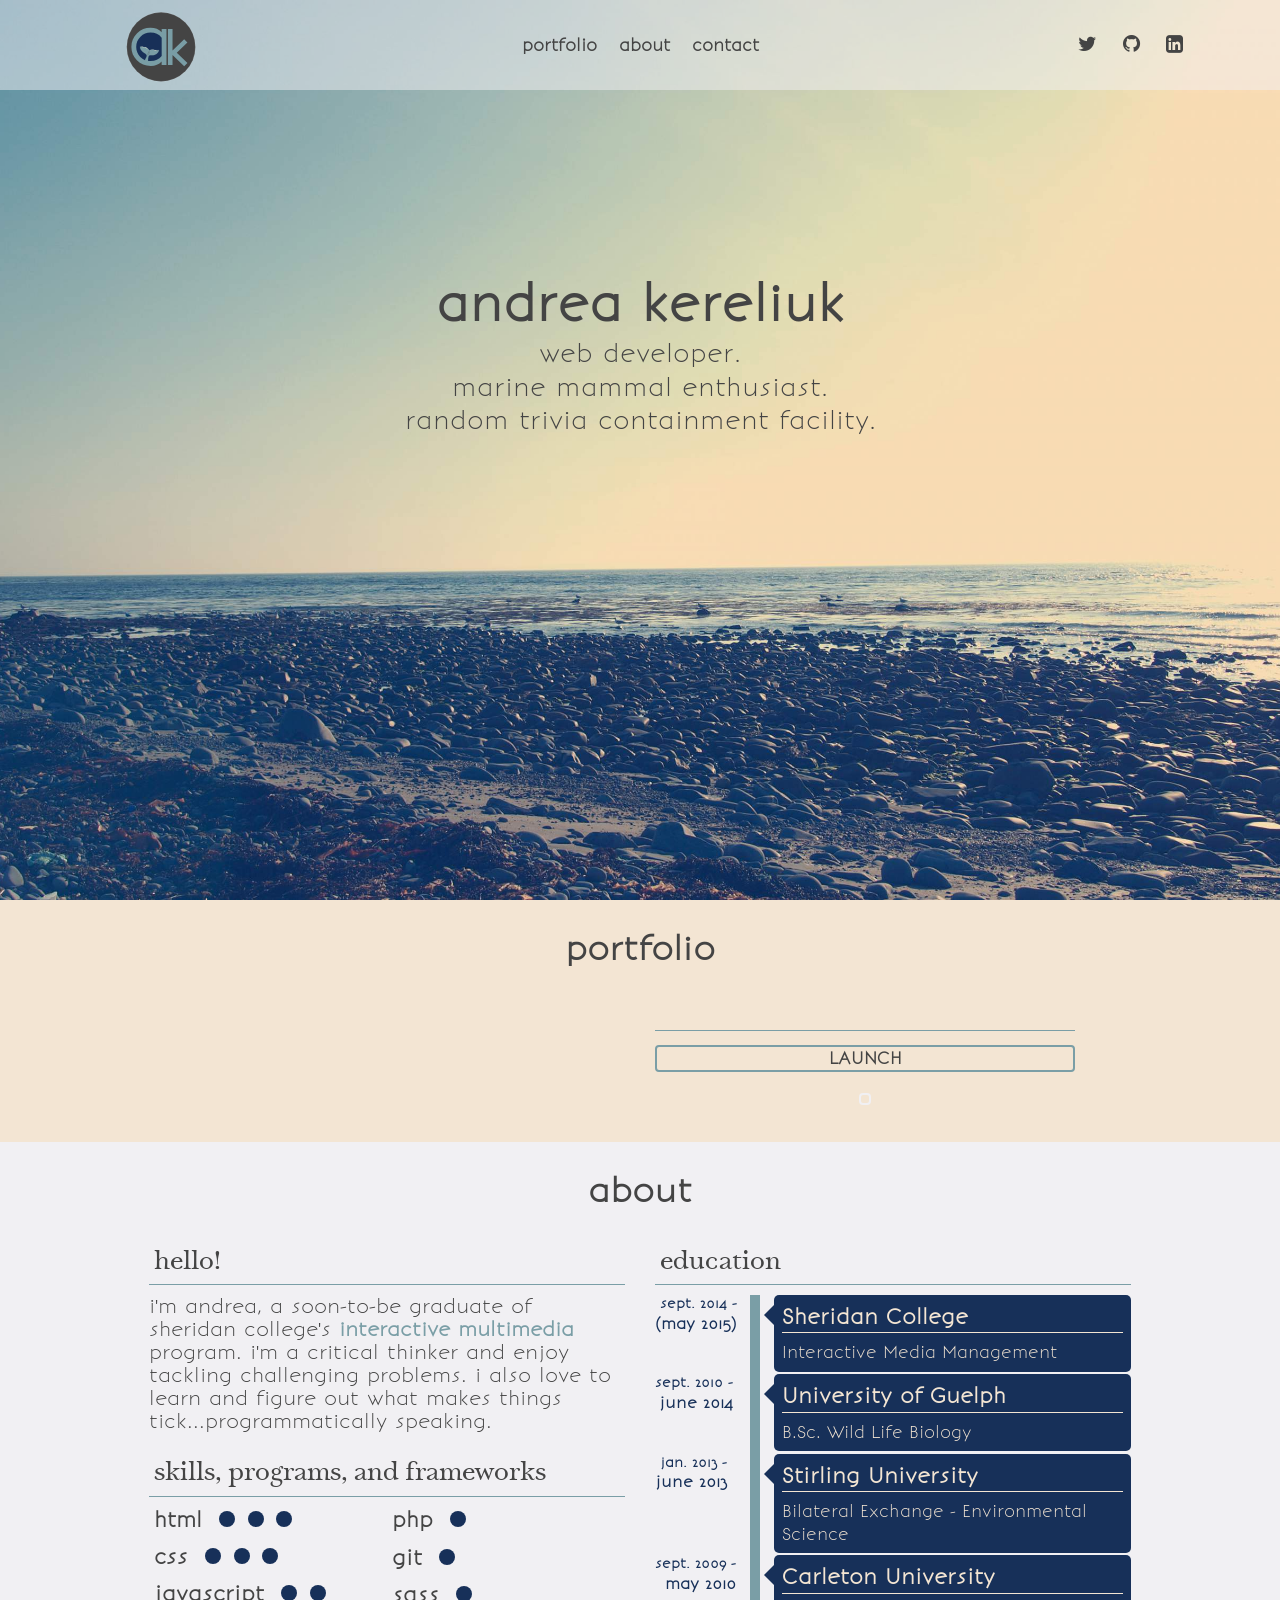
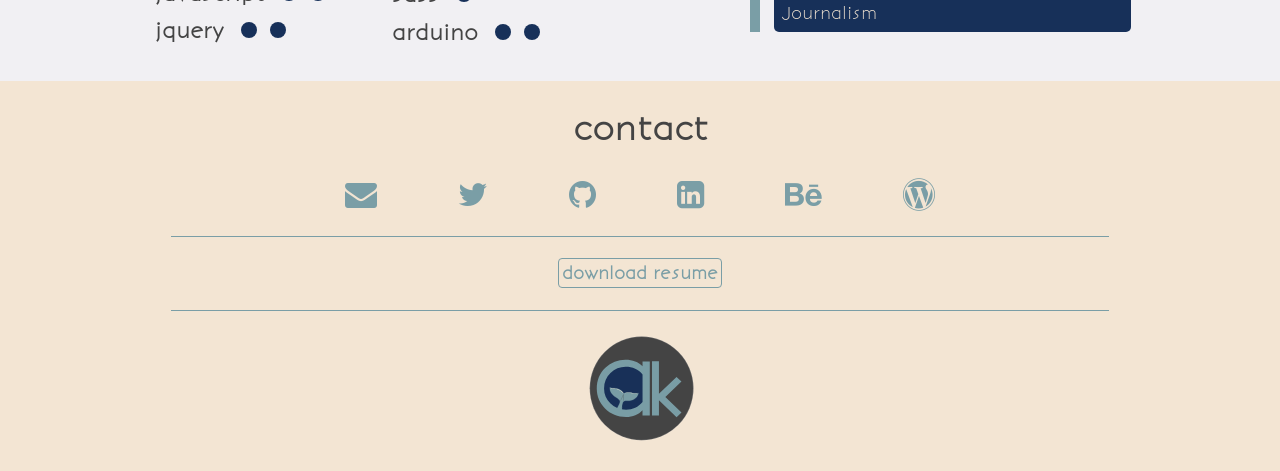
==== index.html @ a8079635 "Update SEO tags" ====
<!doctype html>
<html>
<head>
    <meta charset="utf-8">
    <meta name="viewport" content="width=device-width, initial-scale=1.0" />
    <meta name="robots" content="noindex, nofollow" /> <!-- FOR SHERIDAN IMM SERVER ONLY -->

    <title>Andrea Kereliuk</title>
    <meta description="Website and portfolio of Andrea Kereliuk, a Toronto-based web developer passionate about learning, design, and marine mammals. One of those things is not like the other." />

    <!-- SEO TAGS -->
    <!-- for Google -->
    <meta name="keywords" content="web, developer, tech, design, ux, ui, designer, internet, html, css, javascript" />    
    <meta name="author" content="Andrea Kereliuk" />
    <meta name="copyright" content="Andrea Kereliuk" />
    <link rel="author" href="https://plus.google.com/104754644025445914372/about">

    <!-- for Facebook -->          
    <meta property="og:title" content="Andrea Kereliuk" />
    <meta property="og:type" content="website" />
    <meta property="og:image" content="logo-og.png" />
    <meta property="og:url" content="http://andreakereliuk.com" />
    <meta property="og:description" content="Website and portfolio of Andrea Kereliuk, a Toronto-based web developer passionate about learning, design, and marine mammals. One of those things is not like the other." />

    <!-- for Twitter -->  
    <!-- do not edit this line (must say "summary") -->        
    <meta name="twitter:card" content="summary" /> 
    <meta name="twitter:title" content="Andrea Kereliuk" />
    <meta name="twitter:description" content="Toronto-based web developer." />
    <meta name="twitter:image" content="logo.2.og.png" />

    
    <!-- NORMALIZE.CSS -->
    <link rel="stylesheet" type="text/css" href="css/normalize.css" />
    <!-- BOOTSTRAP GRID CSS -->
    <link rel="stylesheet" href="css/bootstrap-grid-only.css" />
    <!-- RESPONSIVE NAV CSS -->
    <link rel="stylesheet" href="css/responsive-nav.css" />
    <!-- FONTAWESOME CSS -->
    <link rel="stylesheet" href="css/font-awesome-4.3.0/css/font-awesome.min.css" />
    <!-- CUSTOM -->
    <link rel="stylesheet" type="text/css" href="css/custom/style.css" />

    <!-- VIEWPORT UNITS POLYFILL for Android < 4.4 and IE < 8 -->
    <script src="js/prefixfree.min.js"></script>
    <script src="js/prefixfree.viewport-units.js"></script>
    <!-- MODERNIZER BACKGROUND-SIZE SHIV for IE<9 and iOS<8 -->
    <script src="js/modernizr.bg-size-shiv.js"></script>

    <!-- jQUERY -->
    <script src="js/jquery-1.11.2.min.js"></script>
    <!-- RESPONSIVE NAV JS -->
    <script src="js/responsive-nav.min.js"></script>

    <!-- GOOGLE ANALYTICS -->
    <script>
        // GOOGLE ANALYTICS
      (function(i,s,o,g,r,a,m){i['GoogleAnalyticsObject']=r;i[r]=i[r]||function(){
      (i[r].q=i[r].q||[]).push(arguments)},i[r].l=1*new Date();a=s.createElement(o),
      m=s.getElementsByTagName(o)[0];a.async=1;a.src=g;m.parentNode.insertBefore(a,m)
      })(window,document,'script','//www.google-analytics.com/analytics.js','ga');

      ga('create', 'UA-58893402-1', 'auto');
      ga('set', 'forceSSL', true); 
      ga('require', 'displayfeatures');
      ga('send', 'pageview');
    </script>

</head>

<body>

    <div class="container-fluid">

        <!-- TOP BAR -->
        <div id="top" class="row top-bar">
            <div class="col-sm-3 col-xs-2 icon-section">
                <img id="logo" class="top-logo" src="imgs/logo.svg" />
            </div>
            <div class="col-sm-6 col-xs-10 nav-bar">
                <nav class="nav-collapse">
                    <ul>
                        <li><a href="#portfolio">portfolio</a></li>
                        <li><a href="#about">about</a></li>
                        <li><a href="#contact">contact</a></li>
                    </ul>
                </nav>
            </div>
            <!-- SOCIAL BUTTONS FOR LARGER SCREENS -->
            <div class="col-sm-3 main-contact-buttons">
                <a href="https://twitter.com/andkerel" target="_blank"><i class="fa fa-twitter social-icon-nav"></i></a>
                <a href="https://github.com/andkerel" target="_blank"><i class="fa fa-github social-icon-nav"></i></a>
                <a href="https://www.linkedin.com/pub/andrea-kereliuk/a3/1ba/841" target="_blank"><i class="fa fa-linkedin-square social-icon-nav"></i></a>
            </div>
        </div>

        <!-- MAIN IMAGE -->
        <div class="row">
            <div class="col-xs-12 main-bg">
                <h1 class="main-name">andrea kereliuk</h1>
                <p class="main-tagline">web developer.</p>
                <p class="main-tagline">marine mammal enthusiast.</p>
                <p class="main-tagline">random trivia containment facility.</p>
            <!-- SOCIAL BUTTONS FOR SMALLER SCREENS -->
                <div class="mobile-contact-buttons">
                    <a href="https://twitter.com/andkerel" target="_blank"><i class="fa fa-twitter social-icon-below"></i></a>
                    <a href="https://github.com/andkerel" target="_blank"><i class="fa fa-github social-icon-below"></i></a>
                    <a href="https://www.linkedin.com/pub/andrea-kereliuk/a3/1ba/841" target="_blank"><i class="fa fa-linkedin-square social-icon-below"></i></a>
                </div>
            </div>
        </div>
        <!-- BELOW IMAGE -->
        <div id="bottom-wrapper">
            <!-- PORTFOLIO -->
            <div class="row portfolio-span">
                <div id="portfolio" class="col-xs-12 portfolio-display">
                    <h2>portfolio</h2>
                </div>

                <div class="row">
                    <div class="container-fluid portfolio-single-wrapper">
                        <div class="row">
                            <div class="col-xs-12 col-sm-6 portfolio-picture">
                                <img src=""/>
                            </div>
                            <div class="col-xs-12 col-sm-6 portfolio-info">
                                <h3 class="portfolio-title"></h3>
                                <p class="portfolio-description">
                                    
                                </p>
                                <a href="#"><p class="launch">LAUNCH</p></a>
                                <ul class="portfolio-tools">
                                    <li></li>
                                </ul>
                            </div>
                        </div>
                    </div>
                </div>

            </div>

            <!-- ABOUT -->
            <div class="row">
                <div id="about" class="col-xs-12 about-display">
                    <h2>about</h2>
                    <div class="col-lg-1"></div>
                    <div class="col-lg-10 about-wrapper">
                        <div class="about-description col-xs-12 col-sm-6">
                            <!-- intro -->
                            <h3>hello!</h3>
                            <p class="description-text">
                                i'm andrea, a soon-to-be graduate of sheridan college's
                                <a href="https://www.sheridancollege.ca/academics/programs-and-courses/interactive-media-management.aspx">interactive multimedia</a>
                                 program. i'm a critical thinker and enjoy tackling challenging problems.
                                 i also love to learn and figure out what makes things tick...programmatically speaking.
                            </p>
                            <!-- skills -->
                            <h3>skills, programs, and frameworks</h3>
                            <div class="col-xs-12 col-sm-6 skills-section">
                                <p class="skill-single">html</p><div class="sk-dot"></div><div class="sk-dot"></div><div class="sk-dot"></div><br>
                                <p class="skill-single">css</p><div class="sk-dot"></div><div class="sk-dot"></div><div class="sk-dot"></div><br>
                                <p class="skill-single">javascript</p><div class="sk-dot"></div><div class="sk-dot"></div><br>
                                <p class="skill-single">jquery</p><div class="sk-dot"></div><div class="sk-dot"></div>
                            </div>
                            <div class="col-xs-12 col-sm-6 skills-section-two">
                                <p class="skill-single">php</p><div class="sk-dot"></div><br>
                                <p class="skill-single">git</p><div class="sk-dot"></div><br>
                                <p class="skill-single">sass</p><div class="sk-dot"></div><br>
                                <p class="skill-single">arduino</p><div class="sk-dot"></div><div class="sk-dot"></div>
                            </div>
                        </div>
                        <div class="about-timeline col-xs-12 col-sm-6">
                            <!-- education -->
                            <h3>education</h3>
                            <ul class="cbp_tmtimeline">
                                <li>
                                    <time class="cbp_tmtime"><span>sept. 2014 -</span> <span>(may 2015)</span></time>
                                    <div class="cbp_tmlabel">
                                        <h2>Sheridan College</h2>
                                        <p>Interactive Media Management</p>
                                    </div>
                                </li>
                                <li>
                                    <time class="cbp_tmtime"><span>sept. 2010 -</span> <span>june 2014</span></time>
                                    <div class="cbp_tmlabel">
                                        <h2>University of Guelph</h2>
                                        <p>B.Sc. Wild Life Biology</p>
                                    </div>
                                </li>
                                <li>
                                    <time class="cbp_tmtime"><span>jan. 2013 -</span> <span>june 2013</span></time>
                                    <div class="cbp_tmlabel">
                                        <h2>Stirling University</h2>
                                        <p>Bilateral Exchange - Environmental Science</p>
                                    </div>
                                </li>
                                <li>
                                    <time class="cbp_tmtime"><span>sept. 2009 -</span> <span>may 2010</span></time>
                                    <div class="cbp_tmlabel">
                                        <h2>Carleton University</h2>
                                        <p>Journalism</p>
                                    </div>
                                </li>
                            </ul>
                        </div>
                    </div>
                    <div class="col-lg-1"></div>
                </div>
            </div>

            <!-- CONTACT -->
            <div class="row">
                <div id="contact" class="col-xs-12 contact-display">
                    <h2>contact</h2>
                    <a href="mailto:akereliuk@live.ca" target="_blank" src="svg/email.svg"><i class="fa fa-envelope fa-2x contact-icon"></i></a>
                    <a href="https://twitter.com/andkerel" target="_blank"><i class="fa fa-twitter fa-2x contact-icon"></i></a>
                    <a href="https://github.com/andkerel" target="_blank"><i class="fa fa-github fa-2x contact-icon"></i></a>
                    <a href="https://www.linkedin.com/pub/andrea-kereliuk/a3/1ba/841" target="_blank"><i class="fa fa-linkedin-square fa-2x contact-icon"></i></a>
                    <a href="http://www.behance.net/akereliuk" target="_blank"><i class="fa fa-behance fa-2x contact-icon"></i></a>
                    <a href="http://www.andreakereliuk.com/blog" target="_blank"><i class="fa fa-wordpress fa-2x contact-icon"></i></a>
                    <h3></h3>
                    <a id="dl-resume-button" href="http://andreakereliuk.com/web-resume.pdf" target="_blank">download resume</a>
                    <h3></h3>
                    <img id="logo" class="bottom-logo" src="imgs/logo.svg" />
                </div>
            </div>
        </div>
    </div>

    <!-- SCRIPTS -->
    <script src="js/script.js"></script>

    <!-- timeline styling courtesy of http://tympanus.net/codrops/2013/05/02/vertical-timeline/
</body>
</html>
---- css/responsive-nav.css ----
/*! responsive-nav.js 1.0.38 by @viljamis */

.nav-collapse ul {
  margin: 0;
  padding: 0;
  width: 100%;
  display: block;
  list-style: none;
}

.nav-collapse li {
  width: 100%;
  display: block;
}

.js .nav-collapse {
  clip: rect(0 0 0 0);
  max-height: 0;
  position: absolute;
  display: block;
  overflow: hidden;
  zoom: 1;
}

.nav-collapse.opened {
  max-height: 9999px;
}

.nav-toggle {
  -webkit-tap-highlight-color: rgba(0,0,0,0);
  -webkit-touch-callout: none;
  -webkit-user-select: none;
  -moz-user-select: none;
  -ms-user-select: none;
  -o-user-select: none;
  user-select: none;
}

@media screen and (min-width: 40em) {
  .js .nav-collapse {
    position: relative;
  }
  .js .nav-collapse.closed {
    max-height: none;
  }
  .nav-toggle {
    display: none;
  }
}
---- css/custom/style.css ----
/* FONTS */
@font-face {
  font-family: 'bonvenocflight';
  src: url("fonts/BonvenoCF-Light-webfont.eot");
  src: url("fonts/BonvenoCF-Light-webfont.eot?#iefix") format("embedded-opentype"), url("fonts/BonvenoCF-Light-webfont.woff") format("woff"), url("fonts/BonvenoCF-Light-webfont.ttf") format("truetype"), url("fonts/BonvenoCF-Light-webfont.svg#bonvenocflight") format("svg");
  font-weight: normal;
  font-style: normal; }
@font-face {
  font-family: 'trystregular';
  src: url("fonts/Tryst-Regular-webfont.eot");
  src: url("fonts/Tryst-Regular-webfont.eot?#iefix") format("embedded-opentype"), url("fonts/Tryst-Regular-webfont.woff2") format("woff2"), url("fonts/Tryst-Regular-webfont.woff") format("woff"), url("fonts/Tryst-Regular-webfont.ttf") format("truetype"), url("fonts/Tryst-Regular-webfont.svg#trystregular") format("svg");
  font-weight: normal;
  font-style: normal; }
/* end fonts */
/*MAIN CSS*/
body {
  color: #444444;
  line-height: 1.4;
  background-color: #f3e5d3;
  font-family: bonvenocflight, Verdana, sans-serif; }

a {
  font-weight: bold;
  color: #7a9ea6;
  text-decoration: none; }

a:hover {
  color: #444444;
  -webkit-transition: color 0.3s;
  -moz-transition: color 0.3s;
  -o-transition: color 0.3s;
  transition: color 0.3s; }

h2 {
  font-size: 1.5em; }

h3 {
  margin-bottom: 0.25em;
  font-family: trystregular, Times, serif;
  font-weight: 100;
  font-size: 1.25em;
  border-bottom: 1px solid #7a9ea6;
  padding: 0.5% 0.5% 0.5% 1%;
  margin: 0 auto 1% auto; }

/*TOP BAR & NAV*/
.top-bar {
  font-family: bonvenocflight, Verdana, sans-serif;
  font-size: 0.75em;
  background: url("../../imgs/seashell-opacity.png") no-repeat center center fixed;
  -webkit-background-size: cover;
  -moz-background-size: cover;
  -o-background-size: cover;
  background-size: cover;
  vertical-align: middle;
  position: absolute;
  text-align: center;
  width: 100vw;
  z-index: 10000;
  overflow: hidden;
  -webkit-transition: height 0.3s;
  -moz-transition: height 0.3s;
  -o-transition: height 0.3s;
  transition: height 0.3s; }

.icon-section {
  font-weight: bold;
  padding: 1%; }

.top-logo {
  width: 100%;
  margin: 1%; }

.nav-bar {
  font-weight: bold; }

.nav-collapse {
  text-align: right; }
  .nav-collapse ul li {
    font-size: 1.5em;
    display: inline-block;
    padding: 0.75em 0.75em 0.75em 0.75em; }
    .nav-collapse ul li a {
      text-decoration: none;
      color: #444444;
      -webkit-transition: color 100ms;
      -moz-transition: color 100ms;
      -o-transition: color 100ms;
      transition: color 100ms; }
    .nav-collapse ul li a:hover {
      border-bottom: 2px #173059 solid;
      color: #7a9ea6;
      -webkit-transition: color 100ms;
      -moz-transition: color 100ms;
      -o-transition: color 100ms;
      transition: color 100ms;
      -webkit-transition: border-bottom 100ms;
      -moz-transition: border-bottom 100ms;
      -o-transition: border-bottom 100ms;
      transition: border-bottom 100ms; }

.nav-toggle {
  text-align: right;
  float: right;
  padding: 15%;
  margin: 1%;
  text-decoration: none;
  color: #444444;
  background-image: url("../../imgs/menu.svg");
  -webkit-background-size: 100%;
  -moz-background-size: 100%;
  -o-background-size: 100%;
  background-size: 100%;
  background-position: center;
  -webkit-background-repeat: no-repeat;
  -moz-background-repeat: no-repeat;
  -o-background-repeat: no-repeat;
  background-repeat: no-repeat;
  -webkit-transition: transform 400ms;
  -moz-transition: transform 400ms;
  -o-transition: transform 400ms;
  transition: transform 400ms;
  -webkit-transition: display 300ms;
  -moz-transition: display 300ms;
  -o-transition: display 300ms;
  transition: display 300ms; }

.nav-toggle:hover {
  -ms-transform: rotate(90deg);
  -webkit-transform: rotate(90deg);
  -moz-transform: rotate(90deg);
  transform: rotate(90deg);
  -webkit-transition: transform 400ms;
  -moz-transition: transform 400ms;
  -o-transition: transform 400ms;
  transition: transform 400ms; }

.active {
  -ms-transform: rotate(90deg);
  -webkit-transform: rotate(90deg);
  -moz-transform: rotate(90deg);
  transform: rotate(90deg);
  -webkit-transition: transform 400ms;
  -moz-transition: transform 400ms;
  -o-transition: transform 400ms;
  transition: transform 400ms; }

.main-contact-buttons {
  display: none;
  -webkit-transition: display 300ms;
  -moz-transition: display 300ms;
  -o-transition: display 300ms;
  transition: display 300ms; }

.mobile-contact-buttons {
  display: inline-block;
  -webkit-transition: display 300ms;
  -moz-transition: display 300ms;
  -o-transition: display 300ms;
  transition: display 300ms; }

/* SPLASH IMG */
.main-bg {
  background: url("../../imgs/no-flight-edit-filter-sm.jpg") no-repeat;
  -webkit-background-size: cover;
  -moz-background-size: cover;
  -o-background-size: cover;
  background-size: cover;
  width: 100%;
  padding-top: 10vh;
  height: 100vh;
  z-index: 1;
  text-align: center;
  -webkit-transition: height 0.3s;
  -moz-transition: height 0.3s;
  -o-transition: height 0.3s;
  transition: height 0.3s;
  -webkit-transition: top 0.3s;
  -moz-transition: top 0.3s;
  -o-transition: top 0.3s;
  transition: top 0.3s; }

.main-name, .main-tagline {
  font-family: bonvenocflight, Verdana, sans-serif;
  margin: 0 auto;
  margin-top: 20vh;
  text-align: center;
  -webkit-transition: margin 0.3s;
  -moz-transition: margin 0.3s;
  -o-transition: margin 0.3s;
  transition: margin 0.3s; }

.main-name {
  font-size: 2.25em;
  color: #444444; }

.main-tagline {
  font-size: 1.25em;
  margin-top: 0;
  color: #444444; }

/*SOCIAL MEDIA ICONS - SMALL SCREEN SIZES*/
.mobile-contact-buttons {
  margin-top: 1em; }

.social-icon-below {
  margin: 0 1em 0 1em;
  font-size: 2em;
  color: #444444; }

.social-icon-below:hover {
  color: #7a9ea6;
  -webkit-transition: color 0.3s;
  -moz-transition: color 0.3s;
  -o-transition: color 0.3s;
  transition: color 0.3s; }

/*BOTTOM WRAPPER*/
#bottom-wrapper {
  top: -10vh; }

/*PORTFOLIO*/
.portfolio-display {
  text-align: center; }

.portfolio-span {
  width: 90%;
  text-align: center;
  margin: 0 auto; }

.portfolio-single-wrapper {
  width: 100%;
  text-align: center;
  display: block;
  margin-bottom: 1em; }

.portfolio-picture {
  text-align: center; }
  .portfolio-picture img {
    width: 100%;
    -webkit-transition: width 0.5s;
    -moz-transition: width 0.5s;
    -o-transition: width 0.5s;
    transition: width 0.5s; }

.portfolio-title {
  margin-top: 0; }

.portfolio-description {
  font-size: 0.9em; }

.launch {
  border: 2px solid #7a9ea6;
  background-color: #7a9ea6;
  border-radius: 4px;
  margin: 0 auto 1em auto;
  color: #444444;
  -webkit-transition: background-color 0.3s;
  -moz-transition: background-color 0.3s;
  -o-transition: background-color 0.3s;
  transition: background-color 0.3s; }

.launch:hover {
  background-color: #f3e5d3;
  -webkit-transition: background-color 0.3s;
  -moz-transition: background-color 0.3s;
  -o-transition: background-color 0.3s;
  transition: background-color 0.3s; }

.portfolio-tools {
  display: inline-block;
  padding: 0;
  margin-top: 0; }
  .portfolio-tools li {
    display: inline-block;
    font-size: 0.5em;
    border: 2px solid #F1F0F3;
    border-radius: 4px;
    padding: 0.5em; }

/*ABOUT*/
.about-display {
  text-align: center;
  font-family: bonvenocflight, Verdana, sans-serif;
  margin: 0 auto;
  background-color: #F1F0F3;
  padding-bottom: 0.83em; }

.description-text {
  font-size: 0.9em;
  line-height: 1.2;
  margin-top: 2%;
  -webkit-transition: all 0.3s;
  -moz-transition: all 0.3s;
  -o-transition: all 0.3s;
  transition: all 0.3s; }

.skills-section, .skills-section-two {
  padding: 0;
  -webkit-transition: all 0.3s;
  -moz-transition: all 0.3s;
  -o-transition: all 0.3s;
  transition: all 0.3s; }

.skills-section-two {
  padding-bottom: 1em; }

.skill-single {
  text-align: left;
  font-size: 0.9em;
  display: inline-block;
  margin: 0;
  padding-left: 0;
  -webkit-transition: all 0.3s;
  -moz-transition: all 0.3s;
  -o-transition: all 0.3s;
  transition: all 0.3s; }

.sk-dot {
  display: inline-block;
  width: 0.5em;
  height: 0.5em;
  border-radius: 8px;
  background-color: #173059;
  margin-left: 0.8em;
  -webkit-transition: width 0.3s;
  -moz-transition: width 0.3s;
  -o-transition: width 0.3s;
  transition: width 0.3s;
  -webkit-transition: width 0.3s;
  -moz-transition: width 0.3s;
  -o-transition: width 0.3s;
  transition: width 0.3s; }

.about-timeline h3 {
  margin-bottom: 2%; }

/*TIMELINE - http://tympanus.net/codrops/2013/05/02/vertical-timeline/*/
.cbp_tmtimeline {
  padding: 0;
  list-style: none;
  position: relative;
  width: 100%;
  margin: 2% 5% 0 5%;
  -webkit-transition: all 0.3s;
  -moz-transition: all 0.3s;
  -o-transition: all 0.3s;
  transition: all 0.3s; }

/* The line */
.cbp_tmtimeline:before {
  content: '';
  position: absolute;
  top: 0;
  bottom: 0;
  width: 10px;
  background: #7a9ea6;
  left: 20%; }

.cbp_tmtimeline > li {
  position: relative; }

/* The date/time */
.cbp_tmtimeline > li .cbp_tmtime {
  display: block;
  position: absolute; }

.cbp_tmtimeline > li .cbp_tmtime span {
  display: block;
  text-align: right;
  font-weight: bold;
  -webkit-transition: all 0.3s;
  -moz-transition: all 0.3s;
  -o-transition: all 0.3s;
  transition: all 0.3s; }

.cbp_tmtimeline > li .cbp_tmtime span:first-child {
  font-size: 0.5em;
  color: #173059; }

.cbp_tmtimeline > li .cbp_tmtime span:last-child {
  font-size: 0.75em;
  color: #173059; }

/* Right content */
.cbp_tmtimeline > li .cbp_tmlabel {
  margin: 0 10% 0.5% 25%;
  background: #173059;
  color: #f3e5d3;
  padding: 0.5em;
  font-size: 0.75em;
  font-weight: 300;
  line-height: 0.75;
  position: relative;
  -webkit-border-radius: 5px;
  -moz-border-radius: 5px;
  -ms-border-radius: 5px;
  border-radius: 5px;
  text-align: left;
  -webkit-transition: all 0.3s;
  -moz-transition: all 0.3s;
  -o-transition: all 0.3s;
  transition: all 0.3s; }
  .cbp_tmtimeline > li .cbp_tmlabel p {
    margin: 0;
    margin-top: 0.5em;
    padding: 0; }

.cbp_tmtimeline > li .cbp_tmlabel h2 {
  margin: 0;
  padding-bottom: 0.5%;
  border-bottom: 1px solid #f3e5d3;
  font-size: 1.25em;
  -webkit-transition: all 0.3s;
  -moz-transition: all 0.3s;
  -o-transition: all 0.3s;
  transition: all 0.3s; }

/* The triangle */
.cbp_tmtimeline > li .cbp_tmlabel:after {
  right: 100%;
  border: solid transparent;
  content: " ";
  height: 0;
  width: 0;
  position: absolute;
  pointer-events: none;
  border-right-color: #173059;
  border-width: 10px;
  top: 10px; }

/*end timeline*/
/*CONTACT*/
.contact-display {
  background-color: #f3e5d3;
  text-align: center; }

.contact-icon {
  padding: 0 2% 0 2%; }

.contact-display h3 {
  text-align: center;
  margin: 1% auto 2% auto;
  width: 75%;
  -webkit-transition: all 0.3s;
  -moz-transition: all 0.3s;
  -o-transition: all 0.3s;
  transition: all 0.3s; }

.bottom-logo {
  width: 15%;
  margin-bottom: 2%;
  -webkit-transition: all 0.3s;
  -moz-transition: all 0.3s;
  -o-transition: all 0.3s;
  transition: all 0.3s; }

#dl-resume-button {
  border: 1px solid #7a9ea6;
  -webkit-border-radius: 4px;
  -moz-border-radius: 4px;
  -ms-border-radius: 4px;
  border-radius: 4px;
  margin: 1% 0 0 0;
  padding: 0.2em; }

#dl-resume-button:hover {
  background-color: #F1F0F3;
  -webkit-transition: background-color 0.3s;
  -moz-transition: background-color 0.3s;
  -o-transition: background-color 0.3s;
  transition: background-color 0.3s;
  color: #7a9ea6; }

/* WHEN background-size: cover NOT SUPPORTED i.e. some smaller older devices */
@media screen and (max-width: 320px) and (orientation: portrait) {
  body {
    background-color: #f3e5d3;
    font-weight: bold; }

  .top-bar {
    position: static;
    background: none;
    background-color: #f3e5d3; }

  .top-logo {
    width: 50px;
    vertical-align: middle; }

  .main-bg {
    background: url("../../imgs/no-flight-edit-filter-xs.jpg") no-repeat;
    -webkit-background-size: auto 350px;
    -moz-background-size: auto 350px;
    -o-background-size: auto 350px;
    background-size: auto 350px;
    vertical-align: middle;
    top: auto;
    height: 350px;
    color: #444444; }

  .main-name {
    margin-top: -70px;
    font-size: 1.5em;
    padding-top: 0; }

  .main-tagline {
    font-size: 1em;
    color: #444444; }

  .nav-toggle {
    padding: 20px; }

  .nav-toggle:hover {
    -ms-transform: rotate(0deg);
    -webkit-transform: 0rotate 0deg;
    -moz-transform: 0rotate 0deg;
    transform: rotate(0deg); }

  .active {
    -ms-transform: rotate(0deg);
    -webkit-transform: rotate(0deg);
    -moz-transform: 0 rotate(0deg);
    transform: 0 rotate(0deg); }

  .mobile-contact-buttons {
    margin-top: 0; }

  .social-icon-below {
    margin: 0 0.5em 0 0.5em;
    color: #444444; }

  .cbp_tmtimeline > li .cbp_tmlabel {
    margin: 0 0 0.5% 22%;
    font-size: 0.75em;
    line-height: 1.2;
    position: relative; }

  .cbp_tmtimeline {
    margin: 0 0 20px 0; }

  .cbp_tmtimeline > li .cbp_tmtime {
    width: 35%;
    padding-right: 60px; }

  .cbp_tmtimeline > li .cbp_tmlabel {
    left-margin: 15%; }

  .cbp_tmtimeline > li .cbp_tmlabel {
    left-margin: 15%; }

  .contact-display h3 {
    margin-bottom: 15px; }

  .contact-icon {
    padding: 0 0.5% 0 0.5%; }

  .bottom-logo {
    width: 75px;
    margin-bottom: 15px; } }
/*MIDDLEMAN MEDIA QUERIES*/
@media screen and (min-width: 20em) {
  .nav-toggle {
    padding: 8.5%; }

  .main-tagline {
    color: #444444;
    -webkit-transition: color 0.3s;
    -moz-transition: color 0.3s;
    -o-transition: color 0.3s;
    transition: color 0.3s; }

  .bottom-logo {
    width: 20%; } }
@media screen and (min-width: 30em) {
  .nav-toggle {
    padding: 7.5%; }

  .main-tagline {
    color: #444444;
    -webkit-transition: color 0.3s;
    -moz-transition: color 0.3s;
    -o-transition: color 0.3s;
    transition: color 0.3s; } }
/*ABOVE RESPONSIVE MENU BREAK SIZE*/
@media screen and (min-width: 40em) {
  h2 {
    font-size: 2em; }

  .top-bar {
    height: 10vh;
    font-size: 1em;
    position: fixed;
    vertical-align: bottom;
    text-align: center;
    line-height: 10vh; }

  .top-bar-shrink {
    height: 5vh;
    font-size: 0.75em;
    line-height: 5vh;
    -webkit-transition: height 0.3s;
    -moz-transition: height 0.3s;
    -o-transition: height 0.3s;
    transition: height 0.3s;
    -webkit-transition: font 0.3s;
    -moz-transition: font 0.3s;
    -o-transition: font 0.3s;
    transition: font 0.3s; }

  .icon-section {
    padding: 0; }

  .top-logo {
    width: 10vh;
    vertical-align: middle; }

  .top-logo-shrink {
    width: 5vh;
    vertical-align: middle;
    -webkit-transition: width 0.3s;
    -moz-transition: width 0.3s;
    -o-transition: width 0.3s;
    transition: width 0.3s; }

  .nav-collapse {
    background: none;
    text-align: right; }
    .nav-collapse ul li {
      font-size: 1em;
      display: inline;
      padding: 0 0.5em 0.5em 0.5em; }
      .nav-collapse ul li a {
        -webkit-transition: color 200ms;
        -moz-transition: color 200ms;
        -o-transition: color 200ms;
        transition: color 200ms; }
      .nav-collapse ul li a:hover {
        border-bottom: 3px #173059 solid;
        -webkit-transition: color 200ms;
        -moz-transition: color 200ms;
        -o-transition: color 200ms;
        transition: color 200ms; }

  .main-bg {
    background: url("../../imgs/no-flight-edit-filter-sm.jpg") no-repeat center center fixed;
    -webkit-background-size: cover;
    -moz-background-size: cover;
    -o-background-size: cover;
    background-size: cover;
    width: 100%;
    z-index: 1; }

  .main-name {
    font-size: 3em;
    color: #444444;
    margin-top: 20vh;
    -webkit-transition: margin 0.3s;
    -moz-transition: margin 0.3s;
    -o-transition: margin 0.3s;
    transition: margin 0.3s; }

  .main-tagline {
    font-size: 1.5em;
    color: #444444; }

  .social-icon-below {
    color: #444444; }

  .portfolio-picture img {
    width: 60%;
    -webkit-transition: width 0.5s;
    -moz-transition: width 0.5s;
    -o-transition: width 0.5s;
    transition: width 0.5s; }

  .description-text {
    font-size: 1em; }

  .about-timeline h3 {
    text-align: left;
    font-size: 1.75em; }

  .skill-single {
    text-align: left;
    font-size: 1em;
    display: inline-block;
    margin: 0;
    padding-left: 0;
    font-weight: bolder; }

  .cbp_tmtimeline {
    margin: 0 0 0 0;
    padding: 0;
    list-style: none;
    position: relative;
    width: 100%; }

  .cbp_tmtimeline > li .cbp_tmtime span:first-child {
    font-size: 0.75em; }

  .cbp_tmtimeline > li .cbp_tmtime span:last-child {
    font-size: 0.9em; }

  .cbp_tmtimeline > li .cbp_tmlabel {
    margin: 0 5% 0.5% 22%;
    line-height: 1.4;
    font-size: 0.9em; }

  .cbp_tmtimeline:before {
    left: 17%; }

  .contact-icon {
    padding: 0 3% 0 3%; }

  .bottom-logo {
    width: 136px;
    margin-bottom: 2%; } }
/* Small devices (tablets, 768px and up) */
/* SOCIAL MEDIA ICONS BREAK SIZE - LARGE SCREEN SIZES*/
@media screen and (min-width: 768px) {
  .nav-collapse {
    text-align: center; }

  .main-contact-buttons {
    display: block; }

  /*SOCIAL MEDIA ICONS*/
  .social-icon-nav {
    margin-left: 1em;
    font-size: 1.25em;
    color: #444444; }

  .social-icon-nav:hover {
    color: #7a9ea6;
    -webkit-transition: color 0.3s;
    -moz-transition: color 0.3s;
    -o-transition: color 0.3s;
    transition: color 0.3s; }

  .mobile-contact-buttons {
    display: none; }

  /*PORTFOLIO*/
  .portfolio-picture img {
    width: 50%;
    -webkit-transition: width 0.5s;
    -moz-transition: width 0.5s;
    -o-transition: width 0.5s;
    transition: width 0.5s; }

  .portfolio-title {
    margin-top: 1em;
    font-size: 1.75em; }

  .portfolio-info-padding-top: 1em;
  .portfolio-info-vertical-align: middle;
  .portfolio-info-margin: auto 0;
  .portfolio-description {
    font-size: 1em; }

  .about-description {
    text-align: left; }
    .about-description h3 {
      text-align: left;
      font-size: 1.75em; }

  .skills-section {
    padding: 0 15px 0 0; }

  .skill-single {
    padding: 2%; }

  .cbp_tmtimeline {
    padding: 0;
    list-style: none;
    position: relative; }

  .cbp_tmtimeline > li .cbp_tmlabel {
    margin: 0 0 0.5% 28%; }

  .cbp_tmtimeline:before {
    left: 23%; } }
/* Medium devices (desktops, 992px and up) */
@media screen and (min-width: 992px) {
  .launch {
    background-color: #f3e5d3; }

  .launch:hover {
    background-color: #7a9ea6;
    -webkit-transition: background-color 0.3s;
    -moz-transition: background-color 0.3s;
    -o-transition: background-color 0.3s;
    transition: background-color 0.3s; } }
/* Large devices (large desktops, 1200px and up) */
@media screen and (min-width: 1200px) {
  .portfolio-single-wrapper {
    width: 900px; }

  .about-display {
    text-align: center; }

  .description-text {
    font-size: 1.2em; }

  .skill-single {
    font-size: 1.25em; }

  .sk-dot {
    width: 1em;
    height: 1em; }

  .cbp_tmtimeline {
    width: 100%; }

  .cbp_tmtimeline > li .cbp_tmtime span:first-child {
    font-size: 0.8em; }

  .cbp_tmtimeline > li .cbp_tmtime span:last-child {
    font-size: 0.95em; }

  .cbp_tmtimeline:before {
    left: 20%; }

  .cbp_tmtimeline > li .cbp_tmlabel {
    margin: 0 0% 0.5% 25%;
    font-size: 1em; } }

/*# sourceMappingURL=style.css.map */
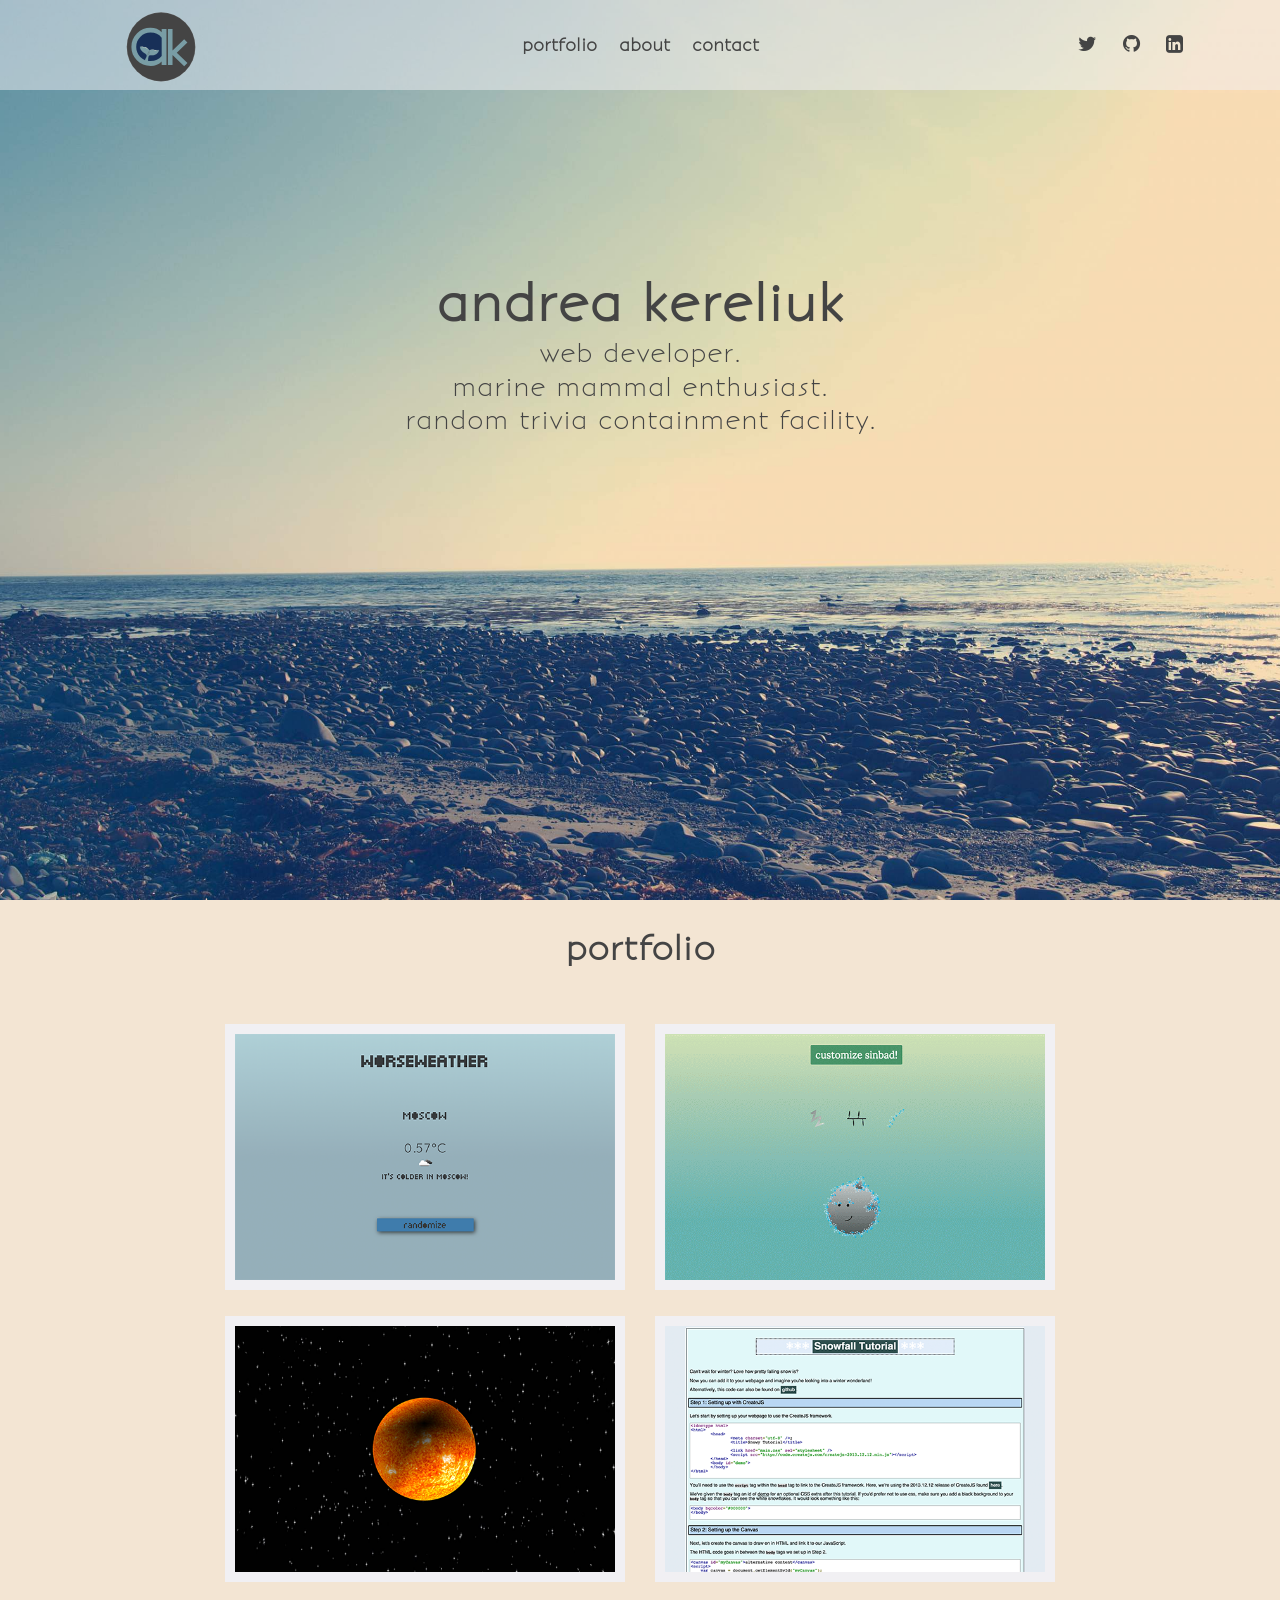
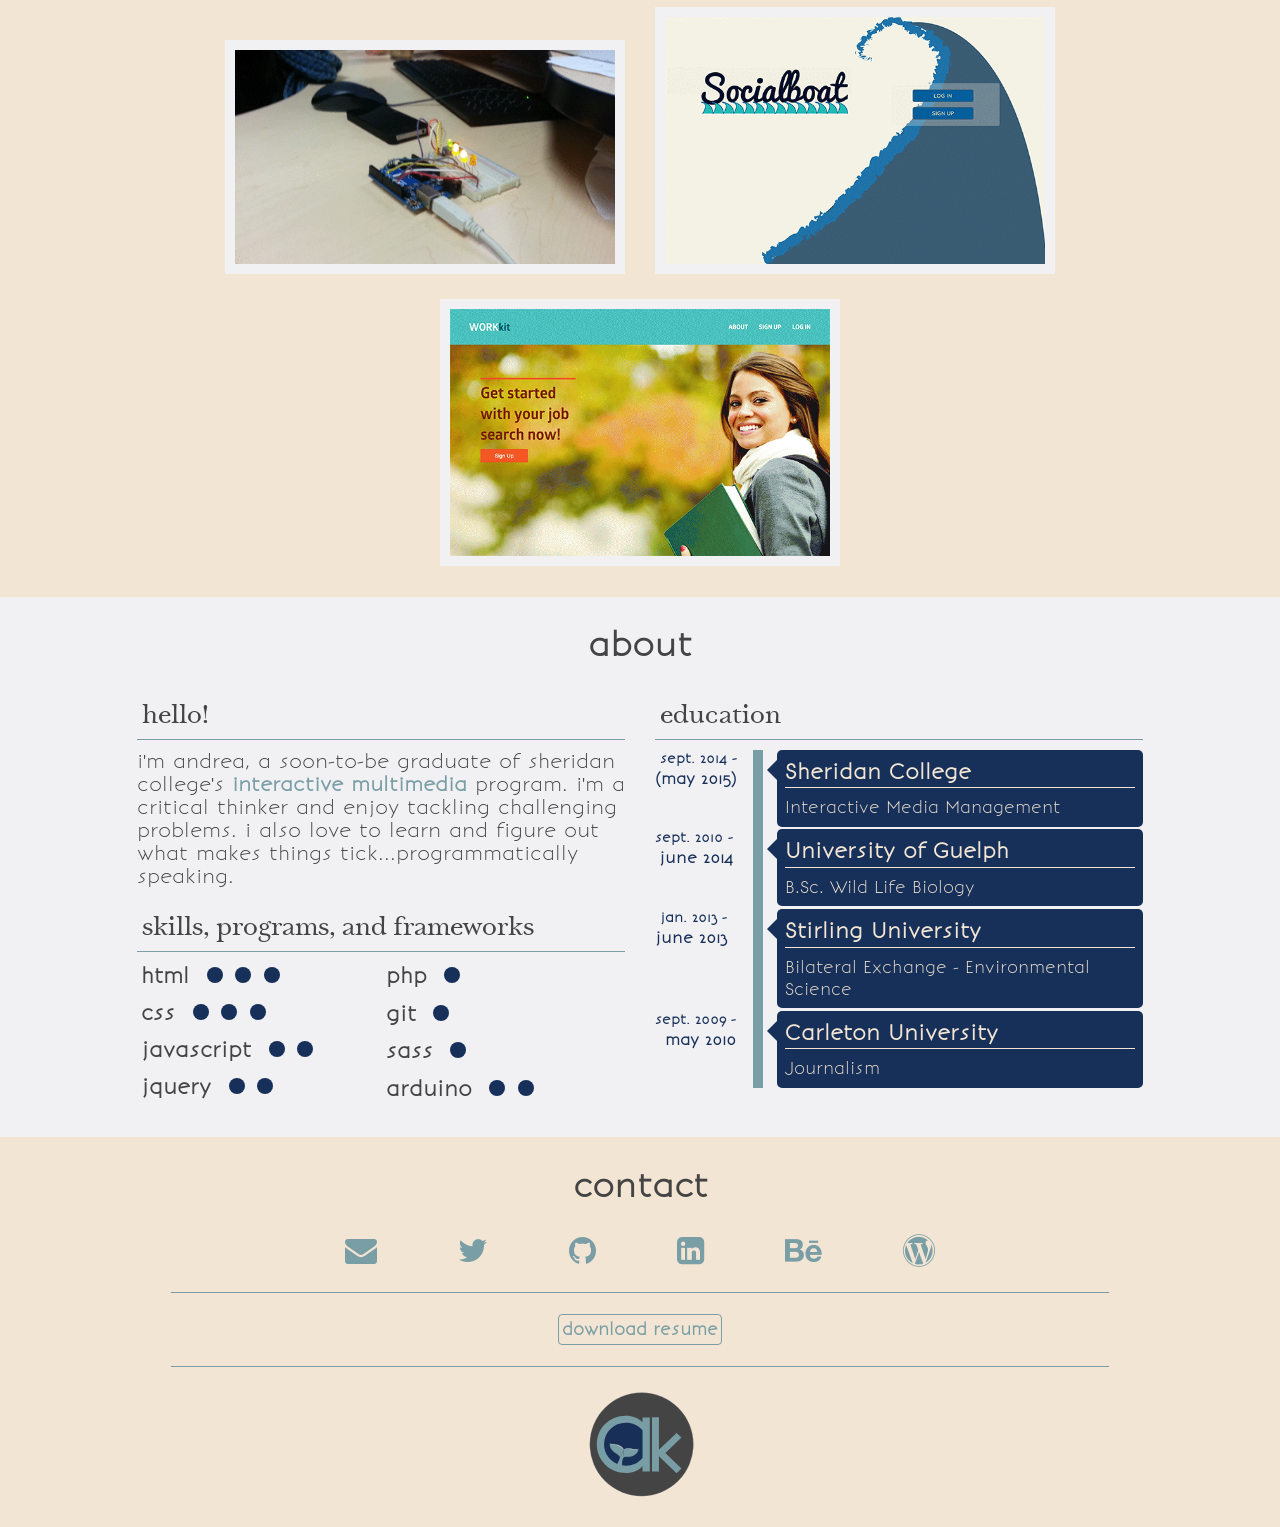
==== commit c7b033ef: "Add portfolio section" ====
--- a/index.html
+++ b/index.html
@@ -9,25 +9,26 @@
     <meta description="Website and portfolio of Andrea Kereliuk, a Toronto-based web developer passionate about learning, design, and marine mammals. One of those things is not like the other." />
 
     <!-- SEO TAGS -->
+    <!-- DISABLED FOR SHERIDAN IMM SERVER ONLY -->
     <!-- for Google -->
-    <meta name="keywords" content="web, developer, tech, design, ux, ui, designer, internet, html, css, javascript" />    
+<!--     <meta name="keywords" content="web, developer, tech, design, ux, ui, designer, internet, html, css, javascript" />    
     <meta name="author" content="Andrea Kereliuk" />
     <meta name="copyright" content="Andrea Kereliuk" />
-    <link rel="author" href="https://plus.google.com/104754644025445914372/about">
+    <link rel="author" href="https://plus.google.com/104754644025445914372/about"> -->
 
     <!-- for Facebook -->          
-    <meta property="og:title" content="Andrea Kereliuk" />
+<!--     <meta property="og:title" content="Andrea Kereliuk" />
     <meta property="og:type" content="website" />
     <meta property="og:image" content="logo-og.png" />
     <meta property="og:url" content="http://andreakereliuk.com" />
-    <meta property="og:description" content="Website and portfolio of Andrea Kereliuk, a Toronto-based web developer passionate about learning, design, and marine mammals. One of those things is not like the other." />
+    <meta property="og:description" content="Website and portfolio of Andrea Kereliuk, a Toronto-based web developer passionate about learning, design, and marine mammals. One of those things is not like the other." /> -->
 
     <!-- for Twitter -->  
     <!-- do not edit this line (must say "summary") -->        
-    <meta name="twitter:card" content="summary" /> 
+<!--     <meta name="twitter:card" content="summary" /> 
     <meta name="twitter:title" content="Andrea Kereliuk" />
     <meta name="twitter:description" content="Toronto-based web developer." />
-    <meta name="twitter:image" content="logo.2.og.png" />
+    <meta name="twitter:image" content="logo.2.og.png" /> -->
 
     
     <!-- NORMALIZE.CSS -->
@@ -51,6 +52,8 @@
     <script src="js/jquery-1.11.2.min.js"></script>
     <!-- RESPONSIVE NAV JS -->
     <script src="js/responsive-nav.min.js"></script>
+    <!-- ANIMATE SCROLL CSS -->
+    <script src="js/animatescroll.min.js"></script>
 
     <!-- GOOGLE ANALYTICS -->
     <script>
@@ -80,9 +83,9 @@
             <div class="col-sm-6 col-xs-10 nav-bar">
                 <nav class="nav-collapse">
                     <ul>
-                        <li><a href="#portfolio">portfolio</a></li>
-                        <li><a href="#about">about</a></li>
-                        <li><a href="#contact">contact</a></li>
+                        <li><a id="portfolio-button" href="#portfolio">portfolio</a></li>
+                        <li><a id="about-button" href="#about">about</a></li>
+                        <li><a id="contact-button" href="#contact">contact</a></li>
                     </ul>
                 </nav>
             </div>
@@ -109,120 +112,253 @@
                 </div>
             </div>
         </div>
-        <!-- BELOW IMAGE -->
-        <div id="bottom-wrapper">
-            <!-- PORTFOLIO -->
-            <div class="row portfolio-span">
-                <div id="portfolio" class="col-xs-12 portfolio-display">
-                    <h2>portfolio</h2>
-                </div>
-
-                <div class="row">
-                    <div class="container-fluid portfolio-single-wrapper">
-                        <div class="row">
-                            <div class="col-xs-12 col-sm-6 portfolio-picture">
-                                <img src=""/>
-                            </div>
-                            <div class="col-xs-12 col-sm-6 portfolio-info">
-                                <h3 class="portfolio-title"></h3>
-                                <p class="portfolio-description">
-                                    
-                                </p>
-                                <a href="#"><p class="launch">LAUNCH</p></a>
-                                <ul class="portfolio-tools">
-                                    <li></li>
-                                </ul>
-                            </div>
-                        </div>
+
+        <!-- PORTFOLIO -->
+        <div class="row portfolio-span">
+            <div id="portfolio" class="col-xs-12 portfolio-display">
+                <h2>portfolio</h2>
+            </div>
+        </div>
+
+        <div class="row portfolio-span">
+            <div class="col-xs-12">
+
+                <figure class="effect-zoe">
+                    <img src="imgs/portfolio/wweather.png" alt="WorseWeather Image"/>
+                    <figcaption class = "hover-caption">
+                        <h3 class="portfolio-title">WorseWeather</h3>
+                        <p class="portfolio-description">
+                            A small application using OpenWeatherMap.org's API to show you a place where the weather is worse than where you are 
+                            (...so stop complaining). Also imagined as a Pebble Smartwatch app.
+                        </p>
+                        <ul class="portfolio-tools">
+                            <li>HTML</li>
+                            <li>CSS</li>
+                            <li>JavaScript</li>
+                            <li>AJAX</li>
+                            <li>API</li>
+                        </ul>
+                        <div class = "launch-buttons">
+                            <a href="http://andreakereliuk.com/worse-weather/" target="_blank"><i class="fa fa-external-link-square social-icon-launch"></i></a>
+                            <a href="https://github.com/andkerel/worse-weather" target="_blank"><i class="fa fa-github social-icon-launch"></i></a>
+                            <a href="https://www.behance.net/gallery/25003375/WorseWeather-for-Pebble" target="_blank"><i class="fa fa-behance social-icon-launch"></i></a>
+                        </div>
+                    </figcaption>
+                </figure>
+                <!-- ... -->
+                <figure class="effect-zoe">
+                    <img src="imgs/portfolio/sinbad.gif" alt="Sinbad Image"/>
+                    <figcaption class = "hover-caption">
+                        <h3 class="portfolio-title">sinbad and the phonegap</h3>
+                        <p class="portfolio-description">
+                            Customize Sinbad, the undersea creature! Complete with a CSS3-animation powered spritesheet. 
+                            It can also run as a mobile app by loading it into PhoneGap Build.
+                        </p>
+                        <ul class="portfolio-tools">
+                            <li>HTML</li>
+                            <li>CSS</li>
+                            <li>Spritesheets</li>
+                            <li>JavaScript</li>
+                            <li>jQuery</li>
+                        </ul>
+                        <div class = "launch-buttons">
+                            <a href="http://andreakereliuk.com/sinbad-and-the-phonegap/" target="_blank"><i class="fa fa-external-link-square social-icon-launch"></i></a>
+                            <a href="http://github.com/andkerel/sinbad-and-the-phonegap" target="_blank"><i class="fa fa-github social-icon-launch"></i></a>
+                        </div>
+                    </figcaption>
+                </figure>
+                <!-- ... -->
+                <figure class="effect-zoe">
+                    <img src="imgs/portfolio/trappedsun.png" alt="Trapped Sun Image"/>
+                    <figcaption class = "hover-caption">
+                        <h3 class="portfolio-title">trapped sun</h3>
+                        <p class="portfolio-description">
+                            A small three.js feature that uses the arrow keys to move the sun around the space box. Try it - you're trapped!
+                        </p>
+                        <ul class="portfolio-tools">
+                            <li>HTML</li>
+                            <li>Canvas</li>
+                            <li>JavaScript</li>
+                            <li>three.js</li>
+                        </ul>
+                        <div class = "launch-buttons">
+                            <a href="http://andreakereliuk.com/trapped-sun/" target="_blank"><i class="fa fa-external-link-square social-icon-launch"></i></a>
+                            <a href="https://github.com/andkerel/threejs-trapped-sun" target="_blank"><i class="fa fa-github social-icon-launch"></i></a>
+                        </div>
+                    </figcaption>
+                </figure>
+                <!-- ... -->
+                <figure class="effect-zoe">
+                    <img src="imgs/portfolio/snowjs.png" alt="CreateJS Snow Tutorial Image"/>
+                    <figcaption class = "hover-caption">
+                        <h3 class="portfolio-title">CreateJS snow tutorial</h3>
+                        <p class="portfolio-description">
+                            A small CreateJS tutorial to have snow gently fall down a webpage using tweens.
+                        </p>
+                        <ul class="portfolio-tools">
+                            <li>HTML</li>
+                            <li>Canvas</li>
+                            <li>CSS</li>
+                            <li>JavaScript</li>
+                            <li>CreateJS</li>
+                        </ul>
+                        <div class = "launch-buttons">
+                            <a href="http://andreakereliuk.com/createjs-snow-tutorial/" target="_blank"><i class="fa fa-external-link-square social-icon-launch"></i></a>
+                        </div>
+                    </figcaption>
+                </figure>
+                <!-- ... -->
+                <figure class="effect-zoe">
+                    <img src="imgs/portfolio/soundblink.gif" alt="Soundblink Image"/>
+                    <figcaption class = "hover-caption">
+                        <h3 class="portfolio-title">soundblink</h3>
+                        <p class="portfolio-description">
+                            An arduino project that helps the user determine if they're being too loud by flashing lights at certain sound levels. 
+                            The more flashing, the more obnoxious the user's noise output is.
+                        </p>
+                        <ul class="portfolio-tools">
+                            <li>Hardware</li>
+                            <li>Arduino</li>
+                        </ul>
+                        <div class = "launch-buttons">
+                            <a href="https://github.com/andkerel/obnoxious-sound-meter" target="_blank"><i class="fa fa-github social-icon-launch"></i></a>
+                        </div>
+                    </figcaption>
+                </figure>
+                <!-- ... -->
+                <figure class="effect-zoe">
+                    <img src="imgs/portfolio/socialboat.gif" alt="Socialboat Image"/>
+                    <figcaption class = "hover-caption">
+                        <h3 class="portfolio-title">socialboat</h3>
+                        <p class="portfolio-description">
+                            A memory aid application - remember characteristics about people you've only met once or twice, 
+                            but might be important for future networking. Keep track of an anecdote or personal note so you're 
+                            never caught without a conversation starter.
+                        </p>
+                        <ul class="portfolio-tools">
+                            <li>UI/UX</li>
+                            <li>HTML</li>
+                            <li>CSS</li>
+                            <li>JavaScript</li>
+                            <li>PHP</li>
+                            <li>SQL</li>
+                        </ul>
+                        <div class = "launch-buttons">
+                            <a href="https://www.behance.net/gallery/22893729/Socialboat-Web-Application-Project" target="_blank"><i class="fa fa-behance social-icon-launch"></i></a>
+                        </div>
+                    </figcaption>
+                </figure>
+                <!-- ... -->
+                <figure class="effect-zoe">
+                    <img src="imgs/portfolio/workkit.gif" alt="WORKkit Image"/>
+                    <figcaption class = "hover-caption">
+                        <h3 class="portfolio-title">WORKkit</h3>
+                        <p class="portfolio-description">
+                            Targeted towards recently graduated students, this application was created to help organize many concurrent job applications. 
+                            It also helps to beat the automated application process by suggesting keywords from the job description to place into a 
+                            cover letter or resume.
+                        </p>
+                        <ul class="portfolio-tools">
+                            <li>HTML</li>
+                            <li>CSS</li>
+                            <li>JavaScript</li>
+                            <li>AJAX</li>
+                            <li>PHP</li>
+                            <li>SQL</li>
+                        </ul>
+                        <div class = "launch-buttons">
+                            <a href="https://github.com/andkerel/keyword-matcher" target="_blank"><i class="fa fa-github social-icon-launch"></i></a>
+                        </div>
+                    </figcaption>
+                </figure>
+                <!-- ... -->
+            </div>
+        </div>
+
+        <!-- ABOUT -->
+        <div class="row">
+            <div id="about" class="col-xs-12 about-display">
+                <h2>about</h2>
+                <div class="col-lg-1"></div>
+                <div class="col-lg-10 about-wrapper">
+                    <div class="about-description col-xs-12 col-sm-6">
+                        <!-- intro -->
+                        <h3>hello!</h3>
+                        <p class="description-text">
+                            i'm andrea, a soon-to-be graduate of sheridan college's
+                            <a href="https://www.sheridancollege.ca/academics/programs-and-courses/interactive-media-management.aspx">interactive multimedia</a>
+                             program. i'm a critical thinker and enjoy tackling challenging problems.
+                             i also love to learn and figure out what makes things tick...programmatically speaking.
+                        </p>
+                        <!-- skills -->
+                        <h3>skills, programs, and frameworks</h3>
+                        <div class="col-xs-12 col-sm-6 skills-section">
+                            <p class="skill-single">html</p><div class="sk-dot"></div><div class="sk-dot"></div><div class="sk-dot"></div><br>
+                            <p class="skill-single">css</p><div class="sk-dot"></div><div class="sk-dot"></div><div class="sk-dot"></div><br>
+                            <p class="skill-single">javascript</p><div class="sk-dot"></div><div class="sk-dot"></div><br>
+                            <p class="skill-single">jquery</p><div class="sk-dot"></div><div class="sk-dot"></div>
+                        </div>
+                        <div class="col-xs-12 col-sm-6 skills-section-two">
+                            <p class="skill-single">php</p><div class="sk-dot"></div><br>
+                            <p class="skill-single">git</p><div class="sk-dot"></div><br>
+                            <p class="skill-single">sass</p><div class="sk-dot"></div><br>
+                            <p class="skill-single">arduino</p><div class="sk-dot"></div><div class="sk-dot"></div>
+                        </div>
+                    </div>
+                    <div class="about-timeline col-xs-12 col-sm-6">
+                        <!-- education -->
+                        <h3>education</h3>
+                        <ul class="cbp_tmtimeline">
+                            <li>
+                                <time class="cbp_tmtime"><span>sept. 2014 -</span> <span>(may 2015)</span></time>
+                                <div class="cbp_tmlabel">
+                                    <h2>Sheridan College</h2>
+                                    <p>Interactive Media Management</p>
+                                </div>
+                            </li>
+                            <li>
+                                <time class="cbp_tmtime"><span>sept. 2010 -</span> <span>june 2014</span></time>
+                                <div class="cbp_tmlabel">
+                                    <h2>University of Guelph</h2>
+                                    <p>B.Sc. Wild Life Biology</p>
+                                </div>
+                            </li>
+                            <li>
+                                <time class="cbp_tmtime"><span>jan. 2013 -</span> <span>june 2013</span></time>
+                                <div class="cbp_tmlabel">
+                                    <h2>Stirling University</h2>
+                                    <p>Bilateral Exchange - Environmental Science</p>
+                                </div>
+                            </li>
+                            <li>
+                                <time class="cbp_tmtime"><span>sept. 2009 -</span> <span>may 2010</span></time>
+                                <div class="cbp_tmlabel">
+                                    <h2>Carleton University</h2>
+                                    <p>Journalism</p>
+                                </div>
+                            </li>
+                        </ul>
                     </div>
                 </div>
-
-            </div>
-
-            <!-- ABOUT -->
-            <div class="row">
-                <div id="about" class="col-xs-12 about-display">
-                    <h2>about</h2>
-                    <div class="col-lg-1"></div>
-                    <div class="col-lg-10 about-wrapper">
-                        <div class="about-description col-xs-12 col-sm-6">
-                            <!-- intro -->
-                            <h3>hello!</h3>
-                            <p class="description-text">
-                                i'm andrea, a soon-to-be graduate of sheridan college's
-                                <a href="https://www.sheridancollege.ca/academics/programs-and-courses/interactive-media-management.aspx">interactive multimedia</a>
-                                 program. i'm a critical thinker and enjoy tackling challenging problems.
-                                 i also love to learn and figure out what makes things tick...programmatically speaking.
-                            </p>
-                            <!-- skills -->
-                            <h3>skills, programs, and frameworks</h3>
-                            <div class="col-xs-12 col-sm-6 skills-section">
-                                <p class="skill-single">html</p><div class="sk-dot"></div><div class="sk-dot"></div><div class="sk-dot"></div><br>
-                                <p class="skill-single">css</p><div class="sk-dot"></div><div class="sk-dot"></div><div class="sk-dot"></div><br>
-                                <p class="skill-single">javascript</p><div class="sk-dot"></div><div class="sk-dot"></div><br>
-                                <p class="skill-single">jquery</p><div class="sk-dot"></div><div class="sk-dot"></div>
-                            </div>
-                            <div class="col-xs-12 col-sm-6 skills-section-two">
-                                <p class="skill-single">php</p><div class="sk-dot"></div><br>
-                                <p class="skill-single">git</p><div class="sk-dot"></div><br>
-                                <p class="skill-single">sass</p><div class="sk-dot"></div><br>
-                                <p class="skill-single">arduino</p><div class="sk-dot"></div><div class="sk-dot"></div>
-                            </div>
-                        </div>
-                        <div class="about-timeline col-xs-12 col-sm-6">
-                            <!-- education -->
-                            <h3>education</h3>
-                            <ul class="cbp_tmtimeline">
-                                <li>
-                                    <time class="cbp_tmtime"><span>sept. 2014 -</span> <span>(may 2015)</span></time>
-                                    <div class="cbp_tmlabel">
-                                        <h2>Sheridan College</h2>
-                                        <p>Interactive Media Management</p>
-                                    </div>
-                                </li>
-                                <li>
-                                    <time class="cbp_tmtime"><span>sept. 2010 -</span> <span>june 2014</span></time>
-                                    <div class="cbp_tmlabel">
-                                        <h2>University of Guelph</h2>
-                                        <p>B.Sc. Wild Life Biology</p>
-                                    </div>
-                                </li>
-                                <li>
-                                    <time class="cbp_tmtime"><span>jan. 2013 -</span> <span>june 2013</span></time>
-                                    <div class="cbp_tmlabel">
-                                        <h2>Stirling University</h2>
-                                        <p>Bilateral Exchange - Environmental Science</p>
-                                    </div>
-                                </li>
-                                <li>
-                                    <time class="cbp_tmtime"><span>sept. 2009 -</span> <span>may 2010</span></time>
-                                    <div class="cbp_tmlabel">
-                                        <h2>Carleton University</h2>
-                                        <p>Journalism</p>
-                                    </div>
-                                </li>
-                            </ul>
-                        </div>
-                    </div>
-                    <div class="col-lg-1"></div>
-                </div>
-            </div>
-
-            <!-- CONTACT -->
-            <div class="row">
-                <div id="contact" class="col-xs-12 contact-display">
-                    <h2>contact</h2>
-                    <a href="mailto:akereliuk@live.ca" target="_blank" src="svg/email.svg"><i class="fa fa-envelope fa-2x contact-icon"></i></a>
-                    <a href="https://twitter.com/andkerel" target="_blank"><i class="fa fa-twitter fa-2x contact-icon"></i></a>
-                    <a href="https://github.com/andkerel" target="_blank"><i class="fa fa-github fa-2x contact-icon"></i></a>
-                    <a href="https://www.linkedin.com/pub/andrea-kereliuk/a3/1ba/841" target="_blank"><i class="fa fa-linkedin-square fa-2x contact-icon"></i></a>
-                    <a href="http://www.behance.net/akereliuk" target="_blank"><i class="fa fa-behance fa-2x contact-icon"></i></a>
-                    <a href="http://www.andreakereliuk.com/blog" target="_blank"><i class="fa fa-wordpress fa-2x contact-icon"></i></a>
-                    <h3></h3>
-                    <a id="dl-resume-button" href="http://andreakereliuk.com/web-resume.pdf" target="_blank">download resume</a>
-                    <h3></h3>
-                    <img id="logo" class="bottom-logo" src="imgs/logo.svg" />
-                </div>
+                <div class="col-lg-1"></div>
+            </div>
+        </div>
+
+        <!-- CONTACT -->
+        <div class="row">
+            <div id="contact" class="col-xs-12 contact-display">
+                <h2>contact</h2>
+                <a href="mailto:akereliuk@live.ca" target="_blank" src="svg/email.svg"><i class="fa fa-envelope fa-2x contact-icon"></i></a>
+                <a href="https://twitter.com/andkerel" target="_blank"><i class="fa fa-twitter fa-2x contact-icon"></i></a>
+                <a href="https://github.com/andkerel" target="_blank"><i class="fa fa-github fa-2x contact-icon"></i></a>
+                <a href="https://www.linkedin.com/pub/andrea-kereliuk/a3/1ba/841" target="_blank"><i class="fa fa-linkedin-square fa-2x contact-icon"></i></a>
+                <a href="http://www.behance.net/akereliuk" target="_blank"><i class="fa fa-behance fa-2x contact-icon"></i></a>
+                <a href="http://www.andreakereliuk.com/blog" target="_blank"><i class="fa fa-wordpress fa-2x contact-icon"></i></a>
+                <h3></h3>
+                <a id="dl-resume-button" href="http://andreakereliuk.com/web-resume.pdf" target="_blank">download resume</a>
+                <h3></h3>
+                <img id="logo" class="bottom-logo" src="imgs/logo.svg" />
+            </div>
             </div>
         </div>
     </div>
@@ -230,6 +366,6 @@
     <!-- SCRIPTS -->
     <script src="js/script.js"></script>
 
-    <!-- timeline styling courtesy of http://tympanus.net/codrops/2013/05/02/vertical-timeline/
+    <!-- timeline styling courtesy of http://tympanus.net/codrops/2013/05/02/vertical-timeline/ -->
 </body>
 </html>
--- a/css/custom/style.css
+++ b/css/custom/style.css
@@ -69,7 +69,8 @@
 
 .top-logo {
   width: 100%;
-  margin: 1%; }
+  margin: 1%;
+  cursor: pointer; }
 
 .nav-bar {
   font-weight: bold; }
@@ -215,57 +216,39 @@
   -o-transition: color 0.3s;
   transition: color 0.3s; }
 
-/*BOTTOM WRAPPER*/
-#bottom-wrapper {
-  top: -10vh; }
-
 /*PORTFOLIO*/
-.portfolio-display {
-  text-align: center; }
-
 .portfolio-span {
-  width: 90%;
-  text-align: center;
-  margin: 0 auto; }
-
-.portfolio-single-wrapper {
   width: 100%;
   text-align: center;
-  display: block;
-  margin-bottom: 1em; }
-
-.portfolio-picture {
-  text-align: center; }
-  .portfolio-picture img {
+  margin: 0 auto 1em auto;
+  -webkit-transition: width 0.3s;
+  -moz-transition: width 0.3s;
+  -o-transition: width 0.3s;
+  transition: width 0.3s; }
+
+.item-wrapper {
+  width: 100%; }
+
+.effect-zoe {
+  background-color: #F1F0F3;
+  margin: 0 auto 2em auto;
+  width: 100%; }
+  .effect-zoe img {
     width: 100%;
+    border: 10px solid #F1F0F3;
     -webkit-transition: width 0.5s;
     -moz-transition: width 0.5s;
     -o-transition: width 0.5s;
     transition: width 0.5s; }
 
 .portfolio-title {
-  margin-top: 0; }
+  font-size: 1.75em; }
 
 .portfolio-description {
-  font-size: 0.9em; }
-
-.launch {
-  border: 2px solid #7a9ea6;
-  background-color: #7a9ea6;
-  border-radius: 4px;
-  margin: 0 auto 1em auto;
-  color: #444444;
-  -webkit-transition: background-color 0.3s;
-  -moz-transition: background-color 0.3s;
-  -o-transition: background-color 0.3s;
-  transition: background-color 0.3s; }
-
-.launch:hover {
-  background-color: #f3e5d3;
-  -webkit-transition: background-color 0.3s;
-  -moz-transition: background-color 0.3s;
-  -o-transition: background-color 0.3s;
-  transition: background-color 0.3s; }
+  text-transform: lowercase; }
+
+.hover-caption {
+  padding: 10px; }
 
 .portfolio-tools {
   display: inline-block;
@@ -273,10 +256,15 @@
   margin-top: 0; }
   .portfolio-tools li {
     display: inline-block;
-    font-size: 0.5em;
-    border: 2px solid #F1F0F3;
+    font-size: 0.75em;
+    border: 1px solid #f3cca2;
     border-radius: 4px;
-    padding: 0.5em; }
+    padding: 0.5em;
+    margin-top: 0.5em; }
+
+.social-icon-launch {
+  font-size: 2.5em;
+  margin: 0 0.25em 0 0.25em; }
 
 /*ABOUT*/
 .about-display {
@@ -284,7 +272,9 @@
   font-family: bonvenocflight, Verdana, sans-serif;
   margin: 0 auto;
   background-color: #F1F0F3;
-  padding-bottom: 0.83em; }
+  padding-bottom: 0.83em;
+  padding-left: 0;
+  padding-right: 0; }
 
 .description-text {
   font-size: 0.9em;
@@ -488,6 +478,7 @@
     vertical-align: middle; }
 
   .main-bg {
+    position: static;
     background: url("../../imgs/no-flight-edit-filter-xs.jpg") no-repeat;
     -webkit-background-size: auto 350px;
     -moz-background-size: auto 350px;
@@ -495,11 +486,13 @@
     background-size: auto 350px;
     vertical-align: middle;
     top: auto;
+    padding-top: 0;
     height: 350px;
     color: #444444; }
 
   .main-name {
-    margin-top: -70px;
+    margin-top: 1em;
+    position: satic;
     font-size: 1.5em;
     padding-top: 0; }
 
@@ -666,12 +659,12 @@
   .social-icon-below {
     color: #444444; }
 
-  .portfolio-picture img {
-    width: 60%;
-    -webkit-transition: width 0.5s;
-    -moz-transition: width 0.5s;
-    -o-transition: width 0.5s;
-    transition: width 0.5s; }
+  .portfolio-span {
+    width: 68%;
+    -webkit-transition: width 0.3s;
+    -moz-transition: width 0.3s;
+    -o-transition: width 0.3s;
+    transition: width 0.3s; }
 
   .description-text {
     font-size: 1em; }
@@ -741,22 +734,127 @@
     display: none; }
 
   /*PORTFOLIO*/
-  .portfolio-picture img {
-    width: 50%;
-    -webkit-transition: width 0.5s;
-    -moz-transition: width 0.5s;
-    -o-transition: width 0.5s;
-    transition: width 0.5s; }
-
-  .portfolio-title {
-    margin-top: 1em;
-    font-size: 1.75em; }
-
-  .portfolio-info-padding-top: 1em;
-  .portfolio-info-vertical-align: middle;
-  .portfolio-info-margin: auto 0;
-  .portfolio-description {
-    font-size: 1em; }
+  .portfolio-span {
+    width: 95%; }
+
+  .effect-zoe {
+    display: inline-block;
+    position: relative;
+    overflow: hidden;
+    margin: 10px 1%;
+    min-width: 320px;
+    max-width: 400px;
+    width: 45%;
+    text-align: center; }
+    .effect-zoe img {
+      position: relative;
+      display: block;
+      min-height: 100%;
+      max-width: 100%;
+      opacity: 1;
+      -webkit-transition: opacity 0.3s;
+      -moz-transition: opacity 0.3s;
+      -o-transition: opacity 0.3s;
+      transition: opacity 0.3s; }
+    .effect-zoe figcaption {
+      position: absolute;
+      font-size: 1em;
+      -webkit-backface-visibility: hidden;
+      backface-visibility: hidden;
+      width: 95%;
+      margin: 0 auto;
+      bottom: 0;
+      padding: 2.5%;
+      color: #444444;
+      -webkit-transition: -webkit-transform 0.35s;
+      transition: transform 0.35s;
+      -webkit-transform: translate3d(0, 100%, 0);
+      transform: translate3d(0, 100%, 0); }
+      .effect-zoe figcaption h3 {
+        position: absolute;
+        bottom: 10px;
+        left: 20px;
+        color: #444444;
+        font-weight: bolder;
+        border: none;
+        font-size: 1.2em;
+        display: inline-block;
+        -webkit-transition: -webkit-transform 0.35s;
+        transition: transform 0.35s; }
+    .effect-zoe figcaption, .effect-zoe figcaption > a {
+      position: absolute;
+      top: 0;
+      left: 0;
+      width: 100%;
+      height: 100%; }
+    .effect-zoe .launch-buttons {
+      position: absolute;
+      right: 20px;
+      bottom: 15px; }
+      .effect-zoe .launch-buttons i {
+        font-size: 2em;
+        -webkit-transition: -webkit-transform 0.35s;
+        transition: transform 0.35s;
+        -webkit-transform: translate3d(0, 200%, 0);
+        transform: translate3d(0, 200%, 0); }
+    .effect-zoe .portfolio-description {
+      opacity: 0.85;
+      position: absolute;
+      background: #F1F0F3;
+      top: 22%;
+      color: #444444;
+      font-size: 60%;
+      width: 90%;
+      margin: 0 2.5% 0 2.5%;
+      border-radius: 10px;
+      padding: 2.5%;
+      -webkit-transition: opacity 0.35s;
+      transition: opacity 0.35s;
+      -webkit-backface-visibility: hidden;
+      /* Fix for Chrome 37.0.2062.120 (Mac) */
+      -webkit-transition: -webkit-transform 0.35s;
+      transition: transform 0.35s;
+      -webkit-transform: translate3d(-200%, -195%, 0);
+      transform: translate3d(-200%, -195%, 0); }
+
+  .social-icon-launch {
+    font-size: 2em;
+    margin: 0 0.05em 0 0.05em; }
+
+  .portfolio-tools {
+    -webkit-transition: -webkit-transform 0.35s;
+    transition: transform 0.35s;
+    -webkit-transform: translate3d(0, -1000%, 0);
+    transform: translate3d(0, -1000%, 0); }
+    .portfolio-tools li {
+      font-size: 0.6em;
+      background: #F1F0F3;
+      opacity: 0.85; }
+
+  .effect-zoe:hover figcaption, .effect-zoe:hover figcaption h3, .effect-zoe:hover .launch-buttons i {
+    -webkit-transform: translate3d(0, 0, 0);
+    transform: translate3d(0, 0, 0); }
+  .effect-zoe:hover img {
+    opacity: 0.3;
+    -webkit-transition: opacity 0.3s;
+    -moz-transition: opacity 0.3s;
+    -o-transition: opacity 0.3s;
+    transition: opacity 0.3s; }
+  .effect-zoe:hover h3 {
+    -webkit-transform: translate3d(0, 0, 0);
+    transform: translate3d(0, 0, 0);
+    -webkit-transition-delay: 0.05s;
+    transition-delay: 0.05s; }
+  .effect-zoe:hover .portfolio-tools {
+    -webkit-transition: -webkit-transform 0.35s;
+    transition: transform 0.35s;
+    -webkit-transform: translate3d(0, 0, 0);
+    transform: translate3d(0, 0, 0); }
+  .effect-zoe:hover .portfolio-description {
+    -webkit-transition: -webkit-transform 0.35s;
+    transition: transform 0.35s;
+    -webkit-transform: translate3d(0, 0, 0);
+    transform: translate3d(0, 0, 0); }
 
   .about-description {
     text-align: left; }
@@ -780,17 +878,38 @@
 
   .cbp_tmtimeline:before {
     left: 23%; } }
+/*for portfolio item font sizes */
+@media screen and (min-width: 850px) {
+  .effect-zoe figcaption h3 {
+    font-size: 1.4em; }
+  .effect-zoe .portfolio-description {
+    font-size: 70%;
+    top: 24%; }
+
+  .social-icon-launch {
+    font-size: 2em;
+    margin: 0 0.05em 0 0.05em; }
+
+  .portfolio-tools li {
+    font-size: 0.7em;
+    background: #F1F0F3;
+    opacity: 0.85; } }
 /* Medium devices (desktops, 992px and up) */
 @media screen and (min-width: 992px) {
-  .launch {
-    background-color: #f3e5d3; }
-
-  .launch:hover {
-    background-color: #7a9ea6;
-    -webkit-transition: background-color 0.3s;
-    -moz-transition: background-color 0.3s;
-    -o-transition: background-color 0.3s;
-    transition: background-color 0.3s; } }
+  .effect-zoe figcaption h3 {
+    font-size: 1.6em; }
+  .effect-zoe .portfolio-description {
+    font-size: 83%;
+    top: 23%; }
+
+  .social-icon-launch {
+    font-size: 2em;
+    margin: 0 0.1em 0 0.1em; }
+
+  .portfolio-tools li {
+    font-size: 0.8em;
+    background: #F1F0F3;
+    opacity: 0.85; } }
 /* Large devices (large desktops, 1200px and up) */
 @media screen and (min-width: 1200px) {
   .portfolio-single-wrapper {
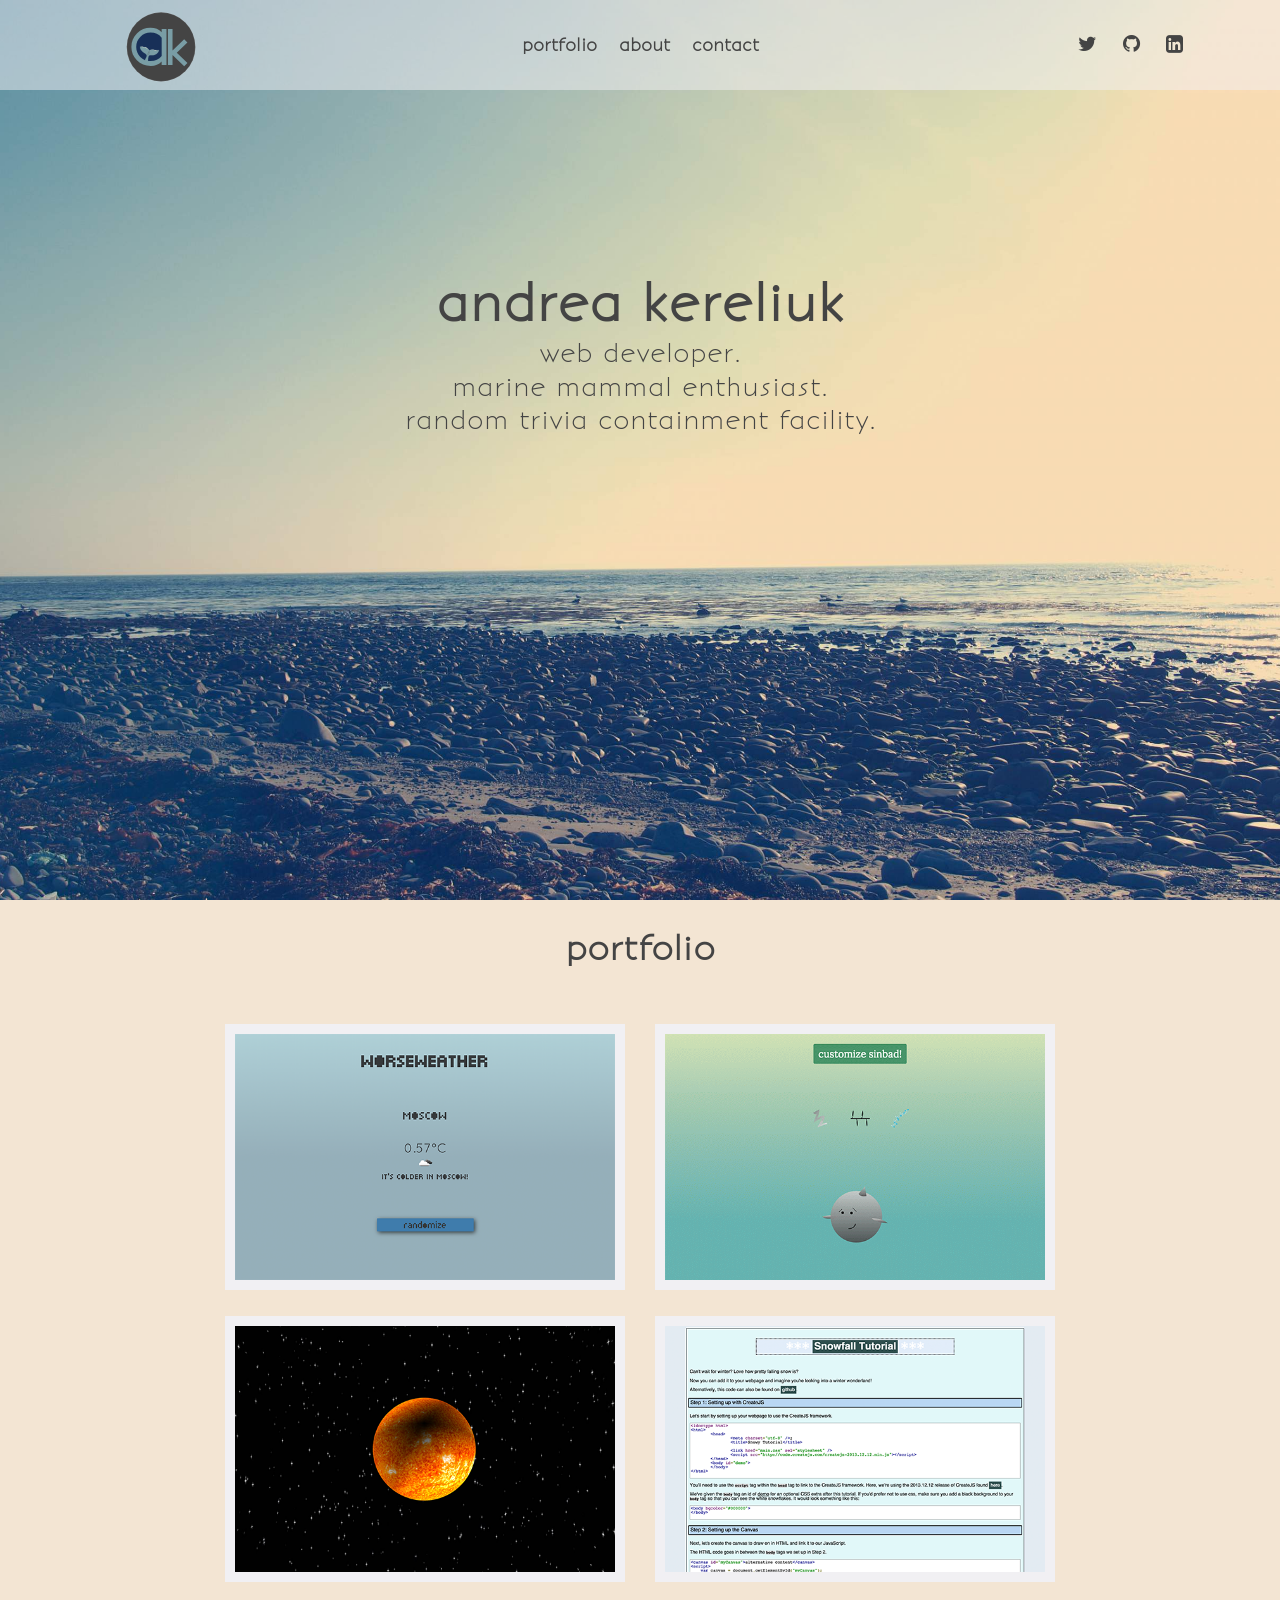
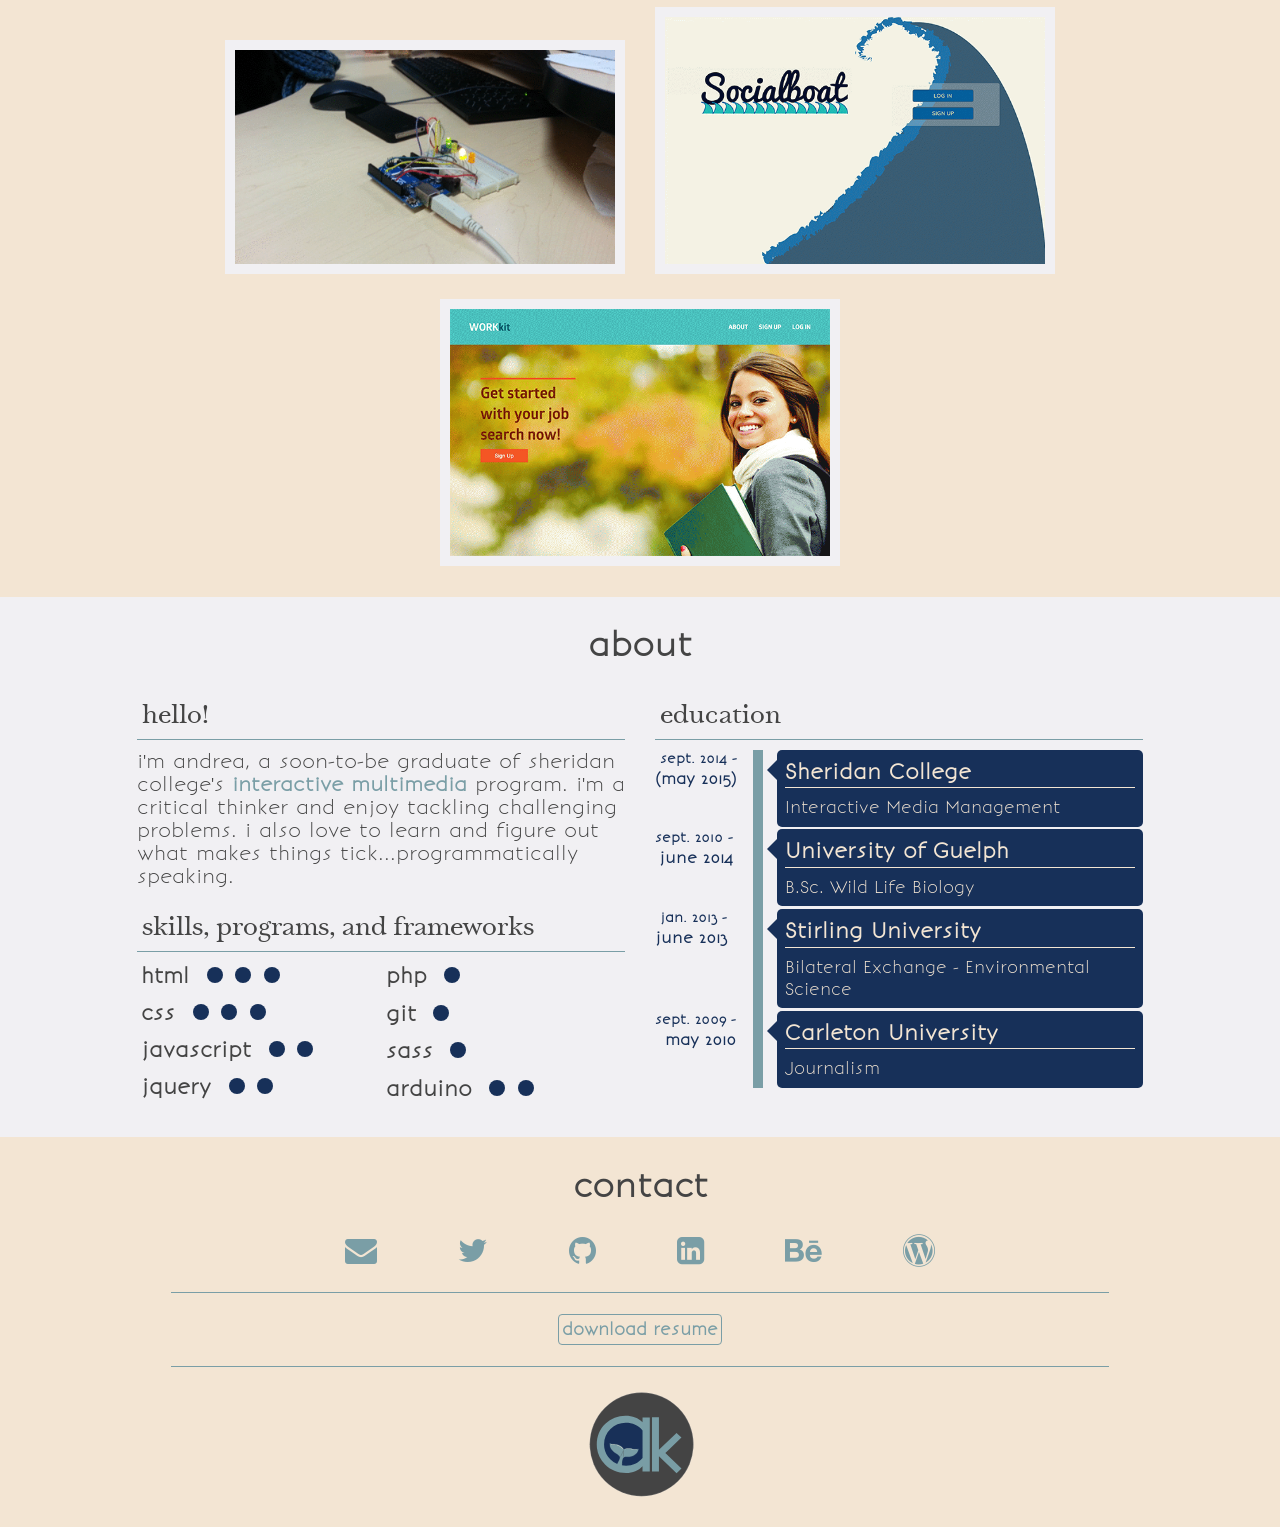
==== commit d268e414: "Remove robots no follow" ====
--- a/index.html
+++ b/index.html
@@ -3,32 +3,30 @@
 <head>
     <meta charset="utf-8">
     <meta name="viewport" content="width=device-width, initial-scale=1.0" />
-    <meta name="robots" content="noindex, nofollow" /> <!-- FOR SHERIDAN IMM SERVER ONLY -->
 
     <title>Andrea Kereliuk</title>
     <meta description="Website and portfolio of Andrea Kereliuk, a Toronto-based web developer passionate about learning, design, and marine mammals. One of those things is not like the other." />
 
     <!-- SEO TAGS -->
-    <!-- DISABLED FOR SHERIDAN IMM SERVER ONLY -->
     <!-- for Google -->
-<!--     <meta name="keywords" content="web, developer, tech, design, ux, ui, designer, internet, html, css, javascript" />    
+    <meta name="keywords" content="web, developer, tech, design, ux, ui, designer, internet, html, css, javascript" />    
     <meta name="author" content="Andrea Kereliuk" />
     <meta name="copyright" content="Andrea Kereliuk" />
-    <link rel="author" href="https://plus.google.com/104754644025445914372/about"> -->
+    <link rel="author" href="https://plus.google.com/104754644025445914372/about">
 
     <!-- for Facebook -->          
-<!--     <meta property="og:title" content="Andrea Kereliuk" />
+    <meta property="og:title" content="Andrea Kereliuk" />
     <meta property="og:type" content="website" />
     <meta property="og:image" content="logo-og.png" />
     <meta property="og:url" content="http://andreakereliuk.com" />
-    <meta property="og:description" content="Website and portfolio of Andrea Kereliuk, a Toronto-based web developer passionate about learning, design, and marine mammals. One of those things is not like the other." /> -->
+    <meta property="og:description" content="Website and portfolio of Andrea Kereliuk, a Toronto-based web developer passionate about learning, design, and marine mammals. One of those things is not like the other." />
 
     <!-- for Twitter -->  
     <!-- do not edit this line (must say "summary") -->        
-<!--     <meta name="twitter:card" content="summary" /> 
+    <meta name="twitter:card" content="summary" /> 
     <meta name="twitter:title" content="Andrea Kereliuk" />
     <meta name="twitter:description" content="Toronto-based web developer." />
-    <meta name="twitter:image" content="logo.2.og.png" /> -->
+    <meta name="twitter:image" content="logo.2.og.png" />
 
     
     <!-- NORMALIZE.CSS -->
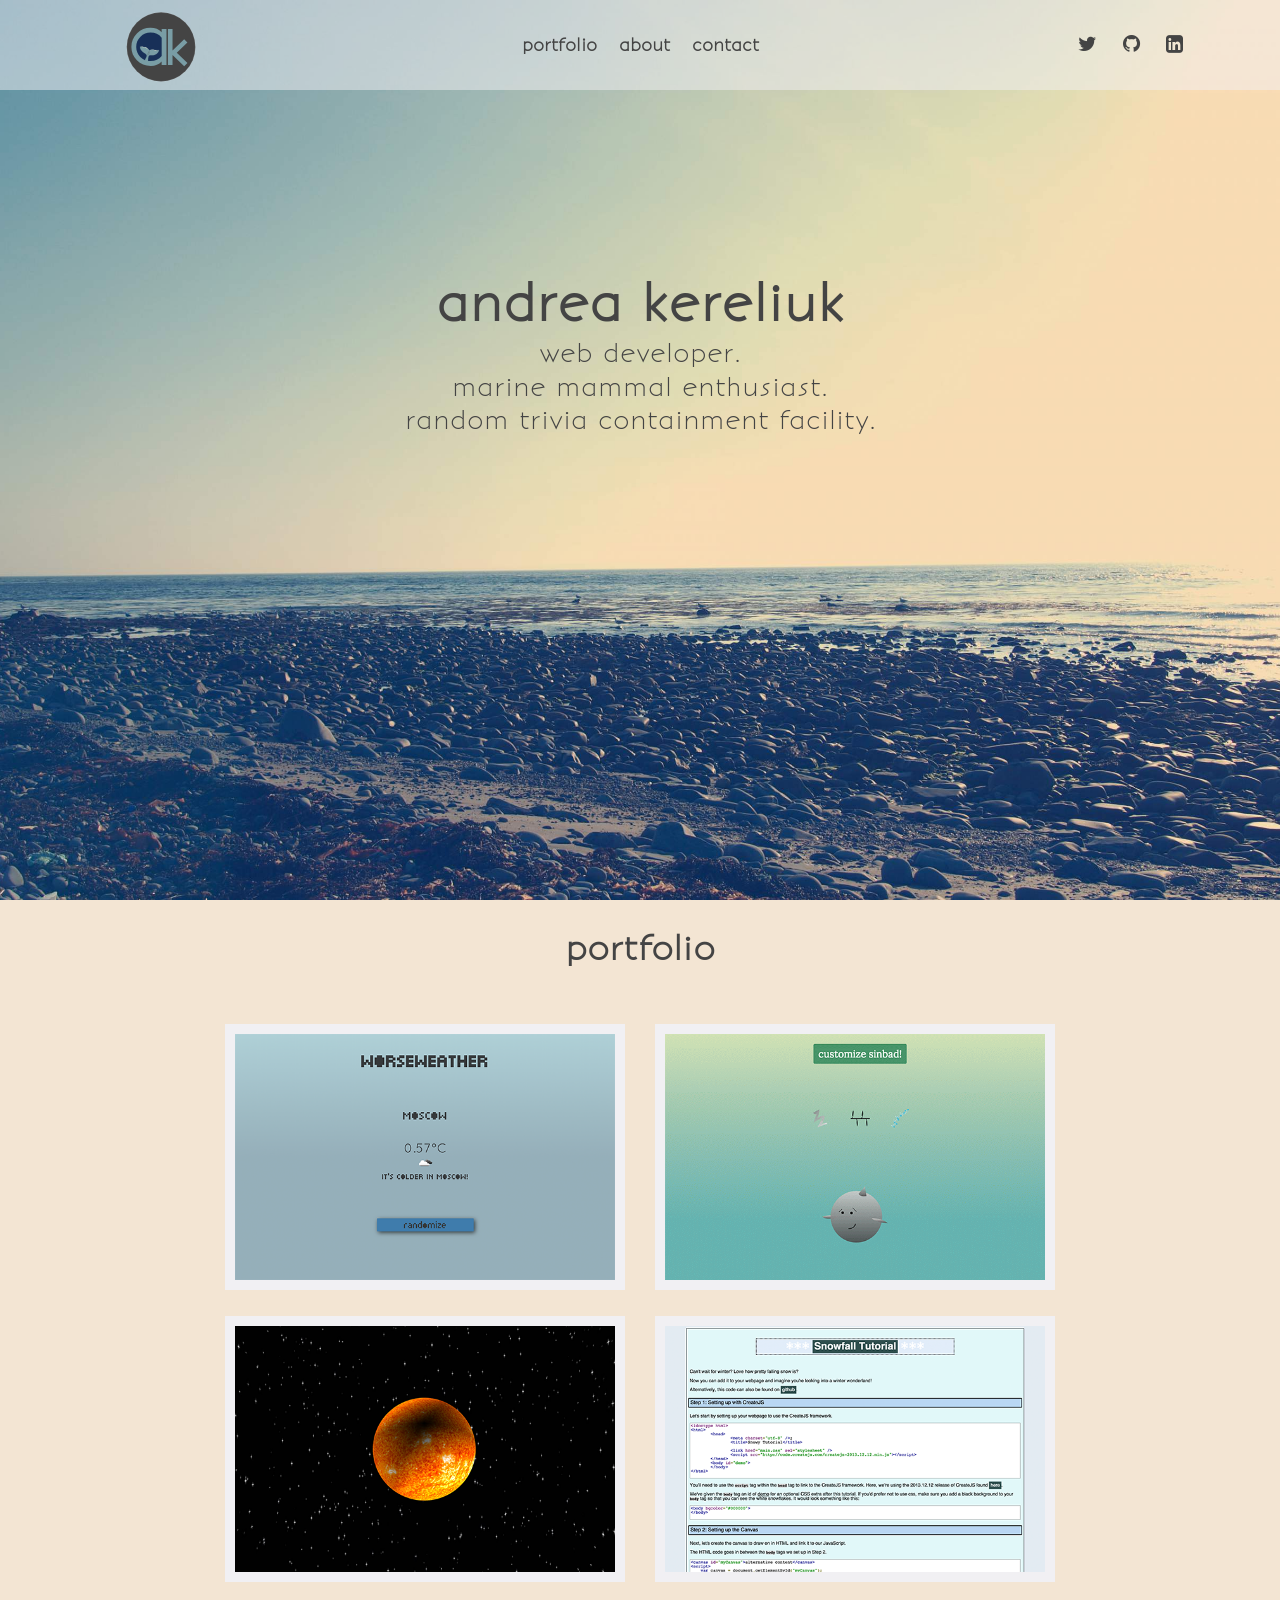
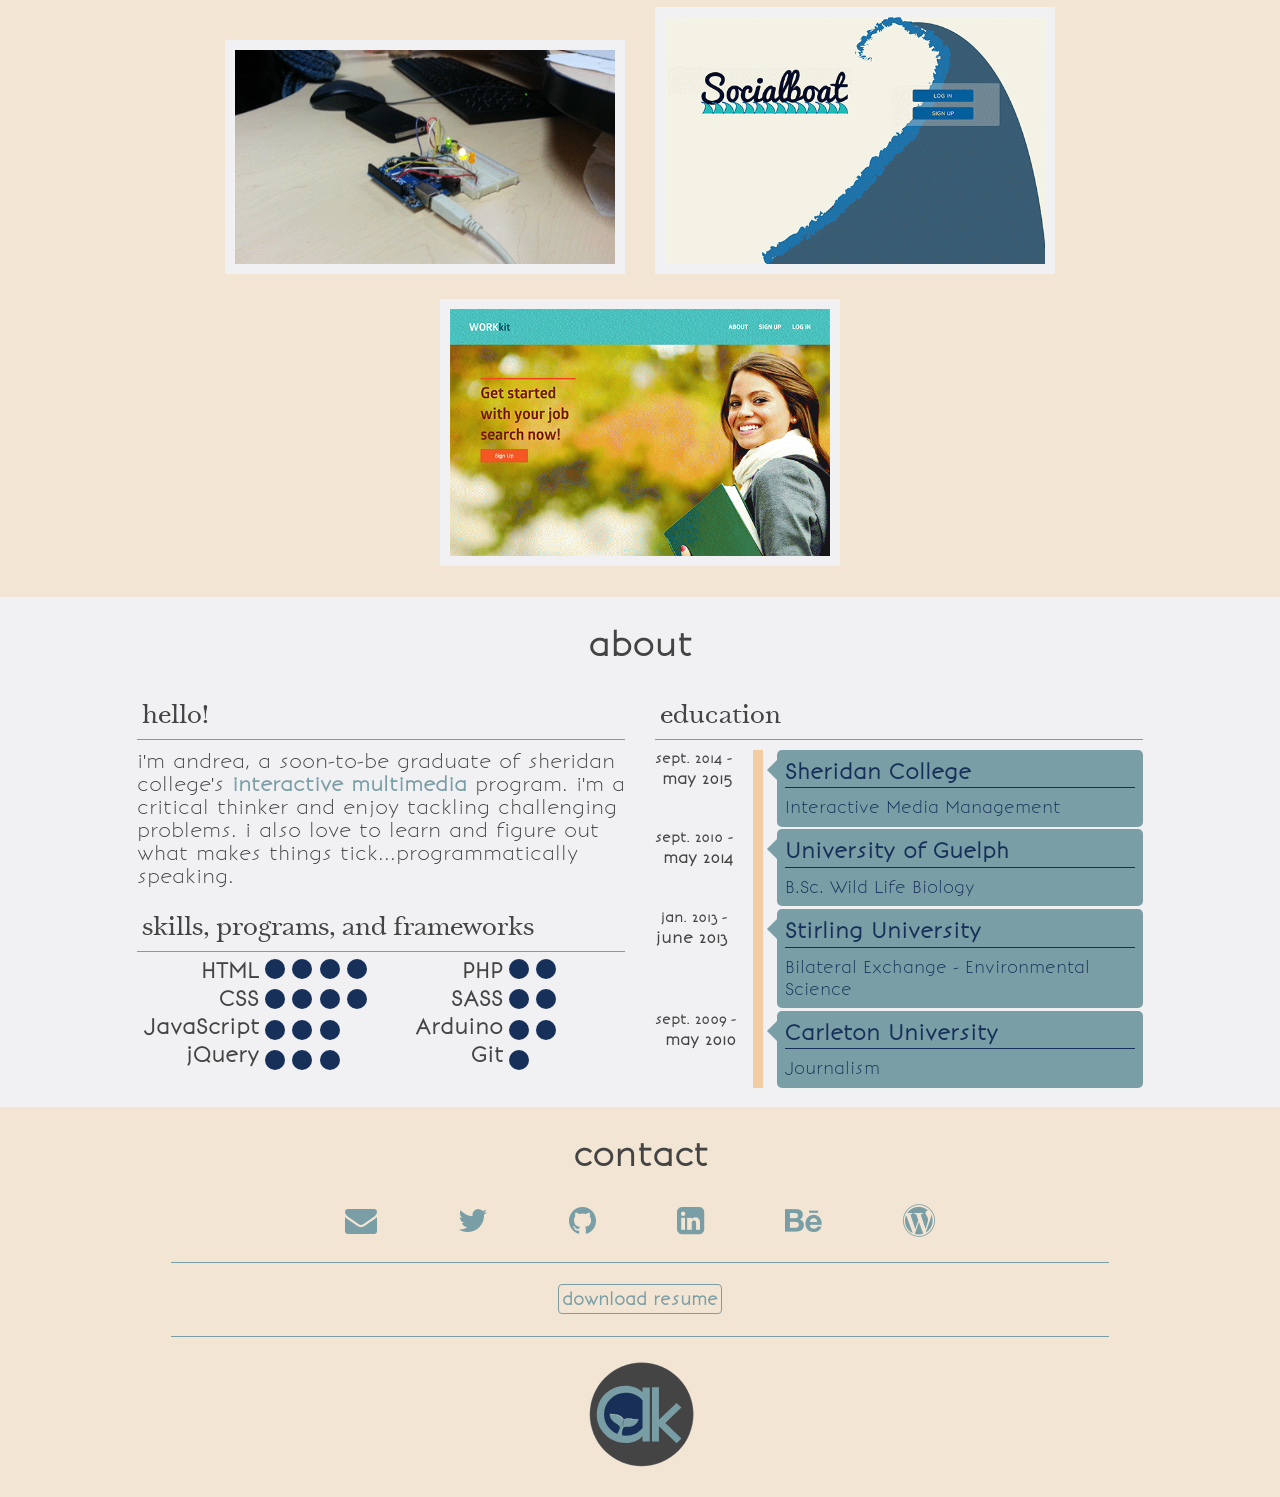
==== commit 5049e9f6: "Optimize imgs, adjust skills section" ====
--- a/index.html
+++ b/index.html
@@ -74,7 +74,7 @@
     <div class="container-fluid">
 
         <!-- TOP BAR -->
-        <div id="top" class="row top-bar">
+        <header id="top" class="row top-bar">
             <div class="col-sm-3 col-xs-2 icon-section">
                 <img id="logo" class="top-logo" src="imgs/logo.svg" />
             </div>
@@ -93,7 +93,7 @@
                 <a href="https://github.com/andkerel" target="_blank"><i class="fa fa-github social-icon-nav"></i></a>
                 <a href="https://www.linkedin.com/pub/andrea-kereliuk/a3/1ba/841" target="_blank"><i class="fa fa-linkedin-square social-icon-nav"></i></a>
             </div>
-        </div>
+        </header>
 
         <!-- MAIN IMAGE -->
         <div class="row">
@@ -290,17 +290,29 @@
                         </p>
                         <!-- skills -->
                         <h3>skills, programs, and frameworks</h3>
-                        <div class="col-xs-12 col-sm-6 skills-section">
-                            <p class="skill-single">html</p><div class="sk-dot"></div><div class="sk-dot"></div><div class="sk-dot"></div><br>
-                            <p class="skill-single">css</p><div class="sk-dot"></div><div class="sk-dot"></div><div class="sk-dot"></div><br>
-                            <p class="skill-single">javascript</p><div class="sk-dot"></div><div class="sk-dot"></div><br>
-                            <p class="skill-single">jquery</p><div class="sk-dot"></div><div class="sk-dot"></div>
-                        </div>
-                        <div class="col-xs-12 col-sm-6 skills-section-two">
-                            <p class="skill-single">php</p><div class="sk-dot"></div><br>
-                            <p class="skill-single">git</p><div class="sk-dot"></div><br>
-                            <p class="skill-single">sass</p><div class="sk-dot"></div><br>
-                            <p class="skill-single">arduino</p><div class="sk-dot"></div><div class="sk-dot"></div>
+                        <div class="col-xs-3 col-sm-6 skills-section skill-names">
+                            <p class="skill-single">HTML</p><br>
+                            <p class="skill-single">CSS</p><br>
+                            <p class="skill-single">JavaScript</p><br>
+                            <p class="skill-single">jQuery</p>
+                        </div>
+                        <div class="col-xs-9 col-sm-6 skills-section">
+                            <div class="sk-dot"></div><div class="sk-dot"></div><div class="sk-dot"></div><div class="sk-dot"></div><br>
+                            <div class="sk-dot"></div><div class="sk-dot"></div><div class="sk-dot"></div><div class="sk-dot"></div><br>
+                            <div class="sk-dot"></div><div class="sk-dot"></div><div class="sk-dot"></div><br>
+                            <div class="sk-dot"></div><div class="sk-dot"></div><div class="sk-dot"></div>
+                        </div>
+                        <div class="col-xs-3 col-sm-6 skills-section-two skill-names">
+                            <p class="skill-single">PHP</p><br>
+                            <p class="skill-single">SASS</p><br>
+                            <p class="skill-single">Arduino</p><br>
+                            <p class="skill-single">Git</p>
+                        </div>
+                        <div class="col-xs-9 col-sm-6 skills-section-two">
+                            <div class="sk-dot"></div><div class="sk-dot"></div><br>
+                            <div class="sk-dot"></div><div class="sk-dot"></div><br>
+                            <div class="sk-dot"></div><div class="sk-dot"></div><br>
+                            <div class="sk-dot"></div>
                         </div>
                     </div>
                     <div class="about-timeline col-xs-12 col-sm-6">
@@ -308,14 +320,14 @@
                         <h3>education</h3>
                         <ul class="cbp_tmtimeline">
                             <li>
-                                <time class="cbp_tmtime"><span>sept. 2014 -</span> <span>(may 2015)</span></time>
+                                <time class="cbp_tmtime"><span>sept. 2014 -</span> <span>may 2015</span></time>
                                 <div class="cbp_tmlabel">
                                     <h2>Sheridan College</h2>
                                     <p>Interactive Media Management</p>
                                 </div>
                             </li>
                             <li>
-                                <time class="cbp_tmtime"><span>sept. 2010 -</span> <span>june 2014</span></time>
+                                <time class="cbp_tmtime"><span>sept. 2010 -</span> <span>may 2014</span></time>
                                 <div class="cbp_tmlabel">
                                     <h2>University of Guelph</h2>
                                     <p>B.Sc. Wild Life Biology</p>
@@ -355,7 +367,7 @@
                 <h3></h3>
                 <a id="dl-resume-button" href="http://andreakereliuk.com/web-resume.pdf" target="_blank">download resume</a>
                 <h3></h3>
-                <img id="logo" class="bottom-logo" src="imgs/logo.svg" />
+                <img id="bottom-logo" src="imgs/logo.svg" />
             </div>
             </div>
         </div>
--- a/css/custom/style.css
+++ b/css/custom/style.css
@@ -70,7 +70,11 @@
 .top-logo {
   width: 100%;
   margin: 1%;
-  cursor: pointer; }
+  cursor: pointer;
+  -webkit-transition: width 0.3s;
+  -moz-transition: width 0.3s;
+  -o-transition: width 0.3s;
+  transition: width 0.3s; }
 
 .nav-bar {
   font-weight: bold; }
@@ -162,6 +166,7 @@
 
 /* SPLASH IMG */
 .main-bg {
+  position: static;
   background: url("../../imgs/no-flight-edit-filter-sm.jpg") no-repeat;
   -webkit-background-size: cover;
   -moz-background-size: cover;
@@ -286,6 +291,7 @@
   transition: all 0.3s; }
 
 .skills-section, .skills-section-two {
+  text-align: left;
   padding: 0;
   -webkit-transition: all 0.3s;
   -moz-transition: all 0.3s;
@@ -294,6 +300,9 @@
 
 .skills-section-two {
   padding-bottom: 1em; }
+
+.skill-names {
+  text-align: right; }
 
 .skill-single {
   text-align: left;
@@ -344,7 +353,7 @@
   top: 0;
   bottom: 0;
   width: 10px;
-  background: #7a9ea6;
+  background: #f3cca2;
   left: 20%; }
 
 .cbp_tmtimeline > li {
@@ -366,17 +375,17 @@
 
 .cbp_tmtimeline > li .cbp_tmtime span:first-child {
   font-size: 0.5em;
-  color: #173059; }
+  color: #444444; }
 
 .cbp_tmtimeline > li .cbp_tmtime span:last-child {
   font-size: 0.75em;
-  color: #173059; }
+  color: #444444; }
 
 /* Right content */
 .cbp_tmtimeline > li .cbp_tmlabel {
   margin: 0 10% 0.5% 25%;
-  background: #173059;
-  color: #f3e5d3;
+  background: #7a9ea6;
+  color: #173059;
   padding: 0.5em;
   font-size: 0.75em;
   font-weight: 300;
@@ -399,7 +408,7 @@
 .cbp_tmtimeline > li .cbp_tmlabel h2 {
   margin: 0;
   padding-bottom: 0.5%;
-  border-bottom: 1px solid #f3e5d3;
+  border-bottom: 1px solid #173059;
   font-size: 1.25em;
   -webkit-transition: all 0.3s;
   -moz-transition: all 0.3s;
@@ -415,7 +424,7 @@
   width: 0;
   position: absolute;
   pointer-events: none;
-  border-right-color: #173059;
+  border-right-color: #7a9ea6;
   border-width: 10px;
   top: 10px; }
 
@@ -437,13 +446,14 @@
   -o-transition: all 0.3s;
   transition: all 0.3s; }
 
-.bottom-logo {
+#bottom-logo {
   width: 15%;
   margin-bottom: 2%;
   -webkit-transition: all 0.3s;
   -moz-transition: all 0.3s;
   -o-transition: all 0.3s;
-  transition: all 0.3s; }
+  transition: all 0.3s;
+  cursor: pointer; }
 
 #dl-resume-button {
   border: 1px solid #7a9ea6;
@@ -522,6 +532,9 @@
     margin: 0 0.5em 0 0.5em;
     color: #444444; }
 
+  .hover-caption {
+    padding: 0; }
+
   .cbp_tmtimeline > li .cbp_tmlabel {
     margin: 0 0 0.5% 22%;
     font-size: 0.75em;
@@ -547,7 +560,7 @@
   .contact-icon {
     padding: 0 0.5% 0 0.5%; }
 
-  .bottom-logo {
+  #bottom-logo {
     width: 75px;
     margin-bottom: 15px; } }
 /*MIDDLEMAN MEDIA QUERIES*/
@@ -562,7 +575,7 @@
     -o-transition: color 0.3s;
     transition: color 0.3s; }
 
-  .bottom-logo {
+  #bottom-logo {
     width: 20%; } }
 @media screen and (min-width: 30em) {
   .nav-toggle {
@@ -573,7 +586,10 @@
     -webkit-transition: color 0.3s;
     -moz-transition: color 0.3s;
     -o-transition: color 0.3s;
-    transition: color 0.3s; } }
+    transition: color 0.3s; }
+
+  .skills-section, .skills-section-two {
+    width: 25%; } }
 /*ABOVE RESPONSIVE MENU BREAK SIZE*/
 @media screen and (min-width: 40em) {
   h2 {
@@ -681,6 +697,12 @@
     padding-left: 0;
     font-weight: bolder; }
 
+  .sk-dot {
+    margin-left: 0.6em;
+    width: 0.8em;
+    height: 0.8em;
+    border-radius: 36px; }
+
   .cbp_tmtimeline {
     margin: 0 0 0 0;
     padding: 0;
@@ -705,7 +727,7 @@
   .contact-icon {
     padding: 0 3% 0 3%; }
 
-  .bottom-logo {
+  #bottom-logo {
     width: 136px;
     margin-bottom: 2%; } }
 /* Small devices (tablets, 768px and up) */
@@ -745,11 +767,11 @@
     min-width: 320px;
     max-width: 400px;
     width: 45%;
+    height: 45%;
     text-align: center; }
     .effect-zoe img {
       position: relative;
       display: block;
-      min-height: 100%;
       max-width: 100%;
       opacity: 1;
       -webkit-transition: opacity 0.3s;
@@ -863,10 +885,11 @@
       font-size: 1.75em; }
 
   .skills-section {
-    padding: 0 15px 0 0; }
-
-  .skill-single {
-    padding: 2%; }
+    padding: 0 0 0 0; }
+
+  .sk-dot {
+    margin-left: 0.2em;
+    margin-right: 0.1em; }
 
   .cbp_tmtimeline {
     padding: 0;
@@ -893,7 +916,11 @@
   .portfolio-tools li {
     font-size: 0.7em;
     background: #F1F0F3;
-    opacity: 0.85; } }
+    opacity: 0.85; }
+
+  .sk-dot {
+    margin-left: 0.3em;
+    margin-right: 0.15em; } }
 /* Medium devices (desktops, 992px and up) */
 @media screen and (min-width: 992px) {
   .effect-zoe figcaption h3 {
@@ -925,8 +952,9 @@
     font-size: 1.25em; }
 
   .sk-dot {
-    width: 1em;
-    height: 1em; }
+    width: 1.25em;
+    height: 1.25em;
+    margin: 0.15em 0.05em 0.15em 0.4em; }
 
   .cbp_tmtimeline {
     width: 100%; }
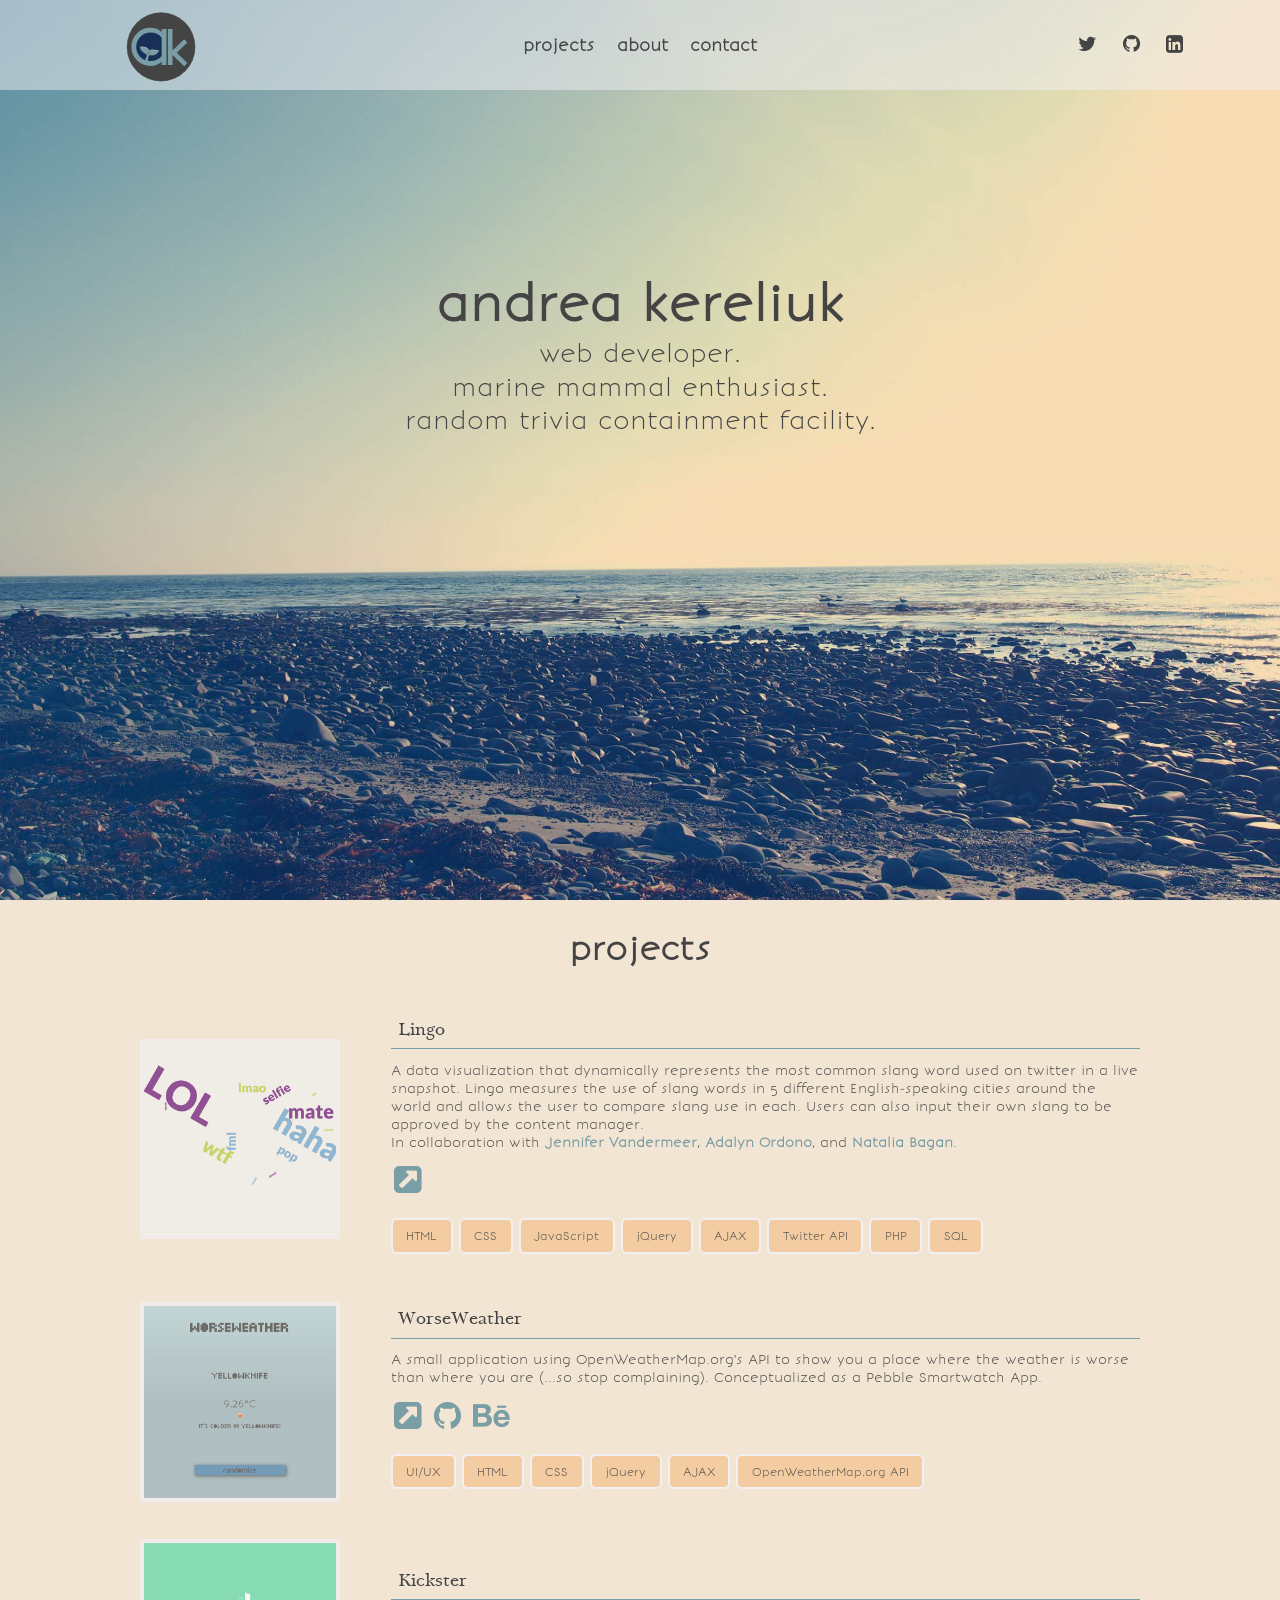
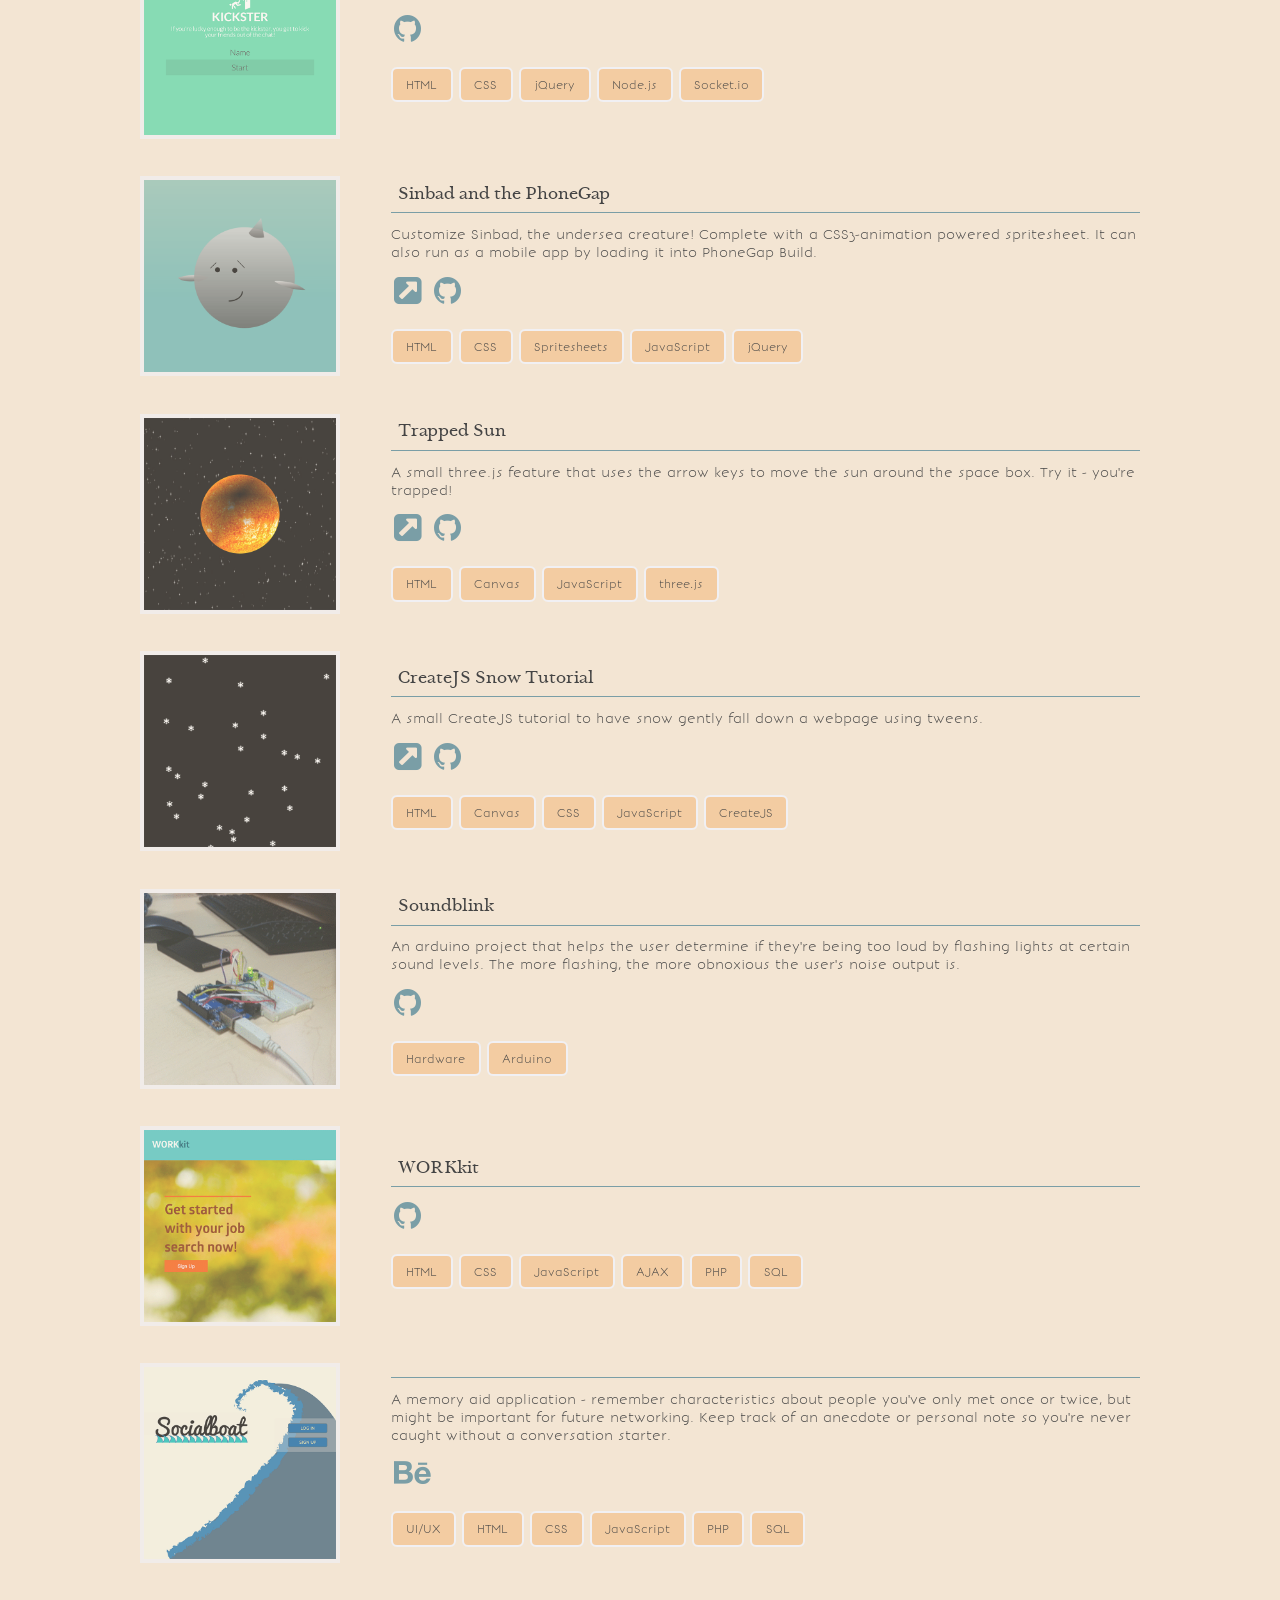
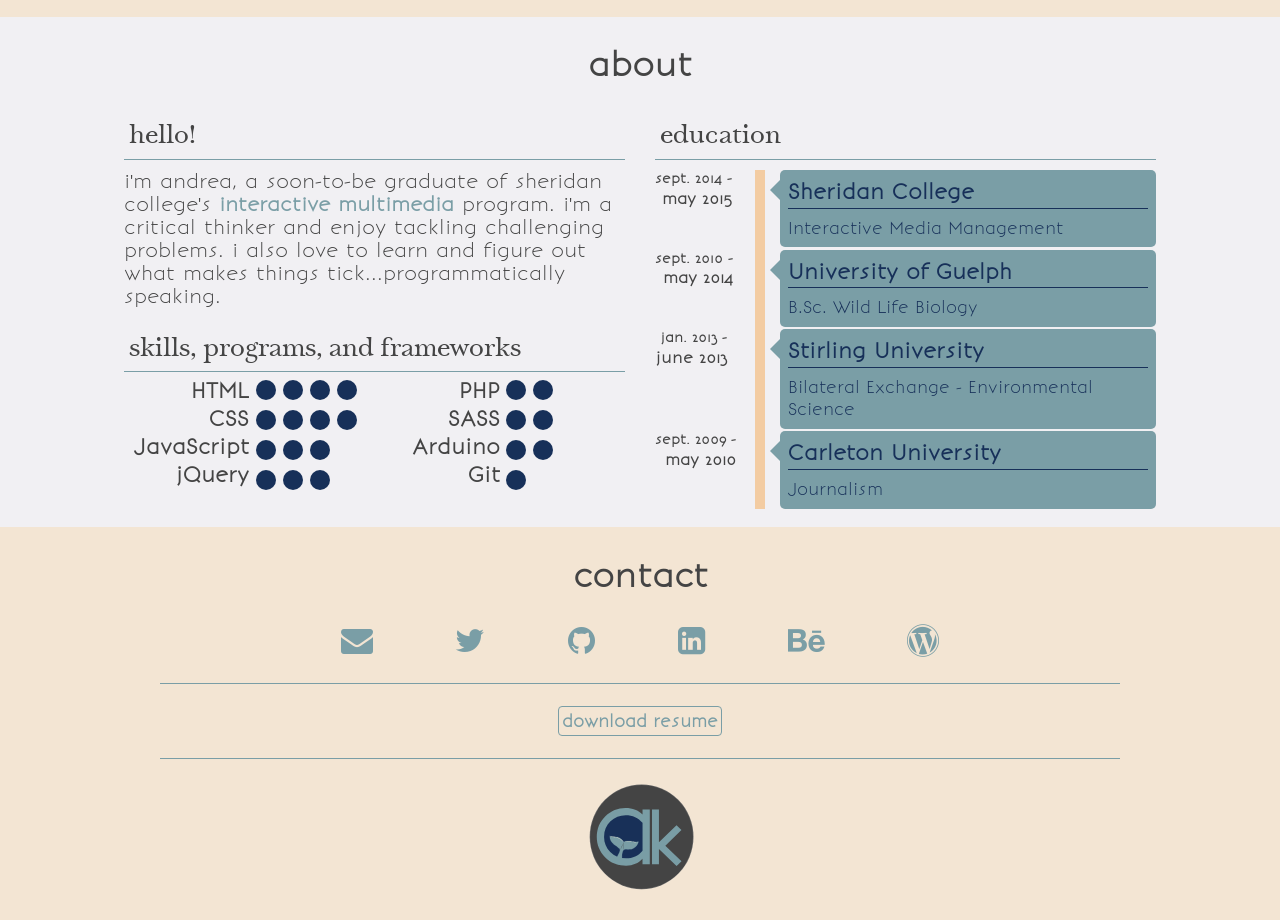
==== commit 56d30ad8: "Incorporate project view 2.0" ====
--- a/index.html
+++ b/index.html
@@ -43,8 +43,6 @@
     <!-- VIEWPORT UNITS POLYFILL for Android < 4.4 and IE < 8 -->
     <script src="js/prefixfree.min.js"></script>
     <script src="js/prefixfree.viewport-units.js"></script>
-    <!-- MODERNIZER BACKGROUND-SIZE SHIV for IE<9 and iOS<8 -->
-    <script src="js/modernizr.bg-size-shiv.js"></script>
 
     <!-- jQUERY -->
     <script src="js/jquery-1.11.2.min.js"></script>
@@ -81,7 +79,7 @@
             <div class="col-sm-6 col-xs-10 nav-bar">
                 <nav class="nav-collapse">
                     <ul>
-                        <li><a id="portfolio-button" href="#portfolio">portfolio</a></li>
+                        <li><a id="portfolio-button" href="#portfolio">projects</a></li>
                         <li><a id="about-button" href="#about">about</a></li>
                         <li><a id="contact-button" href="#contact">contact</a></li>
                     </ul>
@@ -114,162 +112,224 @@
         <!-- PORTFOLIO -->
         <div class="row portfolio-span">
             <div id="portfolio" class="col-xs-12 portfolio-display">
-                <h2>portfolio</h2>
+                <h2>projects</h2>
             </div>
         </div>
 
         <div class="row portfolio-span">
-            <div class="col-xs-12">
-
-                <figure class="effect-zoe">
-                    <img src="imgs/portfolio/wweather.png" alt="WorseWeather Image"/>
-                    <figcaption class = "hover-caption">
-                        <h3 class="portfolio-title">WorseWeather</h3>
-                        <p class="portfolio-description">
-                            A small application using OpenWeatherMap.org's API to show you a place where the weather is worse than where you are 
-                            (...so stop complaining). Also imagined as a Pebble Smartwatch app.
-                        </p>
-                        <ul class="portfolio-tools">
-                            <li>HTML</li>
-                            <li>CSS</li>
-                            <li>JavaScript</li>
-                            <li>AJAX</li>
-                            <li>API</li>
-                        </ul>
-                        <div class = "launch-buttons">
-                            <a href="http://andreakereliuk.com/worse-weather/" target="_blank"><i class="fa fa-external-link-square social-icon-launch"></i></a>
-                            <a href="https://github.com/andkerel/worse-weather" target="_blank"><i class="fa fa-github social-icon-launch"></i></a>
-                            <a href="https://www.behance.net/gallery/25003375/WorseWeather-for-Pebble" target="_blank"><i class="fa fa-behance social-icon-launch"></i></a>
-                        </div>
-                    </figcaption>
-                </figure>
-                <!-- ... -->
-                <figure class="effect-zoe">
-                    <img src="imgs/portfolio/sinbad.gif" alt="Sinbad Image"/>
-                    <figcaption class = "hover-caption">
-                        <h3 class="portfolio-title">sinbad and the phonegap</h3>
-                        <p class="portfolio-description">
-                            Customize Sinbad, the undersea creature! Complete with a CSS3-animation powered spritesheet. 
-                            It can also run as a mobile app by loading it into PhoneGap Build.
-                        </p>
-                        <ul class="portfolio-tools">
-                            <li>HTML</li>
-                            <li>CSS</li>
-                            <li>Spritesheets</li>
-                            <li>JavaScript</li>
-                            <li>jQuery</li>
-                        </ul>
-                        <div class = "launch-buttons">
-                            <a href="http://andreakereliuk.com/sinbad-and-the-phonegap/" target="_blank"><i class="fa fa-external-link-square social-icon-launch"></i></a>
-                            <a href="http://github.com/andkerel/sinbad-and-the-phonegap" target="_blank"><i class="fa fa-github social-icon-launch"></i></a>
-                        </div>
-                    </figcaption>
-                </figure>
-                <!-- ... -->
-                <figure class="effect-zoe">
-                    <img src="imgs/portfolio/trappedsun.png" alt="Trapped Sun Image"/>
-                    <figcaption class = "hover-caption">
-                        <h3 class="portfolio-title">trapped sun</h3>
-                        <p class="portfolio-description">
-                            A small three.js feature that uses the arrow keys to move the sun around the space box. Try it - you're trapped!
-                        </p>
-                        <ul class="portfolio-tools">
-                            <li>HTML</li>
-                            <li>Canvas</li>
-                            <li>JavaScript</li>
-                            <li>three.js</li>
-                        </ul>
-                        <div class = "launch-buttons">
-                            <a href="http://andreakereliuk.com/trapped-sun/" target="_blank"><i class="fa fa-external-link-square social-icon-launch"></i></a>
-                            <a href="https://github.com/andkerel/threejs-trapped-sun" target="_blank"><i class="fa fa-github social-icon-launch"></i></a>
-                        </div>
-                    </figcaption>
-                </figure>
-                <!-- ... -->
-                <figure class="effect-zoe">
-                    <img src="imgs/portfolio/snowjs.png" alt="CreateJS Snow Tutorial Image"/>
-                    <figcaption class = "hover-caption">
-                        <h3 class="portfolio-title">CreateJS snow tutorial</h3>
-                        <p class="portfolio-description">
-                            A small CreateJS tutorial to have snow gently fall down a webpage using tweens.
-                        </p>
-                        <ul class="portfolio-tools">
-                            <li>HTML</li>
-                            <li>Canvas</li>
-                            <li>CSS</li>
-                            <li>JavaScript</li>
-                            <li>CreateJS</li>
-                        </ul>
-                        <div class = "launch-buttons">
-                            <a href="http://andreakereliuk.com/createjs-snow-tutorial/" target="_blank"><i class="fa fa-external-link-square social-icon-launch"></i></a>
-                        </div>
-                    </figcaption>
-                </figure>
-                <!-- ... -->
-                <figure class="effect-zoe">
-                    <img src="imgs/portfolio/soundblink.gif" alt="Soundblink Image"/>
-                    <figcaption class = "hover-caption">
-                        <h3 class="portfolio-title">soundblink</h3>
-                        <p class="portfolio-description">
-                            An arduino project that helps the user determine if they're being too loud by flashing lights at certain sound levels. 
-                            The more flashing, the more obnoxious the user's noise output is.
-                        </p>
-                        <ul class="portfolio-tools">
-                            <li>Hardware</li>
-                            <li>Arduino</li>
-                        </ul>
-                        <div class = "launch-buttons">
-                            <a href="https://github.com/andkerel/obnoxious-sound-meter" target="_blank"><i class="fa fa-github social-icon-launch"></i></a>
-                        </div>
-                    </figcaption>
-                </figure>
-                <!-- ... -->
-                <figure class="effect-zoe">
-                    <img src="imgs/portfolio/socialboat.gif" alt="Socialboat Image"/>
-                    <figcaption class = "hover-caption">
-                        <h3 class="portfolio-title">socialboat</h3>
-                        <p class="portfolio-description">
-                            A memory aid application - remember characteristics about people you've only met once or twice, 
-                            but might be important for future networking. Keep track of an anecdote or personal note so you're 
-                            never caught without a conversation starter.
-                        </p>
-                        <ul class="portfolio-tools">
-                            <li>UI/UX</li>
-                            <li>HTML</li>
-                            <li>CSS</li>
-                            <li>JavaScript</li>
-                            <li>PHP</li>
-                            <li>SQL</li>
-                        </ul>
-                        <div class = "launch-buttons">
-                            <a href="https://www.behance.net/gallery/22893729/Socialboat-Web-Application-Project" target="_blank"><i class="fa fa-behance social-icon-launch"></i></a>
-                        </div>
-                    </figcaption>
-                </figure>
-                <!-- ... -->
-                <figure class="effect-zoe">
-                    <img src="imgs/portfolio/workkit.gif" alt="WORKkit Image"/>
-                    <figcaption class = "hover-caption">
-                        <h3 class="portfolio-title">WORKkit</h3>
-                        <p class="portfolio-description">
-                            Targeted towards recently graduated students, this application was created to help organize many concurrent job applications. 
-                            It also helps to beat the automated application process by suggesting keywords from the job description to place into a 
-                            cover letter or resume.
-                        </p>
-                        <ul class="portfolio-tools">
-                            <li>HTML</li>
-                            <li>CSS</li>
-                            <li>JavaScript</li>
-                            <li>AJAX</li>
-                            <li>PHP</li>
-                            <li>SQL</li>
-                        </ul>
-                        <div class = "launch-buttons">
-                            <a href="https://github.com/andkerel/keyword-matcher" target="_blank"><i class="fa fa-github social-icon-launch"></i></a>
-                        </div>
-                    </figcaption>
-                </figure>
-                <!-- ... -->
+            <div class="col-xs-12 pro-item-wrapper opacity-effect">
+                <div class="pro-img-holder">
+                    <a href="http://jennifervandermeer.ca/lingo" target="_blank"><img class="opacity-img" src="imgs/projects/lingo.png" alt="Lingo Project Image"/></a>
+                </div>
+                <div class="pro-description">
+                    <h3 class="pro-title">Lingo</h3>
+                    <p>
+                        A data visualization that dynamically represents the most common slang word used on twitter in a live snapshot. 
+                        Lingo measures the use of slang words in 5 different English-speaking cities around the world and allows the user to compare slang use in each.
+                        Users can also input their own slang to be approved by the content manager.<br />
+                        In collaboration with <a href="http://jennifervandermeer.ca/" target="_blank">Jennifer Vandermeer</a>, <a href="http://adalynordono.com/" target="_blank">Adalyn Ordono</a>, and <a href="http://nataliabagan.com/" target="_blank">Natalia Bagan</a>.
+                    </p>
+                    <div class="pro-buttons">
+                        <a href="http://jennifervandermeer.ca/lingo" target="_blank"><i class="fa fa-external-link-square social-icon-launch"></i></a>
+                    </div>
+                    <ul class="pro-tools">
+                        <li>HTML</li>
+                        <li>CSS</li>
+                        <li>JavaScript</li>
+                        <li>jQuery</li>
+                        <li>AJAX</li>
+                        <li>Twitter API</li>
+                        <li>PHP</li>
+                        <li>SQL</li>
+                    </ul>
+                </div>
+            </div>
+            <!-- ... -->
+            <div class="col-xs-12 pro-item-wrapper opacity-effect">
+                <div class="pro-img-holder">
+                    <a href="http://andreakereliuk.com/worse-weather/" target="_blank"><img class="opacity-img" src="imgs/projects/worseweather.png" alt="WorseWeather Splash Page Image"/></a>
+                </div>
+                <div class="pro-description">
+                    <h3 class="pro-title">WorseWeather</h3>
+                    <p>
+                        A small application using OpenWeatherMap.org's API to show you a place where the weather is worse than where you are 
+                        (...so stop complaining). Conceptualized as a Pebble Smartwatch App.
+                    </p>
+                    <div class="pro-buttons">
+                        <a href="http://andreakereliuk.com/worse-weather/" target="_blank"><i class="fa fa-external-link-square social-icon-launch"></i></a>
+                        <a href="https://github.com/andkerel/worse-weather" target="_blank"><i class="fa fa-github social-icon-launch"></i></a>
+                        <a href="https://www.behance.net/gallery/25003375/WorseWeather-for-Pebble" target="_blank"><i class="fa fa-behance social-icon-launch"></i></a>
+                    </div>
+                    <ul class="pro-tools">
+                        <li>UI/UX</li>
+                        <li>HTML</li>
+                        <li>CSS</li>
+                        <li>jQuery</li>
+                        <li>AJAX</li>
+                        <li>OpenWeatherMap.org API</li>
+                    </ul>
+                </div>
+            </div>
+            <!-- ... -->
+            <div class="col-xs-12 pro-item-wrapper opacity-effect">
+                <div class="pro-img-holder">
+                    <a href="#" target="_blank"><img class="opacity-img" src="imgs/projects/kickster.png" alt="Entry page to the Kickster multiuser application."/></a>
+                </div>
+                <div class="pro-description">
+                    <h3 class="pro-title">Kickster</h3>
+                    <p>
+                        
+                    </p>
+                    <div class="pro-buttons">
+                        <a href="#" target="_blank"><i class="fa fa-github social-icon-launch"></i></a>
+                    </div>
+                    <ul class="pro-tools">
+                        <li>HTML</li>
+                        <li>CSS</li>
+                        <li>jQuery</li>
+                        <li>Node.js</li>
+                        <li>Socket.io</li>
+                    </ul>
+                </div>
+            </div>
+            <!-- ... -->
+            <div class="col-xs-12 pro-item-wrapper opacity-effect">
+                <div class="pro-img-holder">
+                    <a href="http://andreakereliuk.com/sinbad-and-the-phonegap/" target="_blank"><img class="opacity-img" src="imgs/projects/sinbad.png" alt="Sinbad the Undersea Creature"/></a>
+                </div>
+                <div class="pro-description">
+                    <h3 class="pro-title">Sinbad and the PhoneGap</h3>
+                    <p>
+                        Customize Sinbad, the undersea creature! Complete with a CSS3-animation powered spritesheet. 
+                        It can also run as a mobile app by loading it into PhoneGap Build. 
+                    </p>
+                    <div class="pro-buttons">
+                        <a href="http://andreakereliuk.com/sinbad-and-the-phonegap/" target="_blank"><i class="fa fa-external-link-square social-icon-launch"></i></a>
+                        <a href="http://github.com/andkerel/sinbad-and-the-phonegap" target="_blank"><i class="fa fa-github social-icon-launch"></i></a>
+                    </div>
+                    <ul class="pro-tools">
+                        <li>HTML</li>
+                        <li>CSS</li>
+                        <li>Spritesheets</li>
+                        <li>JavaScript</li>
+                        <li>jQuery</li>
+                    </ul>
+                </div>
+            </div>
+            <!-- ... -->
+            <div class="col-xs-12 pro-item-wrapper opacity-effect">
+                <div class="pro-img-holder">
+                    <a href="http://andreakereliuk.com/trapped-sun/" target="_blank"><img class="opacity-img" src="imgs/projects/trappedsun.png" alt="Trapped Sun Three.js Feature Photo"/></a>
+                </div>
+                <div class="pro-description">
+                    <h3 class="pro-title">Trapped Sun</h3>
+                    <p>
+                        A small three.js feature that uses the arrow keys to move the sun around the space box. Try it - you're trapped!
+                    </p>
+                    <div class="pro-buttons">
+                        <a href="http://andreakereliuk.com/trapped-sun/" target="_blank"><i class="fa fa-external-link-square social-icon-launch"></i></a>
+                        <a href="https://github.com/andkerel/threejs-trapped-sun" target="_blank"><i class="fa fa-github social-icon-launch"></i></a>
+                    </div>
+                    <ul class="pro-tools">
+                        <li>HTML</li>
+                        <li>Canvas</li>
+                        <li>JavaScript</li>
+                        <li>three.js</li>
+                    </ul>
+                </div>
+            </div>
+            <!-- ... -->
+            <div class="col-xs-12 pro-item-wrapper opacity-effect">
+                <div class="pro-img-holder">
+                    <a href="http://andreakereliuk.com/createjs-snow-tutorial/" target="_blank"><img class="opacity-img" src="imgs/projects/snowtutorial.png" alt="Snowflakes on a black background."/></a>
+                </div>
+                <div class="pro-description">
+                    <h3 class="pro-title">CreateJS Snow Tutorial</h3>
+                    <p>
+                        A small CreateJS tutorial to have snow gently fall down a webpage using tweens.
+                    </p>
+                    <div class="pro-buttons">
+                        <a href="http://andreakereliuk.com/createjs-snow-tutorial/" target="_blank"><i class="fa fa-external-link-square social-icon-launch"></i></a>
+                        <a href="https://github.com/andkerel/createjs-snow-tutorial" target="_blank"><i class="fa fa-github social-icon-launch"></i></a>
+                    </div>
+                    <ul class="pro-tools">
+                        <li>HTML</li>
+                        <li>Canvas</li>
+                        <li>CSS</li>
+                        <li>JavaScript</li>
+                        <li>CreateJS</li>
+                    </ul>
+                </div>
+            </div>
+            <!-- ... -->
+            <div class="col-xs-12 pro-item-wrapper opacity-effect">
+                <div class="pro-img-holder">
+                    <a href="https://github.com/andkerel/obnoxious-sound-meter" target="_blank"><img class="opacity-img" src="imgs/projects/soundblink.gif" alt="An animated GIF of the Soundblink Arduino project showing blinking LED lights"/></a>
+                </div>
+                <div class="pro-description">
+                    <h3 class="pro-title">Soundblink</h3>
+                    <p>
+                        An arduino project that helps the user determine if they're being too loud by flashing lights at certain sound levels. 
+                        The more flashing, the more obnoxious the user's noise output is.
+                    </p>
+                    <div class="pro-buttons">
+                         <a href="https://github.com/andkerel/obnoxious-sound-meter" target="_blank"><i class="fa fa-github social-icon-launch"></i></a>
+                    </div>
+                    <ul class="pro-tools">
+                        <li>Hardware</li>
+                        <li>Arduino</li>
+                    </ul>
+                </div>
+            </div>
+            <!-- ... -->
+            <div class="col-xs-12 pro-item-wrapper opacity-effect">
+                <div class="pro-img-holder">
+                    <a href="https://github.com/andkerel/keyword-matcher" target="_blank"><img class="opacity-img" src="imgs/projects/workkit.png" alt="WORKkit splash page."/></a>
+                </div>
+                <div class="pro-description">
+                    <h3 class="pro-title">WORKkit</h3>
+                    <p>
+                        
+                    </p>
+                    <div class="pro-buttons">
+                        <a href="https://github.com/andkerel/keyword-matcher" target="_blank"><i class="fa fa-github social-icon-launch"></i></a>
+                    </div>
+                    <ul class="pro-tools">
+                        <li>HTML</li>
+                        <li>CSS</li>
+                        <li>JavaScript</li>
+                        <li>AJAX</li>
+                        <li>PHP</li>
+                        <li>SQL</li>
+                    </ul>
+                </div>
+            </div>
+            <!-- ... -->
+            <div class="col-xs-12 pro-item-wrapper opacity-effect">
+                <div class="pro-img-holder">
+                    <a href="https://www.behance.net/gallery/22893729/Socialboat-Web-Application-Project" target="_blank"><img class="opacity-img" src="imgs/projects/socialboat.png" alt="Socialboat's landing page with a logo and a wave background."/></a>
+                </div>
+                <div class="pro-description">
+                    <h3 class="pro-title"></h3>
+                    <p>
+                        A memory aid application - remember characteristics about people you've only met once or twice, 
+                        but might be important for future networking. Keep track of an anecdote or personal note so you're 
+                        never caught without a conversation starter.
+                    </p>
+                    <div class="pro-buttons">
+                        <a href="https://www.behance.net/gallery/22893729/Socialboat-Web-Application-Project" target="_blank"><i class="fa fa-behance social-icon-launch"></i></a>
+                    </div>
+                    <ul class="pro-tools">
+                        <li>UI/UX</li>
+                        <li>HTML</li>
+                        <li>CSS</li>
+                        <li>JavaScript</li>
+                        <li>PHP</li>
+                        <li>SQL</li>
+                    </ul>
+                </div>
+            </div>
+            <!-- ... -->
             </div>
         </div>
 
--- a/css/custom/style.css
+++ b/css/custom/style.css
@@ -231,6 +231,35 @@
   -o-transition: width 0.3s;
   transition: width 0.3s; }
 
+.pro-item-wrapper {
+  text-align: center;
+  margin-bottom: 2em;
+  border-radius: 5px;
+  background-color: #F1F0F3; }
+
+.opacity-img {
+  width: 100%;
+  border: 10px solid #f3e5d3;
+  margin-top: 1em; }
+
+.pro-title {
+  font-size: 1.75em; }
+
+.pro-tools {
+  padding: 0; }
+  .pro-tools li {
+    display: inline-block;
+    background: #f3cca2;
+    font-size: 0.75em;
+    border: 2px solid #F1F0F3;
+    border-radius: 6px;
+    padding: 1em 1.5em;
+    margin-top: 0.5em; }
+
+.pro-buttons {
+  text-align: center;
+  margin: 0 auto; }
+
 .item-wrapper {
   width: 100%; }
 
@@ -575,9 +604,15 @@
     -o-transition: color 0.3s;
     transition: color 0.3s; }
 
+  .opacity-img {
+    width: 55%; }
+
   #bottom-logo {
     width: 20%; } }
 @media screen and (min-width: 30em) {
+  .portfolio-span {
+    width: 80%; }
+
   .nav-toggle {
     padding: 7.5%; }
 
@@ -682,6 +717,9 @@
     -o-transition: width 0.3s;
     transition: width 0.3s; }
 
+  .opacity-img {
+    width: 60%; }
+
   .description-text {
     font-size: 1em; }
 
@@ -758,6 +796,51 @@
   /*PORTFOLIO*/
   .portfolio-span {
     width: 95%; }
+
+  .pro-item-wrapper {
+    background: none;
+    position: relative; }
+
+  .opacity-img {
+    width: 100%;
+    text-align: right;
+    margin-top: 0;
+    border: 4px solid #F1F0F3;
+    -webkit-transition: width 0.3s;
+    -moz-transition: width 0.3s;
+    -o-transition: width 0.3s;
+    transition: width 0.3s;
+    -webkit-transition: opacity 0.3s;
+    -moz-transition: opacity 0.3s;
+    -o-transition: opacity 0.3s;
+    transition: opacity 0.3s; }
+
+  .pro-img-holder {
+    display: inline-block;
+    width: 25%;
+    max-width: 200px;
+    margin: 0 auto;
+    padding: 0;
+    vertical-align: middle; }
+
+  .pro-title {
+    font-size: 1.2em; }
+
+  .pro-description {
+    width: 65%;
+    text-align: left;
+    display: inline-block;
+    margin-left: 20px;
+    vertical-align: middle; }
+    .pro-description p {
+      font-size: 0.8em; }
+
+  .pro-buttons {
+    text-align: left; }
+
+  .pro-tools li {
+    font-size: 0.7em;
+    padding: 0.7em 1.2em; }
 
   .effect-zoe {
     display: inline-block;
@@ -903,6 +986,9 @@
     left: 23%; } }
 /*for portfolio item font sizes */
 @media screen and (min-width: 850px) {
+  .portfolio-span {
+    width: 800px; }
+
   .effect-zoe figcaption h3 {
     font-size: 1.4em; }
   .effect-zoe .portfolio-description {
@@ -923,6 +1009,16 @@
     margin-right: 0.15em; } }
 /* Medium devices (desktops, 992px and up) */
 @media screen and (min-width: 992px) {
+  .portfolio-span {
+    width: 900px; }
+
+  .pro-description {
+    margin-left: 45px;
+    width: 70%; }
+
+  .pro-img-holder {
+    width: 200px; }
+
   .effect-zoe figcaption h3 {
     font-size: 1.6em; }
   .effect-zoe .portfolio-description {
@@ -936,11 +1032,26 @@
   .portfolio-tools li {
     font-size: 0.8em;
     background: #F1F0F3;
-    opacity: 0.85; } }
+    opacity: 0.85; }
+
+  .opacity-img {
+    opacity: 0.7;
+    width: 200px;
+    -webkit-transition: width 0.3s;
+    -moz-transition: width 0.3s;
+    -o-transition: width 0.3s;
+    transition: width 0.3s;
+    -webkit-transition: opacity 0.3s;
+    -moz-transition: opacity 0.3s;
+    -o-transition: opacity 0.3s;
+    transition: opacity 0.3s; }
+
+  .opacity-return {
+    opacity: 1; } }
 /* Large devices (large desktops, 1200px and up) */
 @media screen and (min-width: 1200px) {
-  .portfolio-single-wrapper {
-    width: 900px; }
+  .portfolio-span {
+    width: 1100px; }
 
   .about-display {
     text-align: center; }
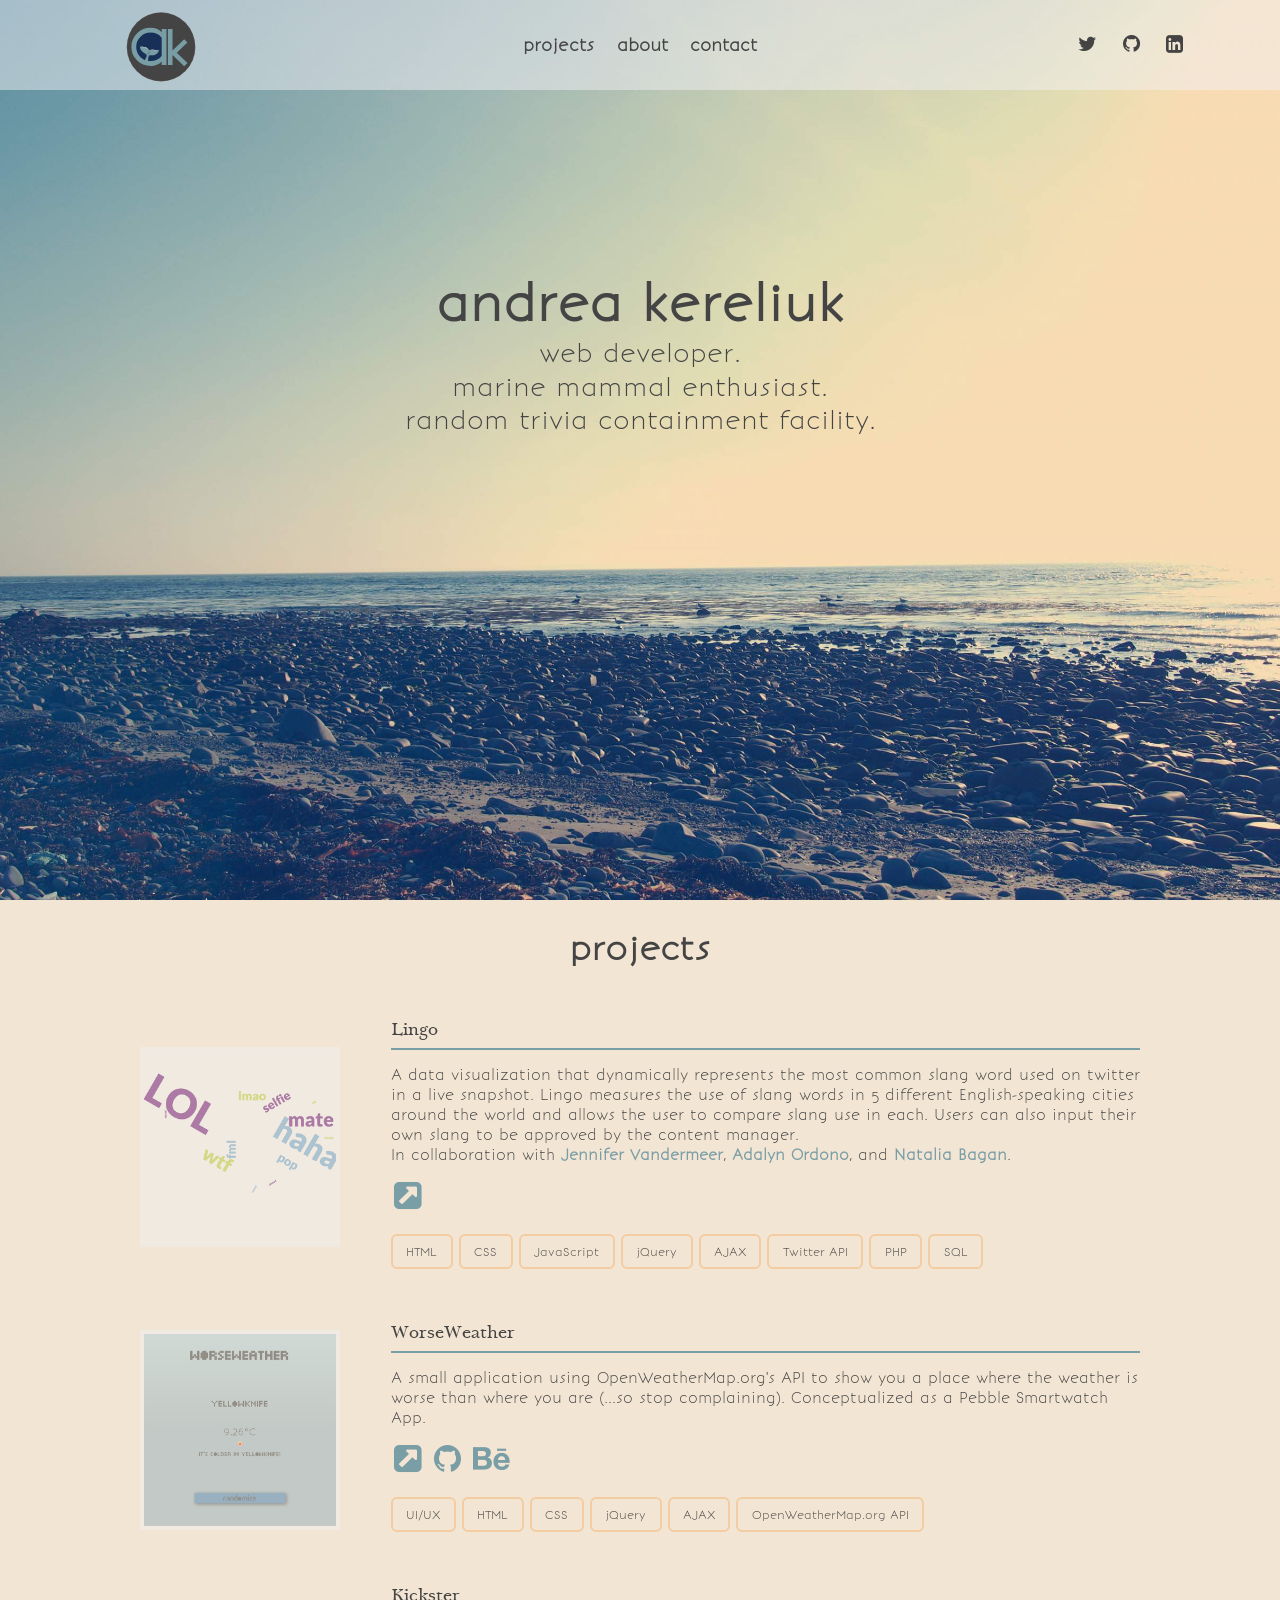
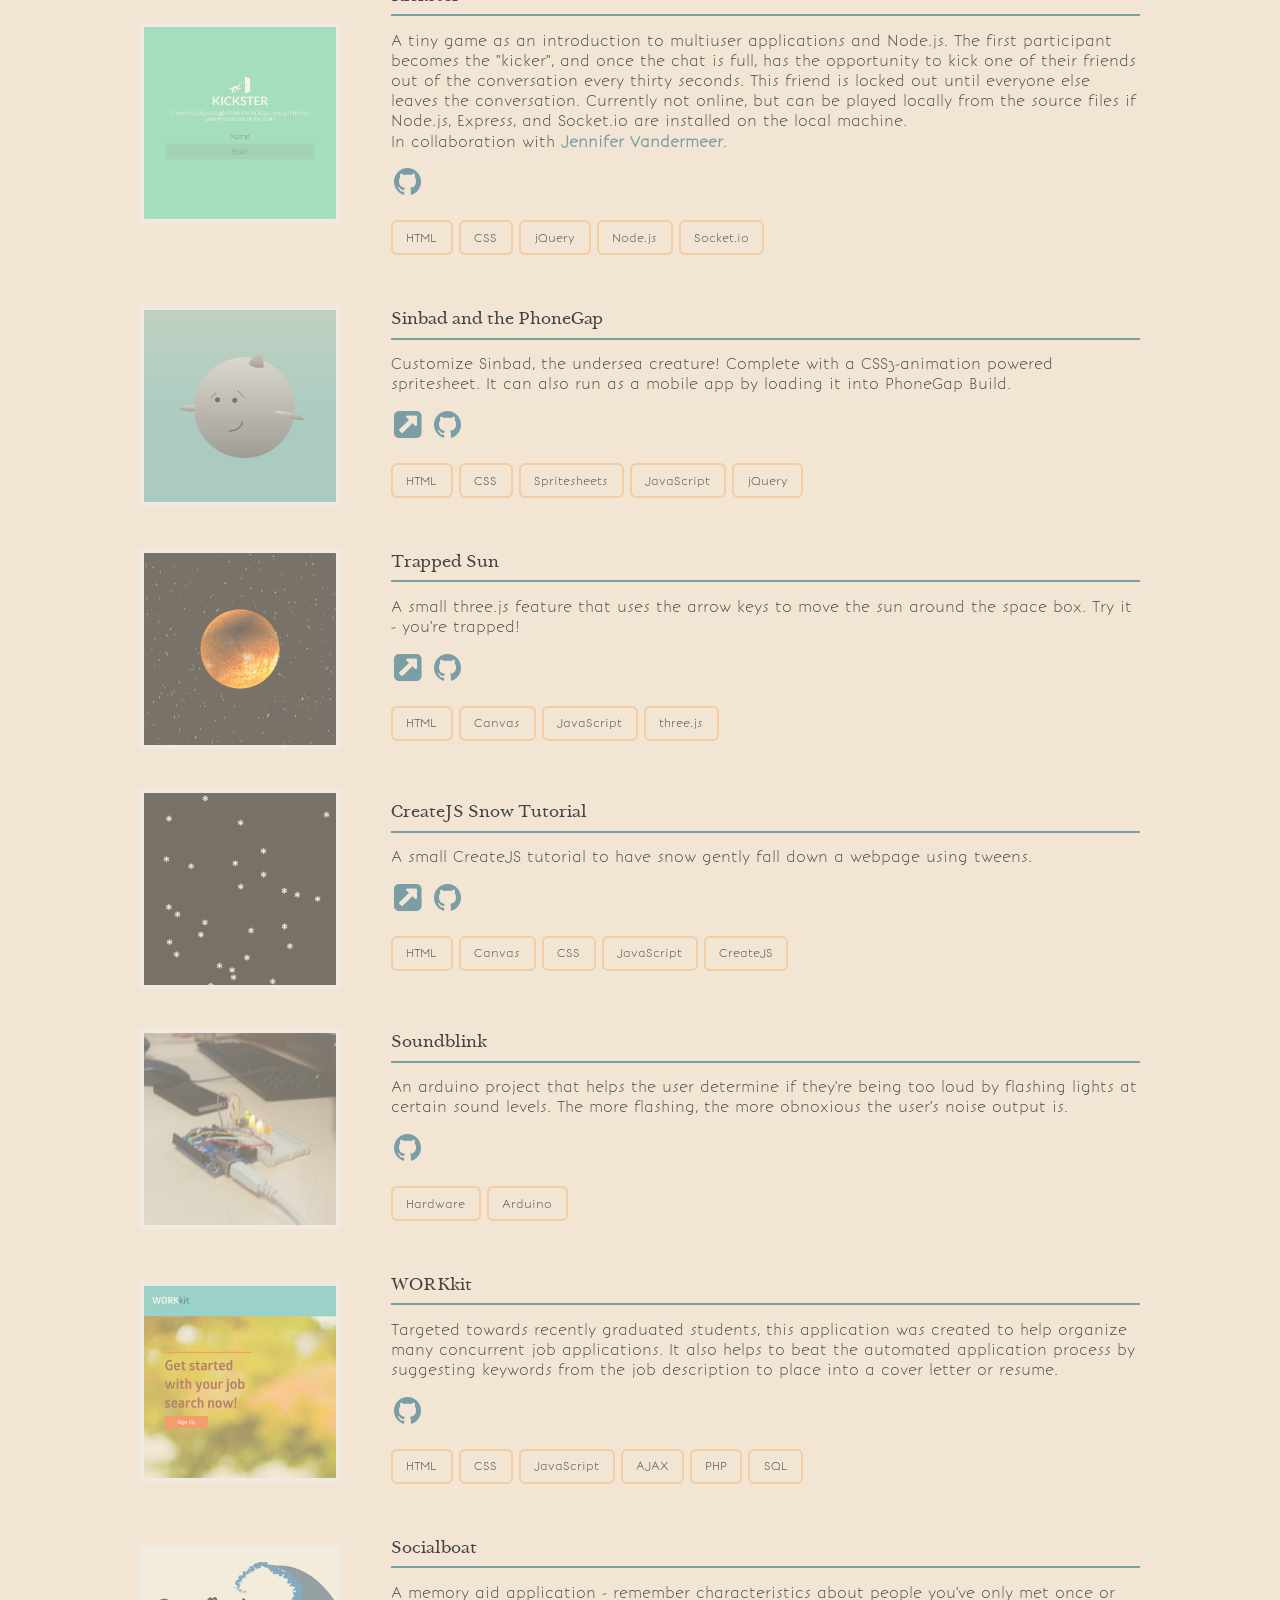
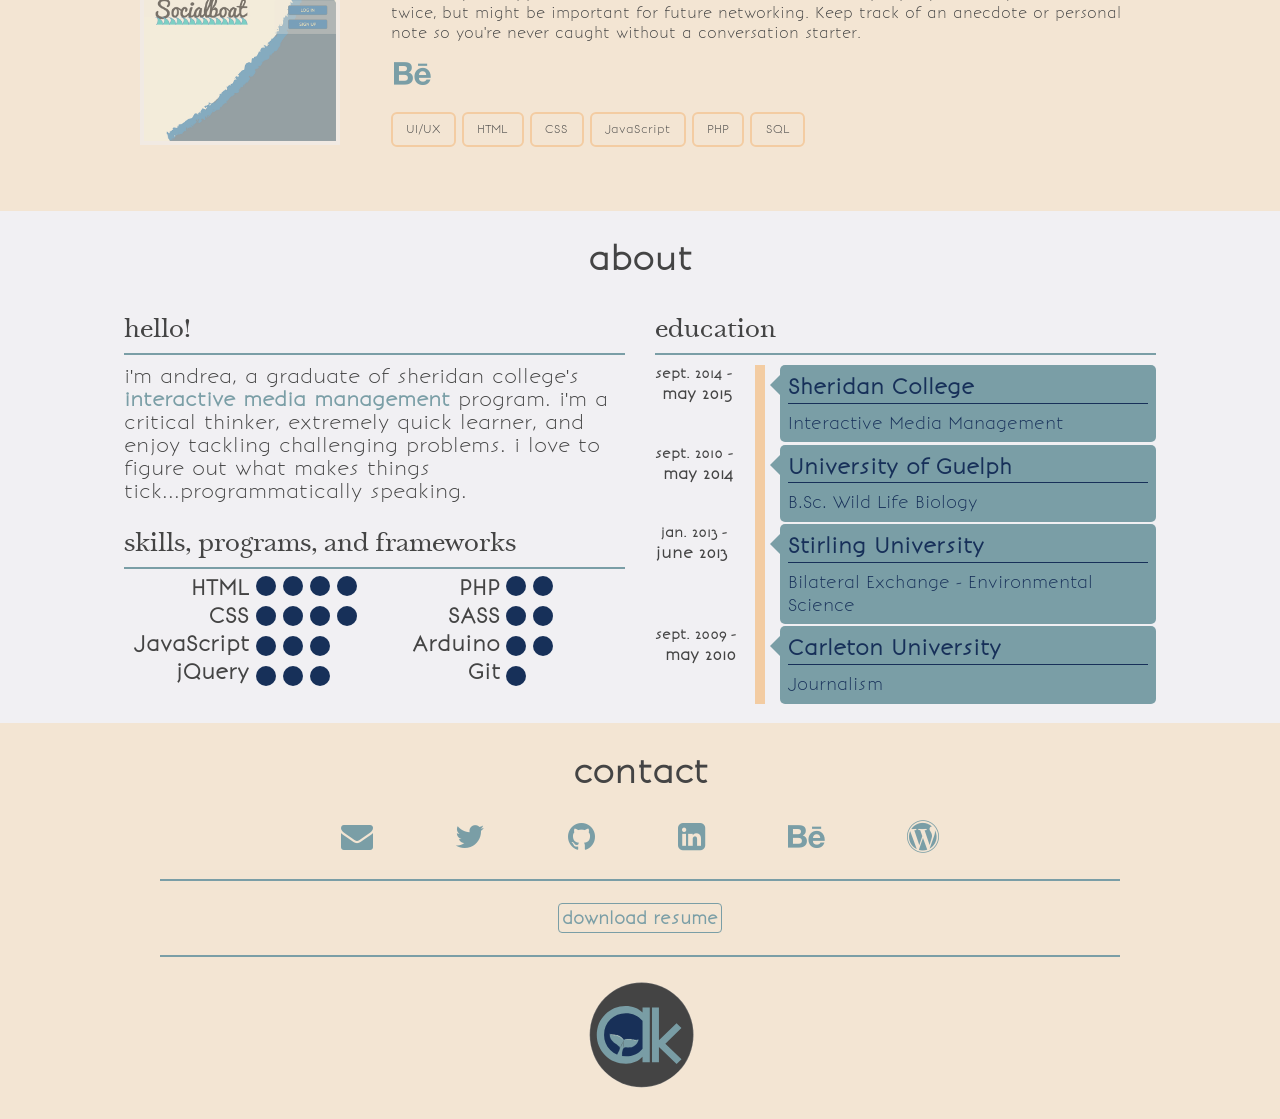
==== commit cad0abe9: "Update links" ====
--- a/index.html
+++ b/index.html
@@ -79,7 +79,7 @@
             <div class="col-sm-6 col-xs-10 nav-bar">
                 <nav class="nav-collapse">
                     <ul>
-                        <li><a id="portfolio-button" href="#portfolio">projects</a></li>
+                        <li><a id="portfolio-button" href="#projects">projects</a></li>
                         <li><a id="about-button" href="#about">about</a></li>
                         <li><a id="contact-button" href="#contact">contact</a></li>
                     </ul>
@@ -111,7 +111,7 @@
 
         <!-- PORTFOLIO -->
         <div class="row portfolio-span">
-            <div id="portfolio" class="col-xs-12 portfolio-display">
+            <div id="projects" class="col-xs-12 portfolio-display">
                 <h2>projects</h2>
             </div>
         </div>
@@ -173,15 +173,18 @@
             <!-- ... -->
             <div class="col-xs-12 pro-item-wrapper opacity-effect">
                 <div class="pro-img-holder">
-                    <a href="#" target="_blank"><img class="opacity-img" src="imgs/projects/kickster.png" alt="Entry page to the Kickster multiuser application."/></a>
+                    <a href="https://github.com/andkerel/kickster" target="_blank"><img class="opacity-img" src="imgs/projects/kickster.png" alt="Entry page to the Kickster multiuser application."/></a>
                 </div>
                 <div class="pro-description">
                     <h3 class="pro-title">Kickster</h3>
                     <p>
-                        
-                    </p>
-                    <div class="pro-buttons">
-                        <a href="#" target="_blank"><i class="fa fa-github social-icon-launch"></i></a>
+                        A tiny game as an introduction to multiuser applications and Node.js. The first participant becomes the "kicker", and once the chat is full,
+                        has the opportunity to kick one of their friends out of the conversation every thirty seconds. This friend is locked out until everyone else leaves the conversation.
+                        Currently not online, but can be played locally from the source files if Node.js, Express, and Socket.io are installed on the local machine. <br />
+                        In collaboration with <a href="http://jennifervandermeer.ca/" target="_blank">Jennifer Vandermeer</a>.
+                    </p>
+                    <div class="pro-buttons">
+                        <a href="https://github.com/andkerel/kickster" target="_blank"><i class="fa fa-github social-icon-launch"></i></a>
                     </div>
                     <ul class="pro-tools">
                         <li>HTML</li>
@@ -289,7 +292,8 @@
                 <div class="pro-description">
                     <h3 class="pro-title">WORKkit</h3>
                     <p>
-                        
+                    Targeted towards recently graduated students, this application was created to help organize many concurrent job applications. 
+                    It also helps to beat the automated application process by suggesting keywords from the job description to place into a cover letter or resume. 
                     </p>
                     <div class="pro-buttons">
                         <a href="https://github.com/andkerel/keyword-matcher" target="_blank"><i class="fa fa-github social-icon-launch"></i></a>
@@ -310,7 +314,7 @@
                     <a href="https://www.behance.net/gallery/22893729/Socialboat-Web-Application-Project" target="_blank"><img class="opacity-img" src="imgs/projects/socialboat.png" alt="Socialboat's landing page with a logo and a wave background."/></a>
                 </div>
                 <div class="pro-description">
-                    <h3 class="pro-title"></h3>
+                    <h3 class="pro-title">Socialboat</h3>
                     <p>
                         A memory aid application - remember characteristics about people you've only met once or twice, 
                         but might be important for future networking. Keep track of an anecdote or personal note so you're 
@@ -343,10 +347,10 @@
                         <!-- intro -->
                         <h3>hello!</h3>
                         <p class="description-text">
-                            i'm andrea, a soon-to-be graduate of sheridan college's
-                            <a href="https://www.sheridancollege.ca/academics/programs-and-courses/interactive-media-management.aspx">interactive multimedia</a>
-                             program. i'm a critical thinker and enjoy tackling challenging problems.
-                             i also love to learn and figure out what makes things tick...programmatically speaking.
+                            i'm andrea, a graduate of sheridan college's
+                            <a href="https://www.sheridancollege.ca/academics/programs-and-courses/interactive-media-management.aspx">interactive media management</a>
+                             program. i'm a critical thinker, extremely quick learner, and enjoy tackling challenging problems.
+                             i love to figure out what makes things tick...programmatically speaking.
                         </p>
                         <!-- skills -->
                         <h3>skills, programs, and frameworks</h3>
@@ -418,7 +422,7 @@
         <div class="row">
             <div id="contact" class="col-xs-12 contact-display">
                 <h2>contact</h2>
-                <a href="mailto:akereliuk@live.ca" target="_blank" src="svg/email.svg"><i class="fa fa-envelope fa-2x contact-icon"></i></a>
+                <a href="mailto:akereliuk@live.ca"><i class="fa fa-envelope fa-2x contact-icon"></i></a>
                 <a href="https://twitter.com/andkerel" target="_blank"><i class="fa fa-twitter fa-2x contact-icon"></i></a>
                 <a href="https://github.com/andkerel" target="_blank"><i class="fa fa-github fa-2x contact-icon"></i></a>
                 <a href="https://www.linkedin.com/pub/andrea-kereliuk/a3/1ba/841" target="_blank"><i class="fa fa-linkedin-square fa-2x contact-icon"></i></a>
--- a/css/custom/style.css
+++ b/css/custom/style.css
@@ -17,7 +17,8 @@
   color: #444444;
   line-height: 1.4;
   background-color: #f3e5d3;
-  font-family: bonvenocflight, Verdana, sans-serif; }
+  font-family: bonvenocflight, Verdana, sans-serif;
+  overflow-x: hidden; }
 
 a {
   font-weight: bold;
@@ -240,7 +241,11 @@
 .opacity-img {
   width: 100%;
   border: 10px solid #f3e5d3;
-  margin-top: 1em; }
+  margin-top: 1em;
+  -webkit-transition: opacity 0.8s;
+  -moz-transition: opacity 0.8s;
+  -o-transition: opacity 0.8s;
+  transition: opacity 0.8s; }
 
 .pro-title {
   font-size: 1.75em; }
@@ -259,42 +264,6 @@
 .pro-buttons {
   text-align: center;
   margin: 0 auto; }
-
-.item-wrapper {
-  width: 100%; }
-
-.effect-zoe {
-  background-color: #F1F0F3;
-  margin: 0 auto 2em auto;
-  width: 100%; }
-  .effect-zoe img {
-    width: 100%;
-    border: 10px solid #F1F0F3;
-    -webkit-transition: width 0.5s;
-    -moz-transition: width 0.5s;
-    -o-transition: width 0.5s;
-    transition: width 0.5s; }
-
-.portfolio-title {
-  font-size: 1.75em; }
-
-.portfolio-description {
-  text-transform: lowercase; }
-
-.hover-caption {
-  padding: 10px; }
-
-.portfolio-tools {
-  display: inline-block;
-  padding: 0;
-  margin-top: 0; }
-  .portfolio-tools li {
-    display: inline-block;
-    font-size: 0.75em;
-    border: 1px solid #f3cca2;
-    border-radius: 4px;
-    padding: 0.5em;
-    margin-top: 0.5em; }
 
 .social-icon-launch {
   font-size: 2.5em;
@@ -771,6 +740,10 @@
 /* Small devices (tablets, 768px and up) */
 /* SOCIAL MEDIA ICONS BREAK SIZE - LARGE SCREEN SIZES*/
 @media screen and (min-width: 768px) {
+  h3 {
+    border-width: 2px;
+    padding-left: 0; }
+
   .nav-collapse {
     text-align: center; }
 
@@ -833,133 +806,21 @@
     margin-left: 20px;
     vertical-align: middle; }
     .pro-description p {
-      font-size: 0.8em; }
+      font-size: 0.9em; }
 
   .pro-buttons {
     text-align: left; }
 
   .pro-tools li {
     font-size: 0.7em;
-    padding: 0.7em 1.2em; }
-
-  .effect-zoe {
-    display: inline-block;
-    position: relative;
-    overflow: hidden;
-    margin: 10px 1%;
-    min-width: 320px;
-    max-width: 400px;
-    width: 45%;
-    height: 45%;
-    text-align: center; }
-    .effect-zoe img {
-      position: relative;
-      display: block;
-      max-width: 100%;
-      opacity: 1;
-      -webkit-transition: opacity 0.3s;
-      -moz-transition: opacity 0.3s;
-      -o-transition: opacity 0.3s;
-      transition: opacity 0.3s; }
-    .effect-zoe figcaption {
-      position: absolute;
-      font-size: 1em;
-      -webkit-backface-visibility: hidden;
-      backface-visibility: hidden;
-      width: 95%;
-      margin: 0 auto;
-      bottom: 0;
-      padding: 2.5%;
-      color: #444444;
-      -webkit-transition: -webkit-transform 0.35s;
-      transition: transform 0.35s;
-      -webkit-transform: translate3d(0, 100%, 0);
-      transform: translate3d(0, 100%, 0); }
-      .effect-zoe figcaption h3 {
-        position: absolute;
-        bottom: 10px;
-        left: 20px;
-        color: #444444;
-        font-weight: bolder;
-        border: none;
-        font-size: 1.2em;
-        display: inline-block;
-        -webkit-transition: -webkit-transform 0.35s;
-        transition: transform 0.35s; }
-    .effect-zoe figcaption, .effect-zoe figcaption > a {
-      position: absolute;
-      top: 0;
-      left: 0;
-      width: 100%;
-      height: 100%; }
-    .effect-zoe .launch-buttons {
-      position: absolute;
-      right: 20px;
-      bottom: 15px; }
-      .effect-zoe .launch-buttons i {
-        font-size: 2em;
-        -webkit-transition: -webkit-transform 0.35s;
-        transition: transform 0.35s;
-        -webkit-transform: translate3d(0, 200%, 0);
-        transform: translate3d(0, 200%, 0); }
-    .effect-zoe .portfolio-description {
-      opacity: 0.85;
-      position: absolute;
-      background: #F1F0F3;
-      top: 22%;
-      color: #444444;
-      font-size: 60%;
-      width: 90%;
-      margin: 0 2.5% 0 2.5%;
-      border-radius: 10px;
-      padding: 2.5%;
-      -webkit-transition: opacity 0.35s;
-      transition: opacity 0.35s;
-      -webkit-backface-visibility: hidden;
-      /* Fix for Chrome 37.0.2062.120 (Mac) */
-      -webkit-transition: -webkit-transform 0.35s;
-      transition: transform 0.35s;
-      -webkit-transform: translate3d(-200%, -195%, 0);
-      transform: translate3d(-200%, -195%, 0); }
+    padding: 0.7em 1.2em;
+    background: none;
+    border-color: #f3cca2;
+    border-width: 2px; }
 
   .social-icon-launch {
     font-size: 2em;
     margin: 0 0.05em 0 0.05em; }
-
-  .portfolio-tools {
-    -webkit-transition: -webkit-transform 0.35s;
-    transition: transform 0.35s;
-    -webkit-transform: translate3d(0, -1000%, 0);
-    transform: translate3d(0, -1000%, 0); }
-    .portfolio-tools li {
-      font-size: 0.6em;
-      background: #F1F0F3;
-      opacity: 0.85; }
-
-  .effect-zoe:hover figcaption, .effect-zoe:hover figcaption h3, .effect-zoe:hover .launch-buttons i {
-    -webkit-transform: translate3d(0, 0, 0);
-    transform: translate3d(0, 0, 0); }
-  .effect-zoe:hover img {
-    opacity: 0.3;
-    -webkit-transition: opacity 0.3s;
-    -moz-transition: opacity 0.3s;
-    -o-transition: opacity 0.3s;
-    transition: opacity 0.3s; }
-  .effect-zoe:hover h3 {
-    -webkit-transform: translate3d(0, 0, 0);
-    transform: translate3d(0, 0, 0);
-    -webkit-transition-delay: 0.05s;
-    transition-delay: 0.05s; }
-  .effect-zoe:hover .portfolio-tools {
-    -webkit-transition: -webkit-transform 0.35s;
-    transition: transform 0.35s;
-    -webkit-transform: translate3d(0, 0, 0);
-    transform: translate3d(0, 0, 0); }
-  .effect-zoe:hover .portfolio-description {
-    -webkit-transition: -webkit-transform 0.35s;
-    transition: transform 0.35s;
-    -webkit-transform: translate3d(0, 0, 0);
-    transform: translate3d(0, 0, 0); }
 
   .about-description {
     text-align: left; }
@@ -988,12 +849,6 @@
 @media screen and (min-width: 850px) {
   .portfolio-span {
     width: 800px; }
-
-  .effect-zoe figcaption h3 {
-    font-size: 1.4em; }
-  .effect-zoe .portfolio-description {
-    font-size: 70%;
-    top: 24%; }
 
   .social-icon-launch {
     font-size: 2em;
@@ -1019,12 +874,6 @@
   .pro-img-holder {
     width: 200px; }
 
-  .effect-zoe figcaption h3 {
-    font-size: 1.6em; }
-  .effect-zoe .portfolio-description {
-    font-size: 83%;
-    top: 23%; }
-
   .social-icon-launch {
     font-size: 2em;
     margin: 0 0.1em 0 0.1em; }
@@ -1035,16 +884,16 @@
     opacity: 0.85; }
 
   .opacity-img {
-    opacity: 0.7;
+    opacity: 0.5;
     width: 200px;
     -webkit-transition: width 0.3s;
     -moz-transition: width 0.3s;
     -o-transition: width 0.3s;
     transition: width 0.3s;
-    -webkit-transition: opacity 0.3s;
-    -moz-transition: opacity 0.3s;
-    -o-transition: opacity 0.3s;
-    transition: opacity 0.3s; }
+    -webkit-transition: opacity 0.8s;
+    -moz-transition: opacity 0.8s;
+    -o-transition: opacity 0.8s;
+    transition: opacity 0.8s; }
 
   .opacity-return {
     opacity: 1; } }
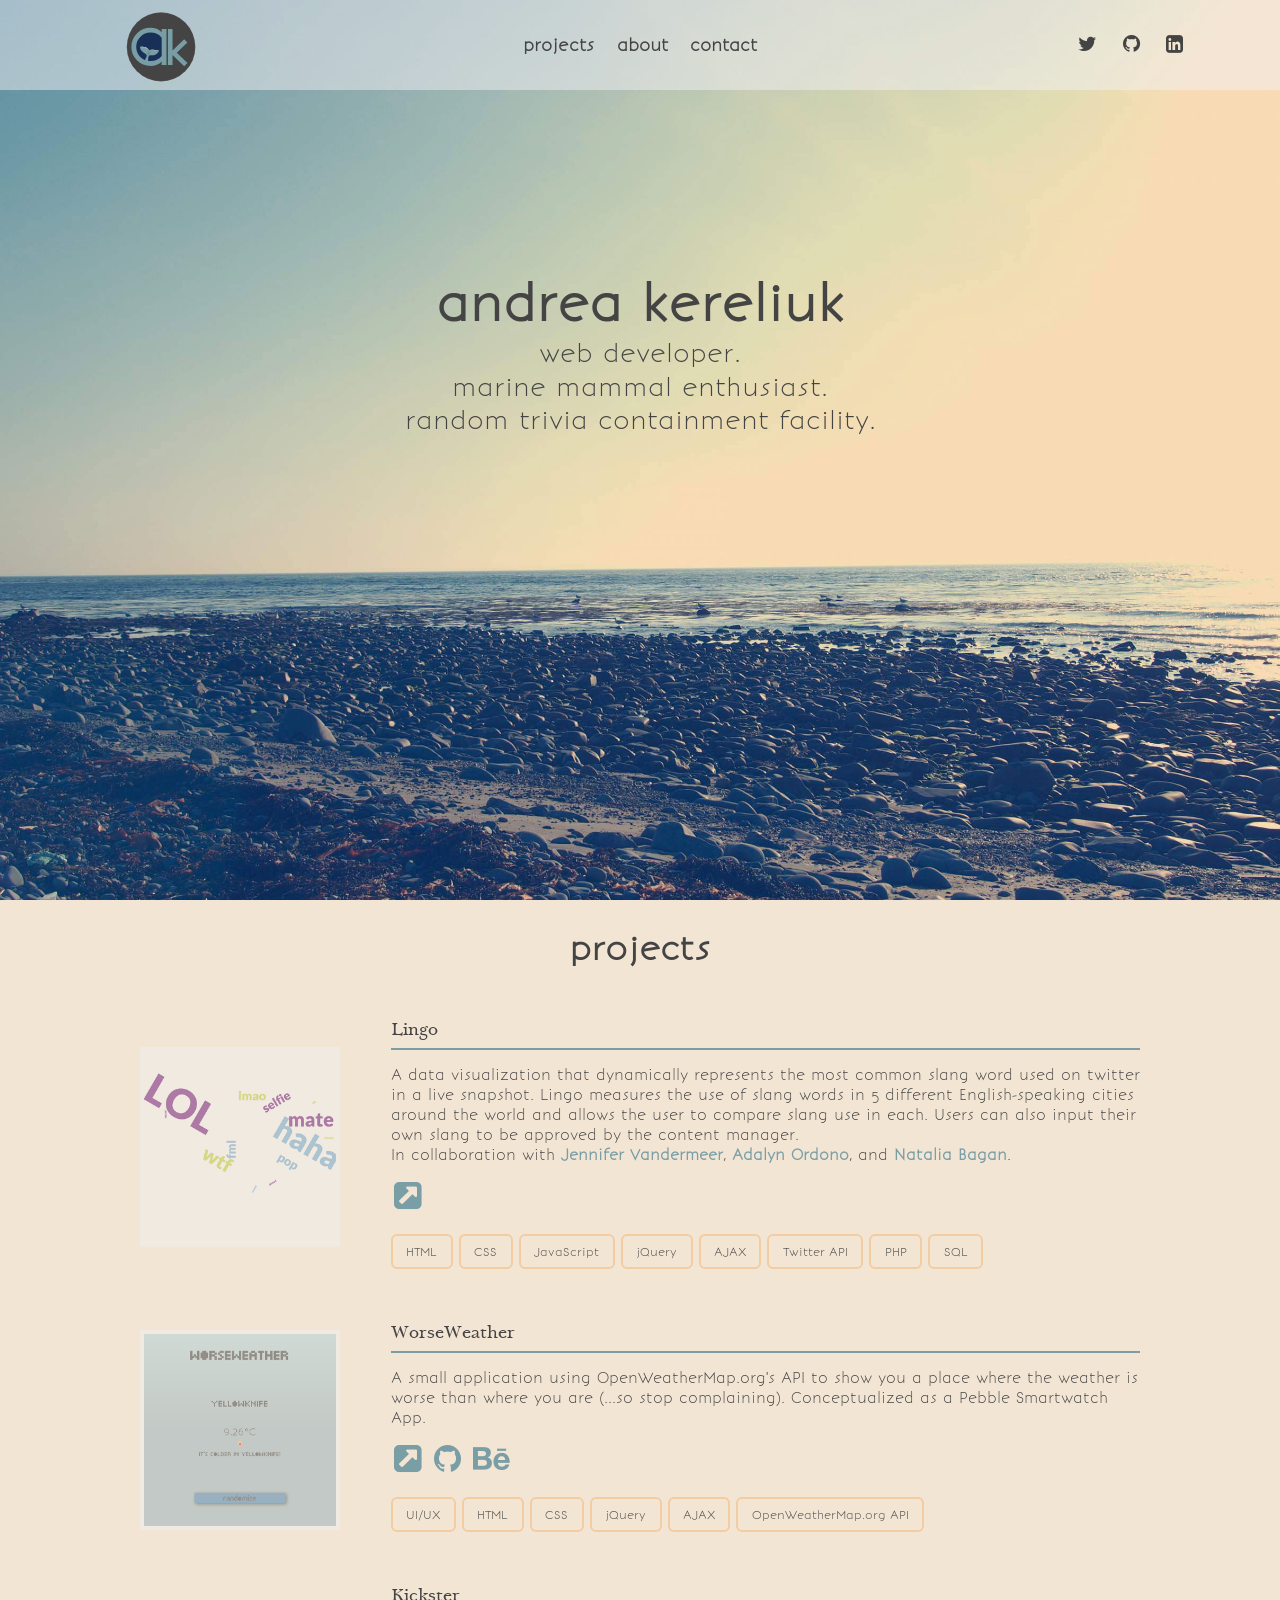
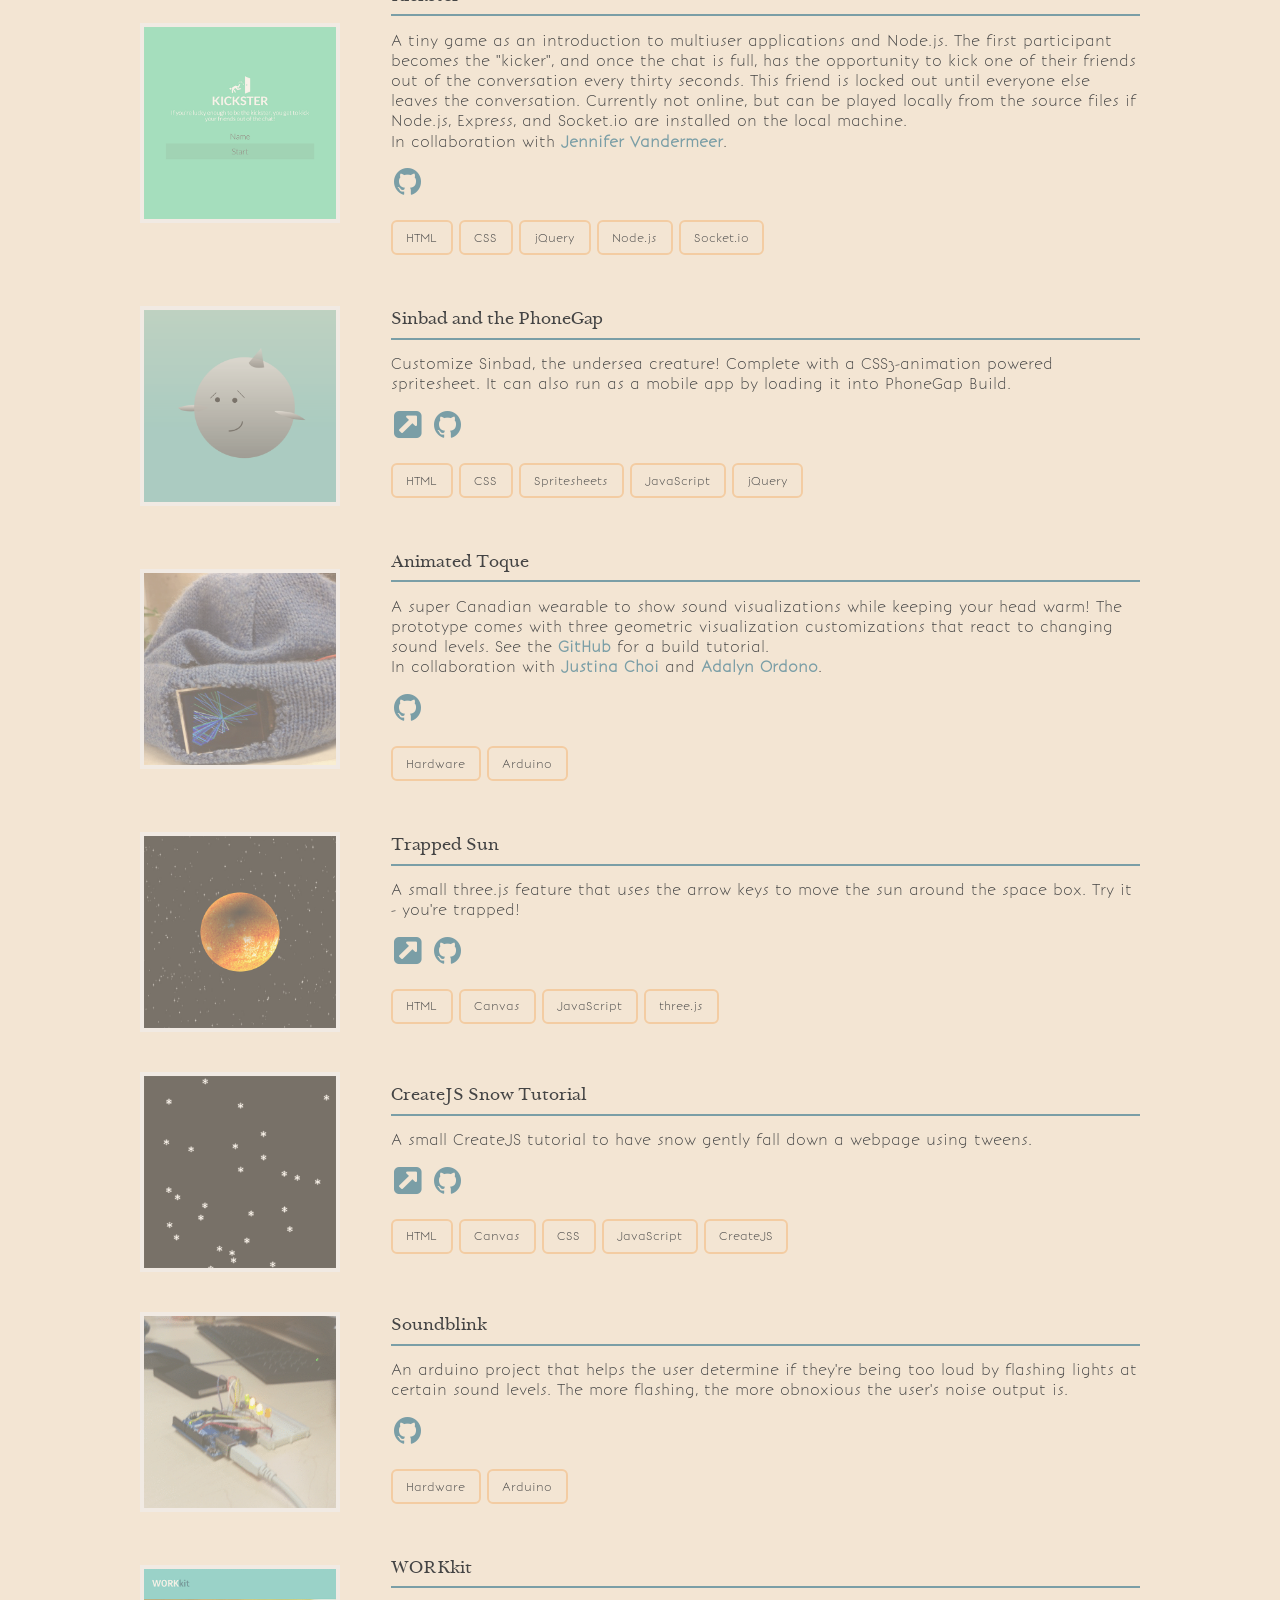
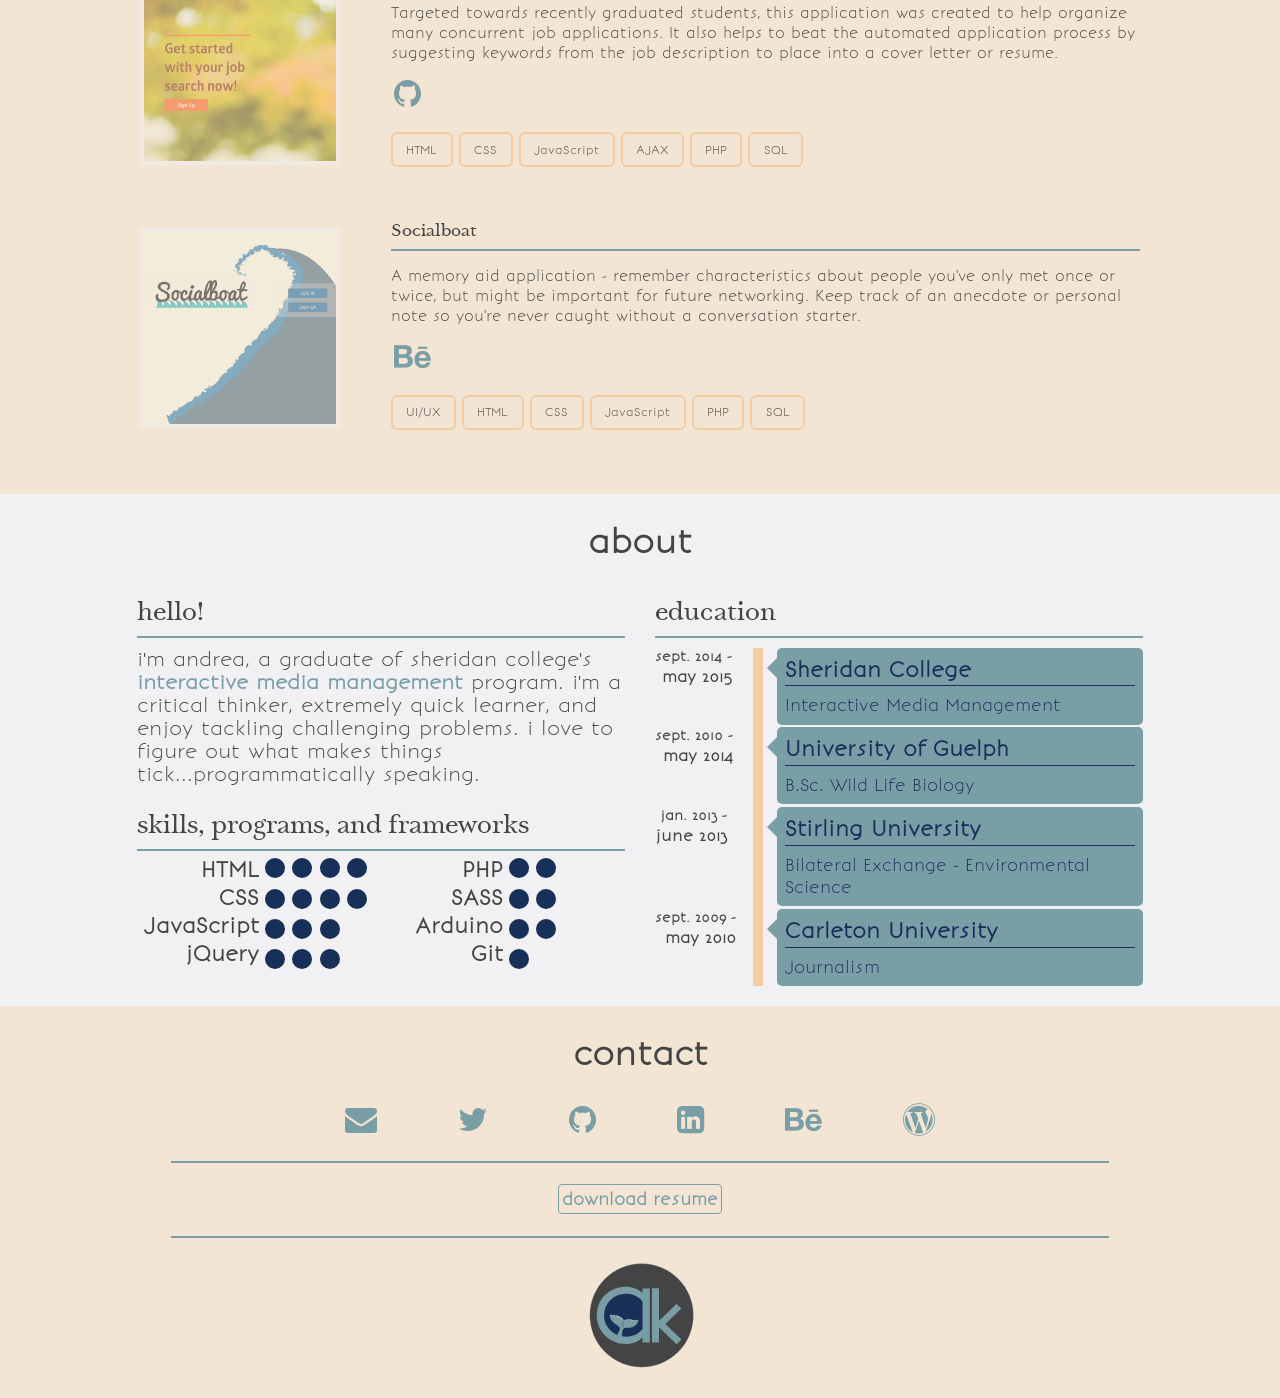
==== commit 81493bd4: "Fix overflow-x issue on devices" ====
--- a/index.html
+++ b/index.html
@@ -12,7 +12,7 @@
     <meta name="keywords" content="web, developer, tech, design, ux, ui, designer, internet, html, css, javascript" />    
     <meta name="author" content="Andrea Kereliuk" />
     <meta name="copyright" content="Andrea Kereliuk" />
-    <link rel="author" href="https://plus.google.com/104754644025445914372/about">
+    <link rel="author" href="https://plus.google.com/104754644025445914372/">
 
     <!-- for Facebook -->          
     <meta property="og:title" content="Andrea Kereliuk" />
@@ -216,6 +216,28 @@
                         <li>Spritesheets</li>
                         <li>JavaScript</li>
                         <li>jQuery</li>
+                    </ul>
+                </div>
+            </div>
+            <!-- ... -->
+            <div class="col-xs-12 pro-item-wrapper opacity-effect">
+                <div class="pro-img-holder">
+                    <a href="https://github.com/andkerel/animated-toque/" target="_blank"><img class="opacity-img" src="imgs/projects/hat.png" alt="Arduino prototype of an animated, interactive, sound-responsive hat"/></a>
+                </div>
+                <div class="pro-description">
+                    <h3 class="pro-title">Animated Toque</h3>
+                    <p>
+                        A super Canadian wearable to show sound visualizations while keeping your head warm! 
+                        The prototype comes with three geometric visualization customizations that react to changing sound levels.     
+                        See the <a href="https://github.com/andkerel/animated-toque/">GitHub</a> for a build tutorial. <br />
+                        In collaboration with <a href="http://justinachoi.com/" target="_blank">Justina Choi</a> and <a href="http://adalynordono.com/" target="_blank">Adalyn Ordono</a>.  
+                    </p>
+                    <div class="pro-buttons">
+                         <a href="https://github.com/andkerel/animated-toque/" target="_blank"><i class="fa fa-github social-icon-launch"></i></a>
+                    </div>
+                    <ul class="pro-tools">
+                        <li>Hardware</li>
+                        <li>Arduino</li>
                     </ul>
                 </div>
             </div>
@@ -354,25 +376,25 @@
                         </p>
                         <!-- skills -->
                         <h3>skills, programs, and frameworks</h3>
-                        <div class="col-xs-3 col-sm-6 skills-section skill-names">
+                        <div class="col-xs-4 col-sm-6 skills-section skill-names">
                             <p class="skill-single">HTML</p><br>
                             <p class="skill-single">CSS</p><br>
                             <p class="skill-single">JavaScript</p><br>
                             <p class="skill-single">jQuery</p>
                         </div>
-                        <div class="col-xs-9 col-sm-6 skills-section">
+                        <div class="col-xs-8 col-sm-6 skills-section">
                             <div class="sk-dot"></div><div class="sk-dot"></div><div class="sk-dot"></div><div class="sk-dot"></div><br>
                             <div class="sk-dot"></div><div class="sk-dot"></div><div class="sk-dot"></div><div class="sk-dot"></div><br>
                             <div class="sk-dot"></div><div class="sk-dot"></div><div class="sk-dot"></div><br>
                             <div class="sk-dot"></div><div class="sk-dot"></div><div class="sk-dot"></div>
                         </div>
-                        <div class="col-xs-3 col-sm-6 skills-section-two skill-names">
+                        <div class="col-xs-4 col-sm-6 skills-section-two skill-names">
                             <p class="skill-single">PHP</p><br>
                             <p class="skill-single">SASS</p><br>
                             <p class="skill-single">Arduino</p><br>
                             <p class="skill-single">Git</p>
                         </div>
-                        <div class="col-xs-9 col-sm-6 skills-section-two">
+                        <div class="col-xs-8 col-sm-6 skills-section-two">
                             <div class="sk-dot"></div><div class="sk-dot"></div><br>
                             <div class="sk-dot"></div><div class="sk-dot"></div><br>
                             <div class="sk-dot"></div><div class="sk-dot"></div><br>
--- a/css/custom/style.css
+++ b/css/custom/style.css
@@ -20,6 +20,12 @@
   font-family: bonvenocflight, Verdana, sans-serif;
   overflow-x: hidden; }
 
+.container-fluid {
+  padding: 0; }
+
+.row {
+  margin: 0; }
+
 a {
   font-weight: bold;
   color: #7a9ea6;
@@ -56,7 +62,7 @@
   vertical-align: middle;
   position: absolute;
   text-align: center;
-  width: 100vw;
+  width: 100%;
   z-index: 10000;
   overflow: hidden;
   -webkit-transition: height 0.3s;
@@ -474,7 +480,15 @@
 @media screen and (max-width: 320px) and (orientation: portrait) {
   body {
     background-color: #f3e5d3;
-    font-weight: bold; }
+    font-weight: bold;
+    padding: 0; }
+
+  .container-fluid {
+    padding: 0; }
+
+  .row {
+    margin-right: 0px;
+    margin-left: 0px; }
 
   .top-bar {
     position: static;
@@ -496,6 +510,7 @@
     top: auto;
     padding-top: 0;
     height: 350px;
+    width: 100%;
     color: #444444; }
 
   .main-name {
@@ -533,6 +548,10 @@
   .hover-caption {
     padding: 0; }
 
+  .portfolio-span {
+    width: 95%;
+    margin: 0 auto; }
+
   .cbp_tmtimeline > li .cbp_tmlabel {
     margin: 0 0 0.5% 22%;
     font-size: 0.75em;
@@ -563,6 +582,9 @@
     margin-bottom: 15px; } }
 /*MIDDLEMAN MEDIA QUERIES*/
 @media screen and (min-width: 20em) {
+  .portfolio-span {
+    width: 90%; }
+
   .nav-toggle {
     padding: 8.5%; }
 
@@ -574,7 +596,7 @@
     transition: color 0.3s; }
 
   .opacity-img {
-    width: 55%; }
+    width: 95%; }
 
   #bottom-logo {
     width: 20%; } }
@@ -768,7 +790,7 @@
 
   /*PORTFOLIO*/
   .portfolio-span {
-    width: 95%; }
+    width: 98%; }
 
   .pro-item-wrapper {
     background: none;
@@ -790,7 +812,7 @@
 
   .pro-img-holder {
     display: inline-block;
-    width: 25%;
+    width: 29.5%;
     max-width: 200px;
     margin: 0 auto;
     padding: 0;
@@ -800,7 +822,7 @@
     font-size: 1.2em; }
 
   .pro-description {
-    width: 65%;
+    width: 68%;
     text-align: left;
     display: inline-block;
     margin-left: 20px;
@@ -847,9 +869,6 @@
     left: 23%; } }
 /*for portfolio item font sizes */
 @media screen and (min-width: 850px) {
-  .portfolio-span {
-    width: 800px; }
-
   .social-icon-launch {
     font-size: 2em;
     margin: 0 0.05em 0 0.05em; }
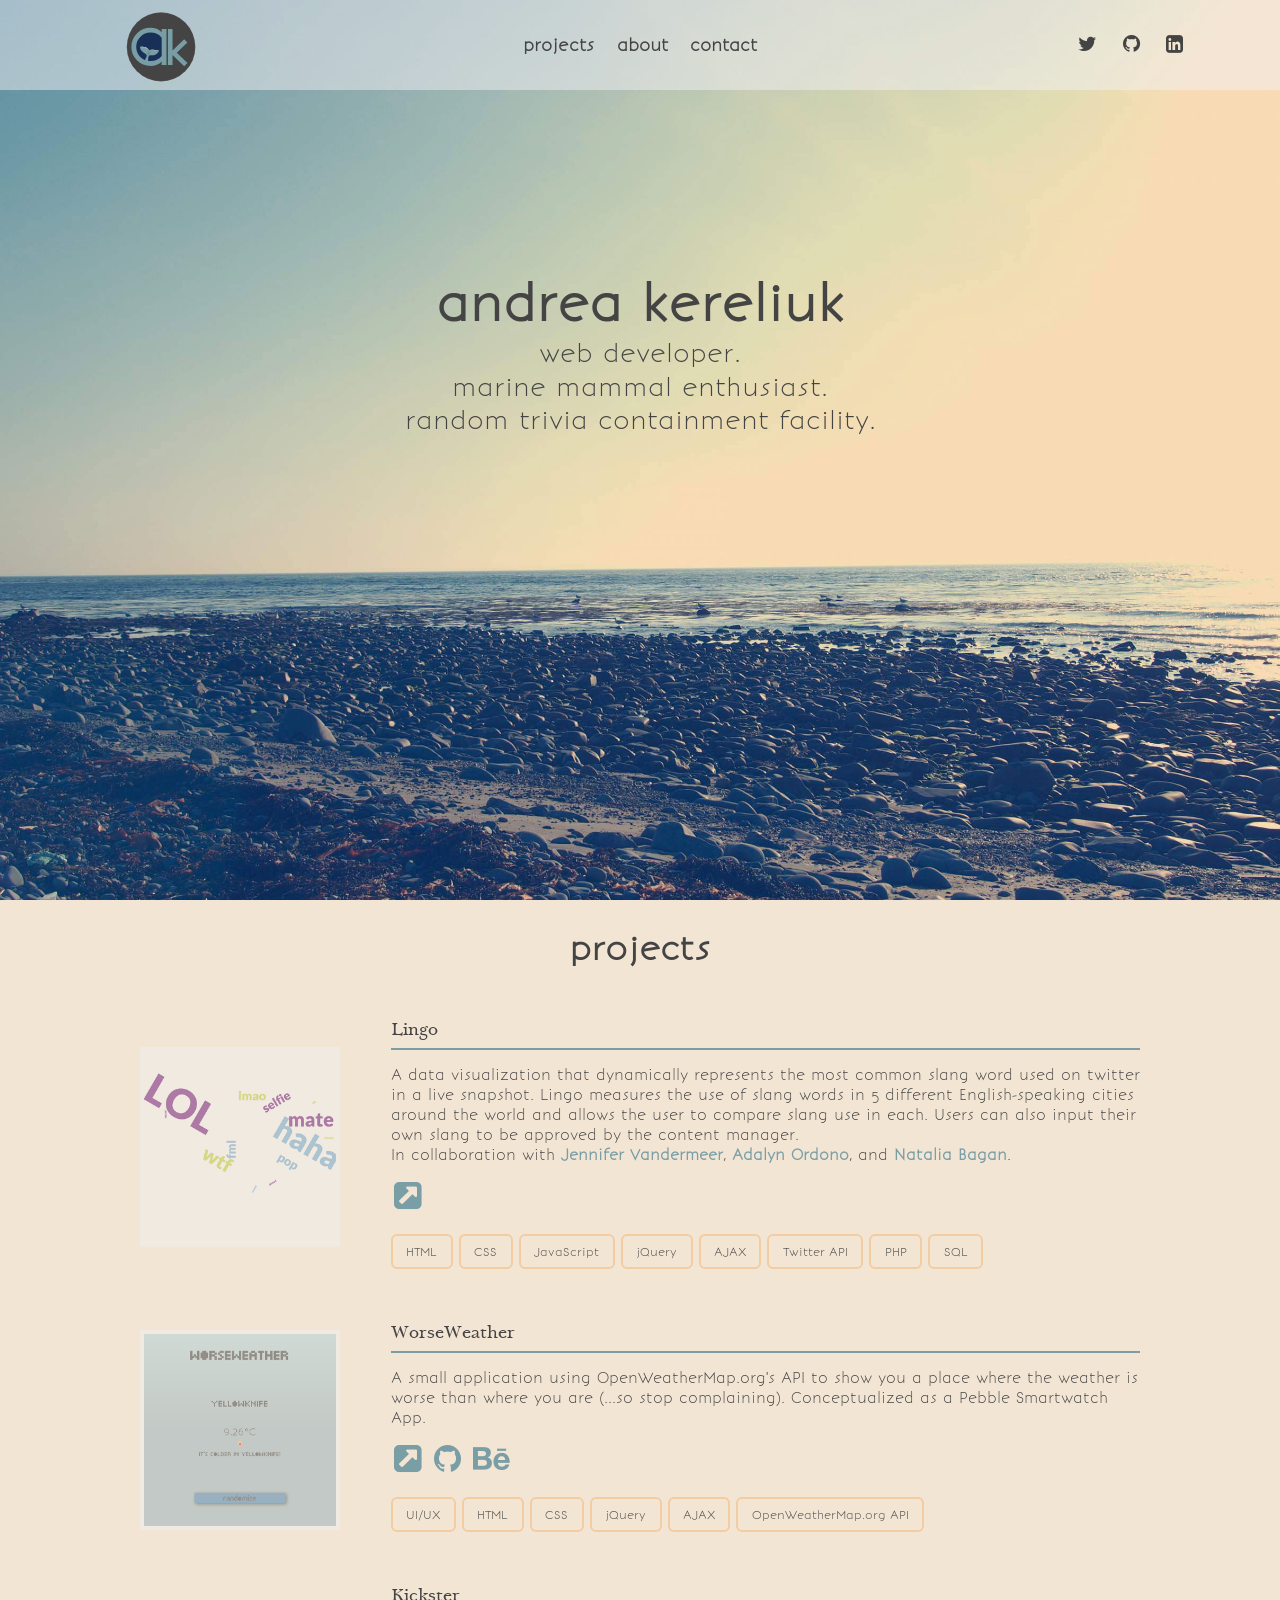
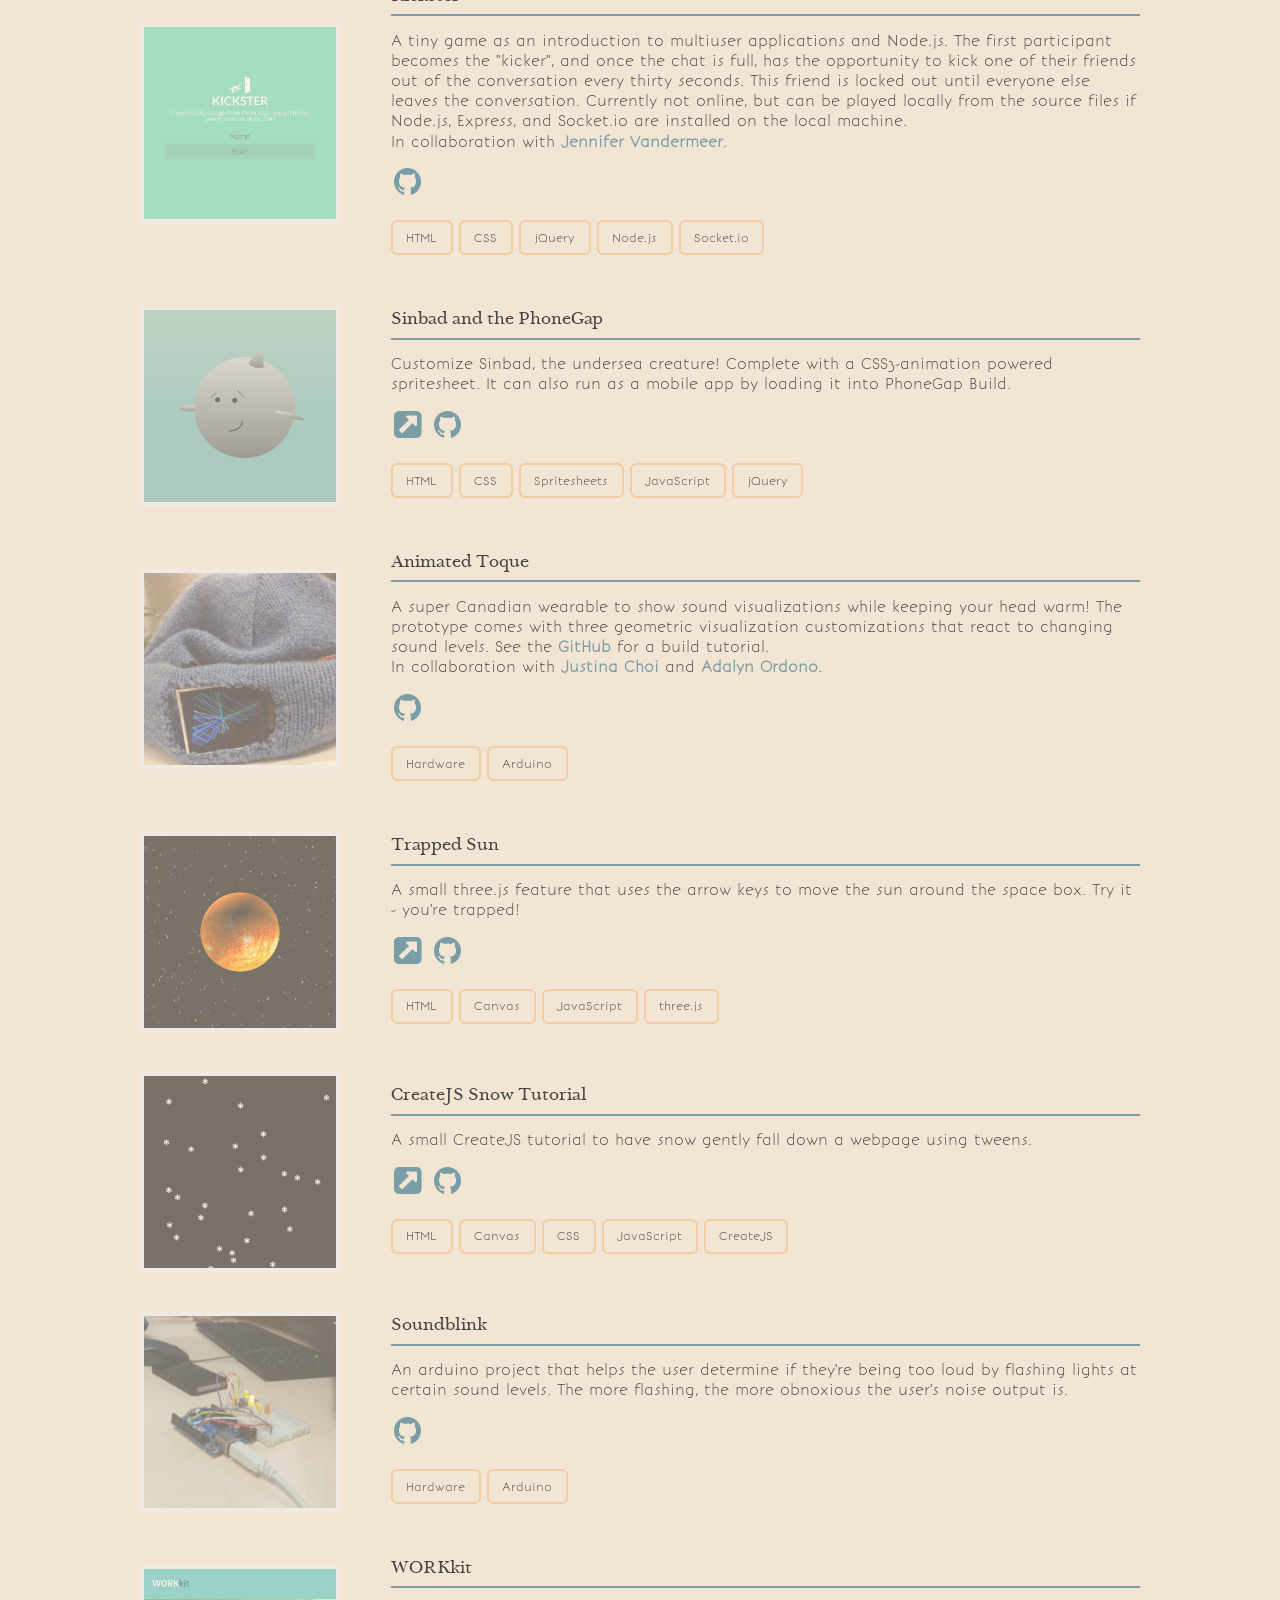
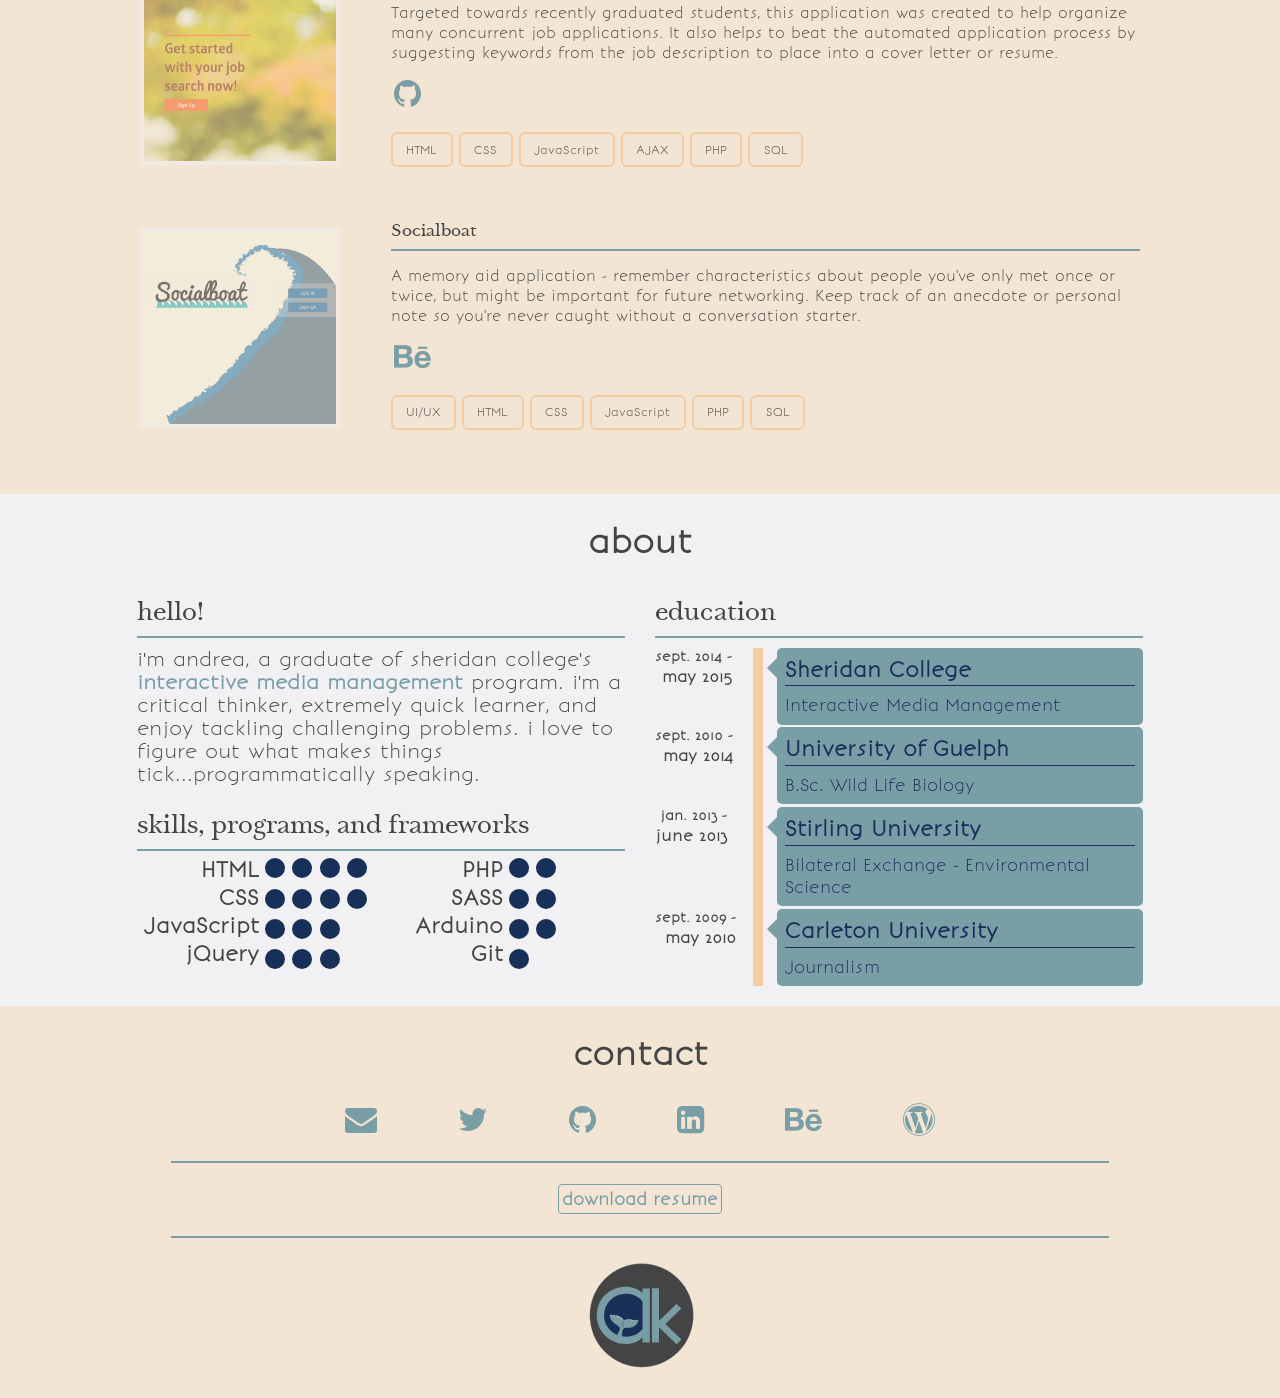
==== commit dad7acac: "Update index.html" ====
--- a/index.html
+++ b/index.html
@@ -51,19 +51,6 @@
     <!-- ANIMATE SCROLL CSS -->
     <script src="js/animatescroll.min.js"></script>
 
-    <!-- GOOGLE ANALYTICS -->
-    <script>
-        // GOOGLE ANALYTICS
-      (function(i,s,o,g,r,a,m){i['GoogleAnalyticsObject']=r;i[r]=i[r]||function(){
-      (i[r].q=i[r].q||[]).push(arguments)},i[r].l=1*new Date();a=s.createElement(o),
-      m=s.getElementsByTagName(o)[0];a.async=1;a.src=g;m.parentNode.insertBefore(a,m)
-      })(window,document,'script','//www.google-analytics.com/analytics.js','ga');
-
-      ga('create', 'UA-58893402-1', 'auto');
-      ga('set', 'forceSSL', true); 
-      ga('require', 'displayfeatures');
-      ga('send', 'pageview');
-    </script>
 
 </head>
 
